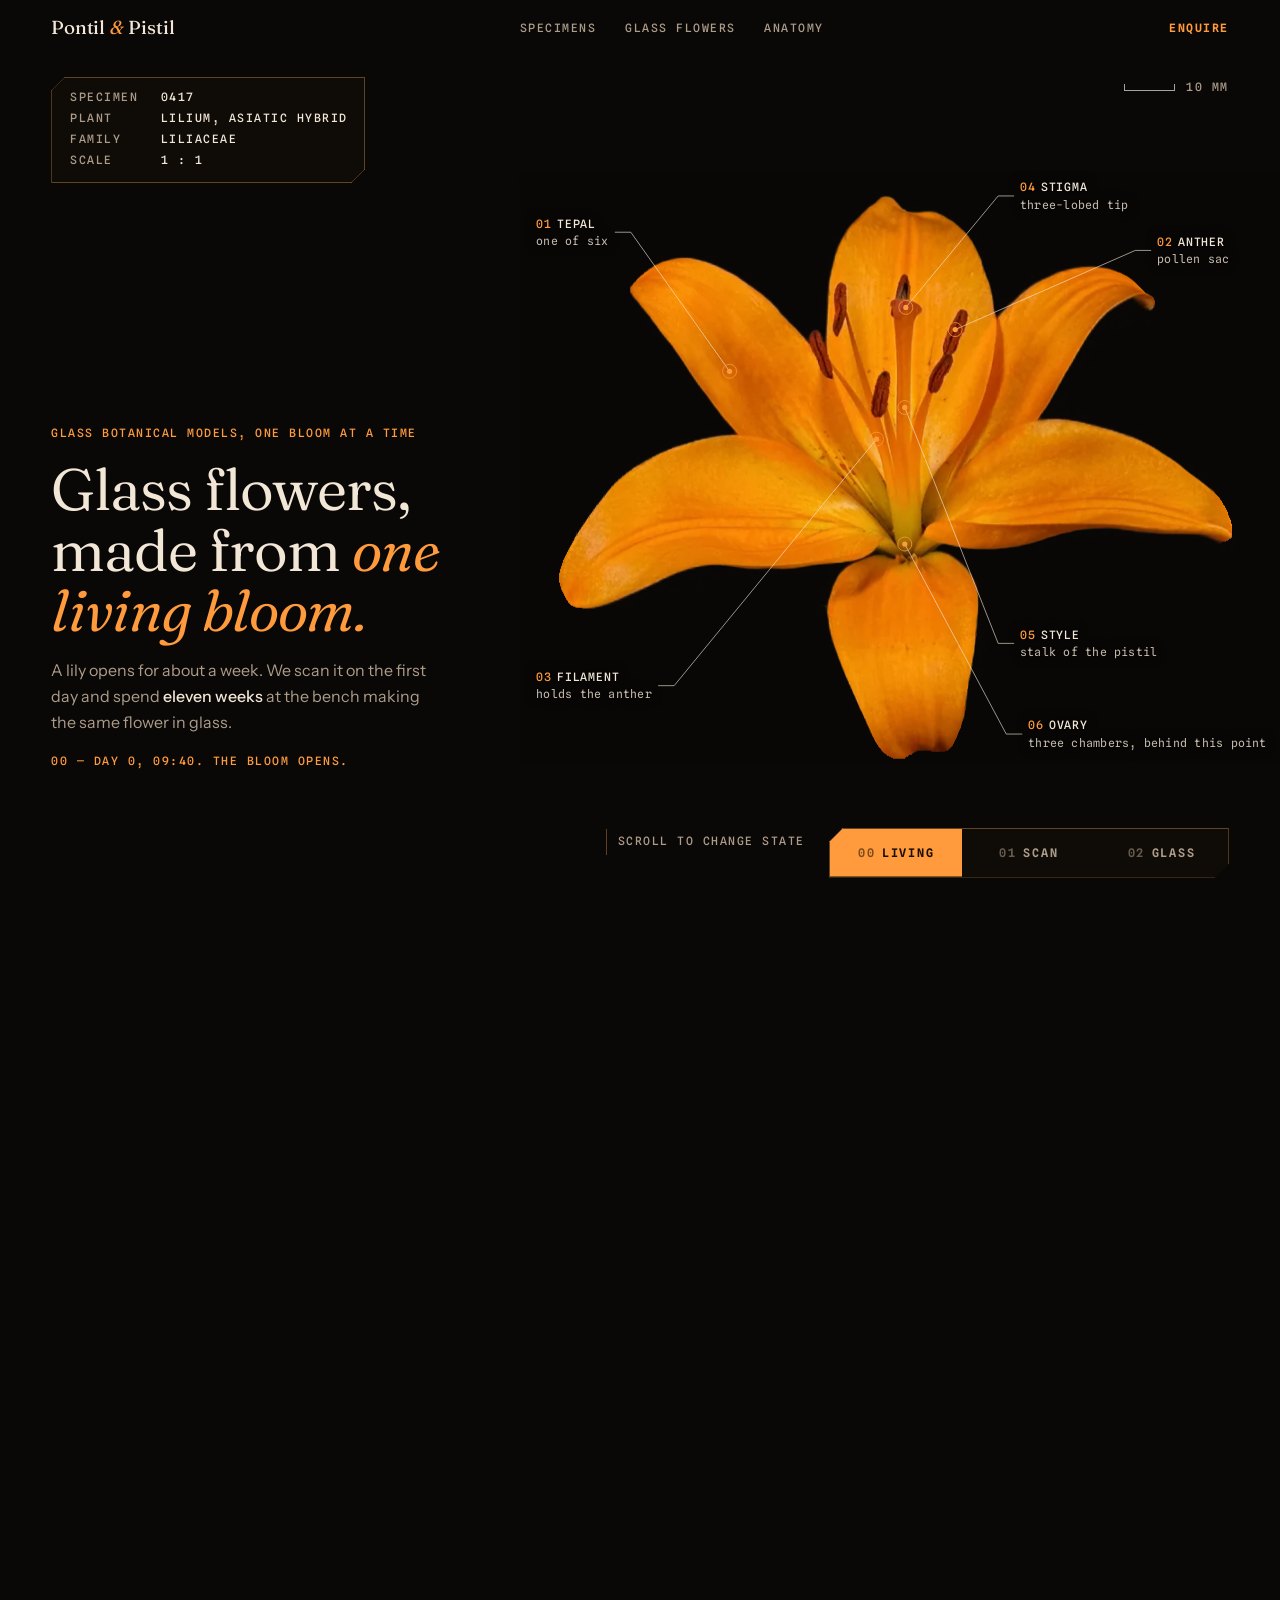
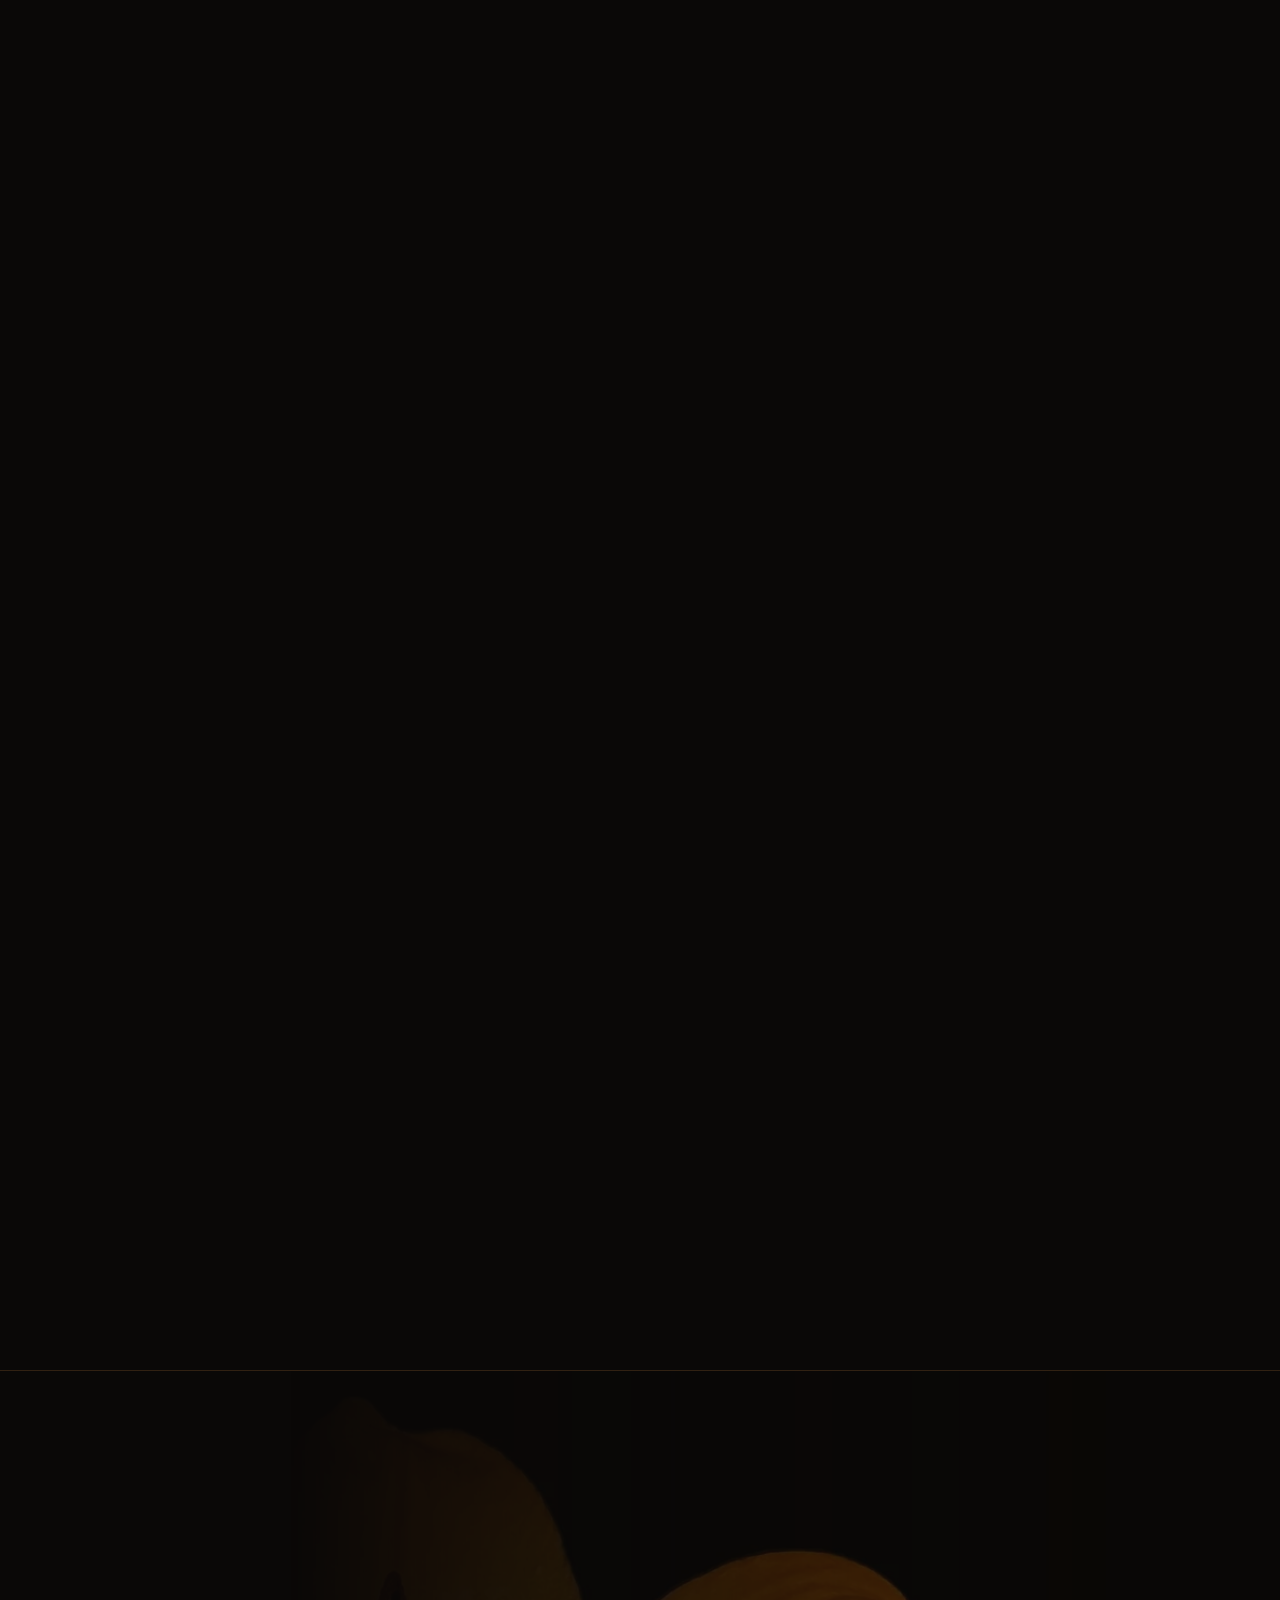
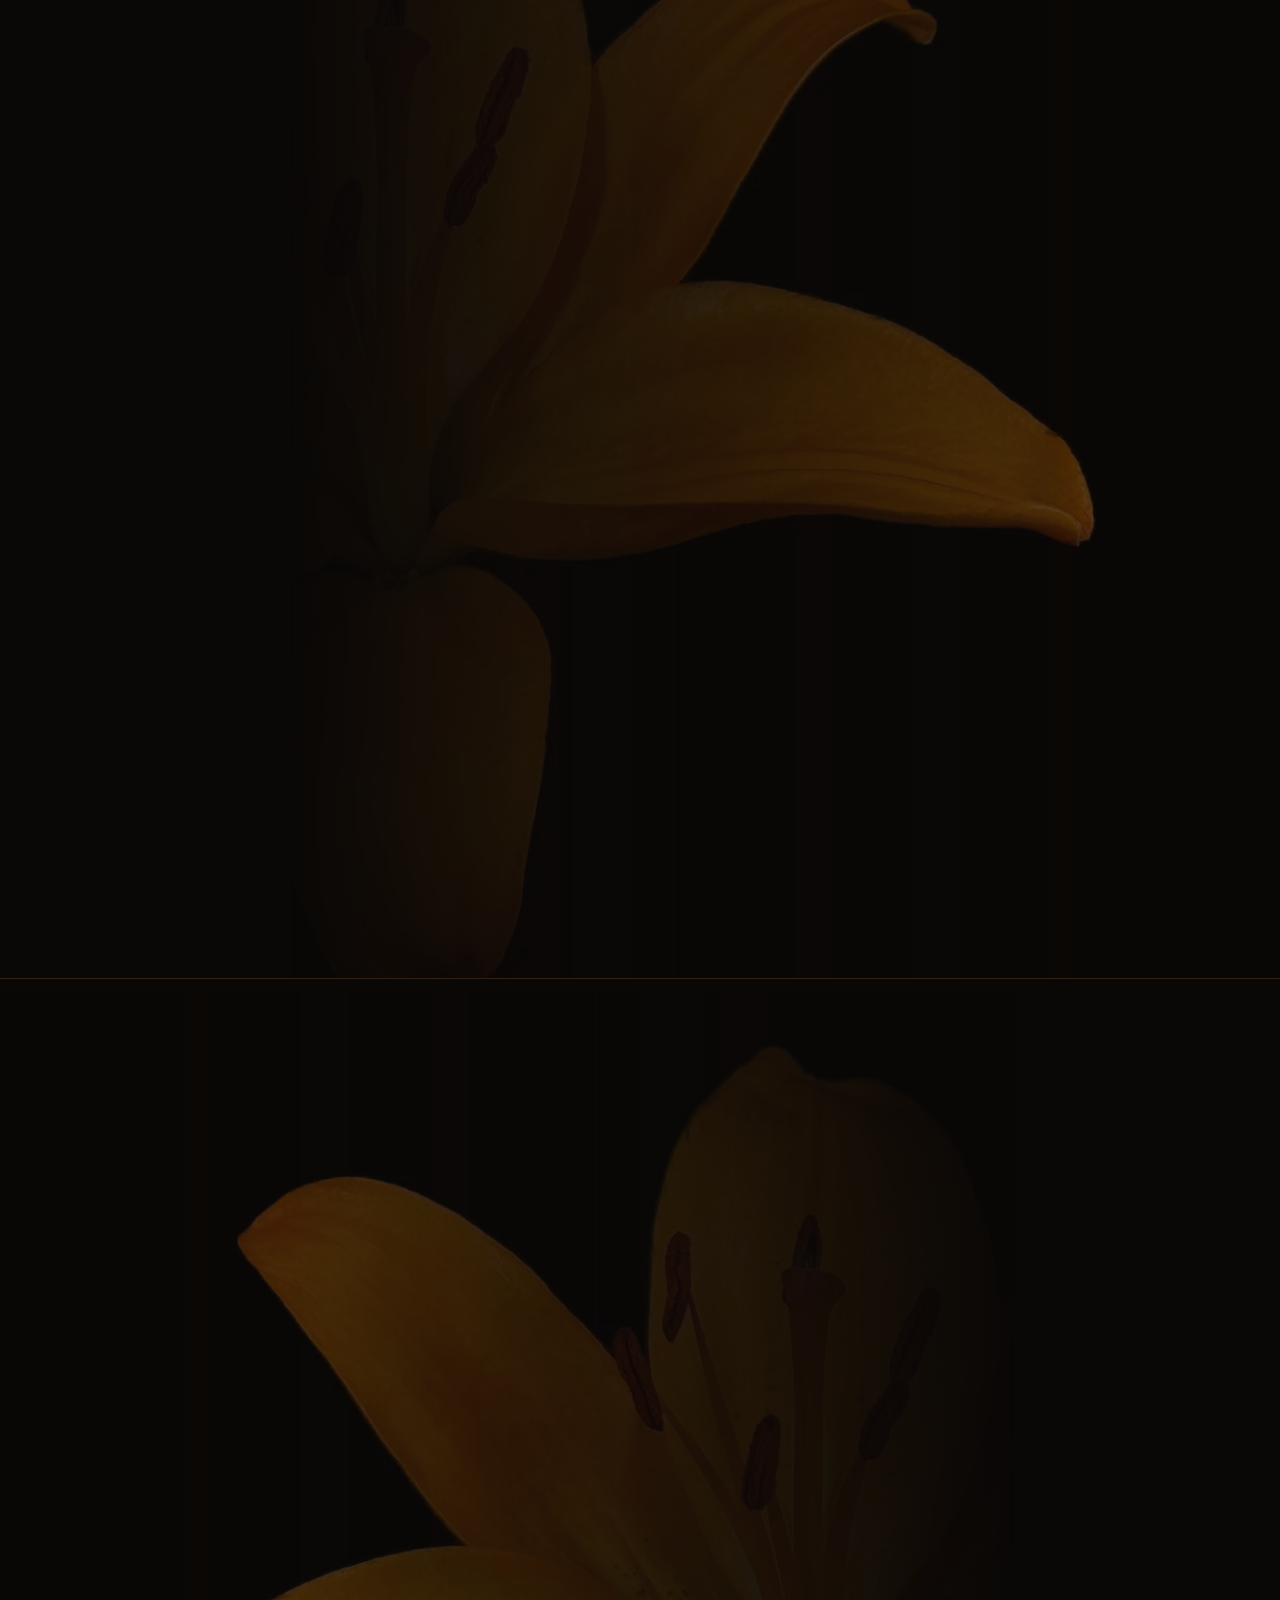
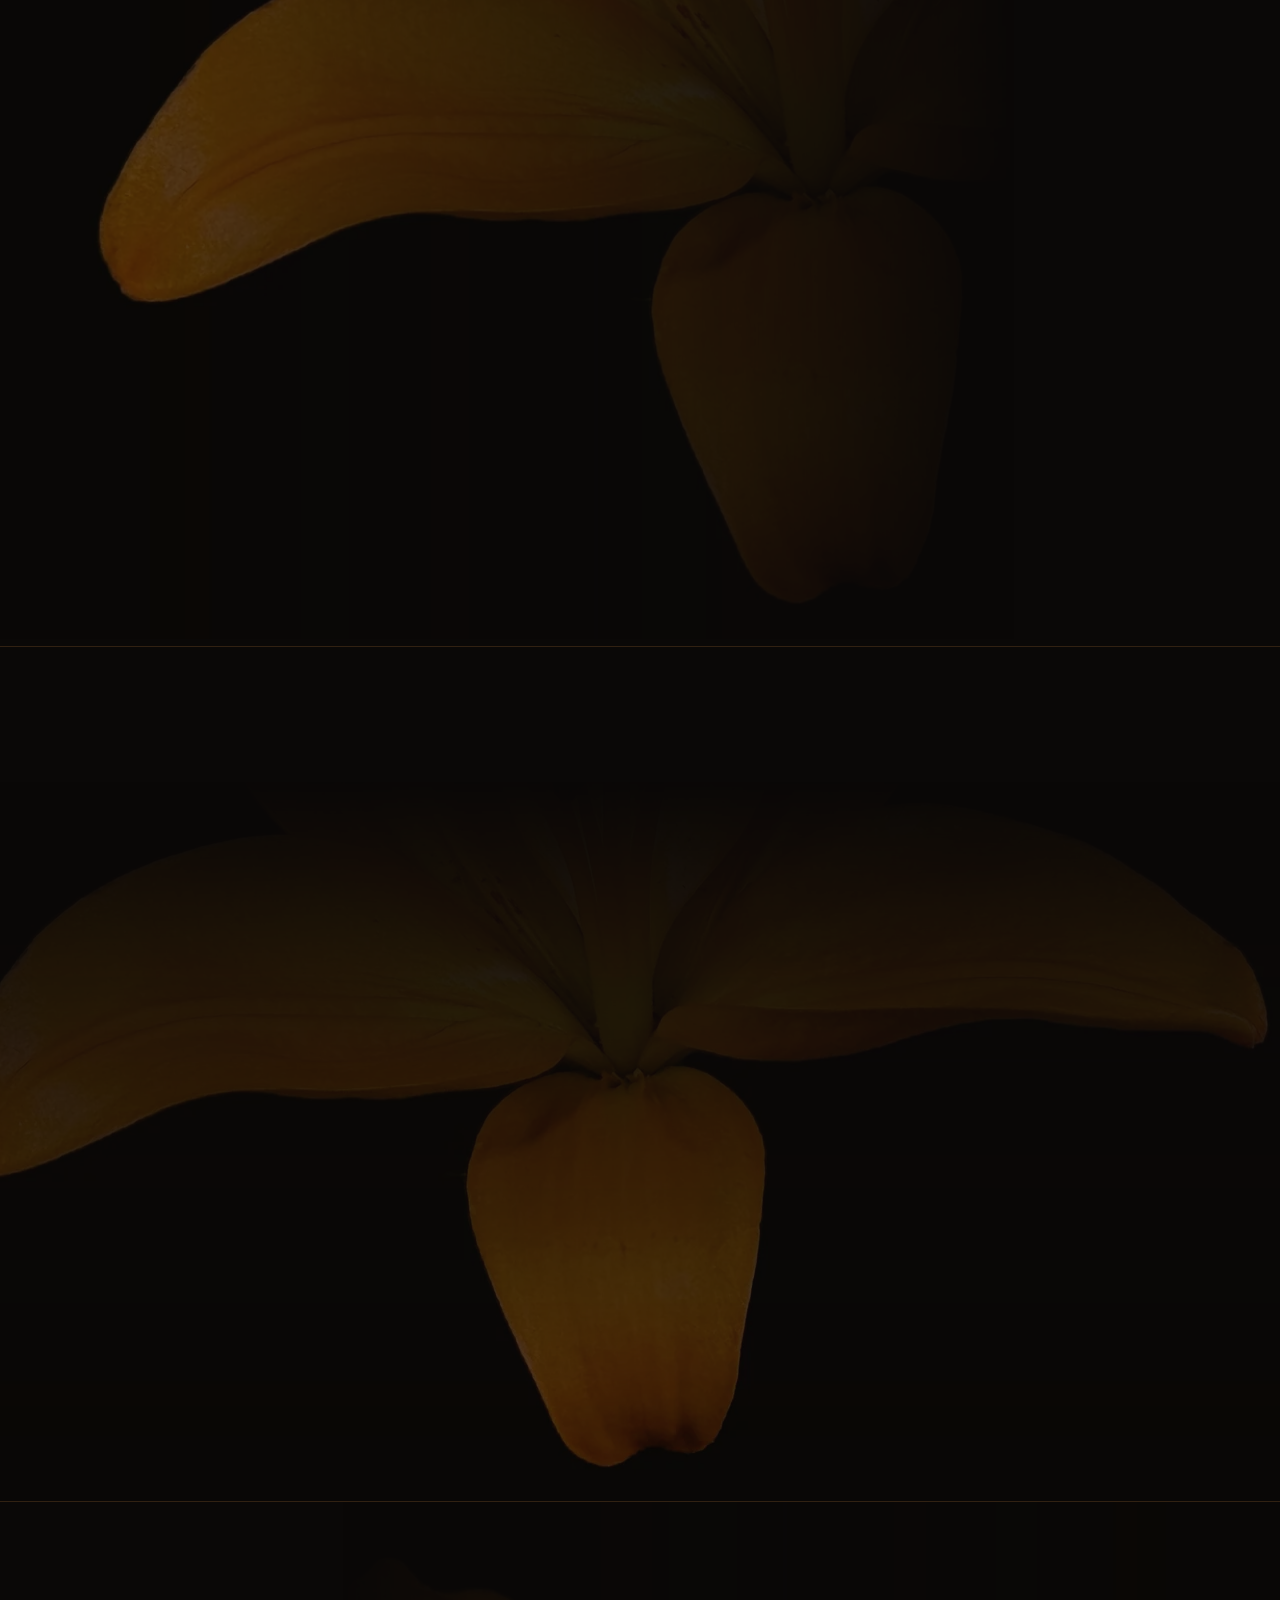
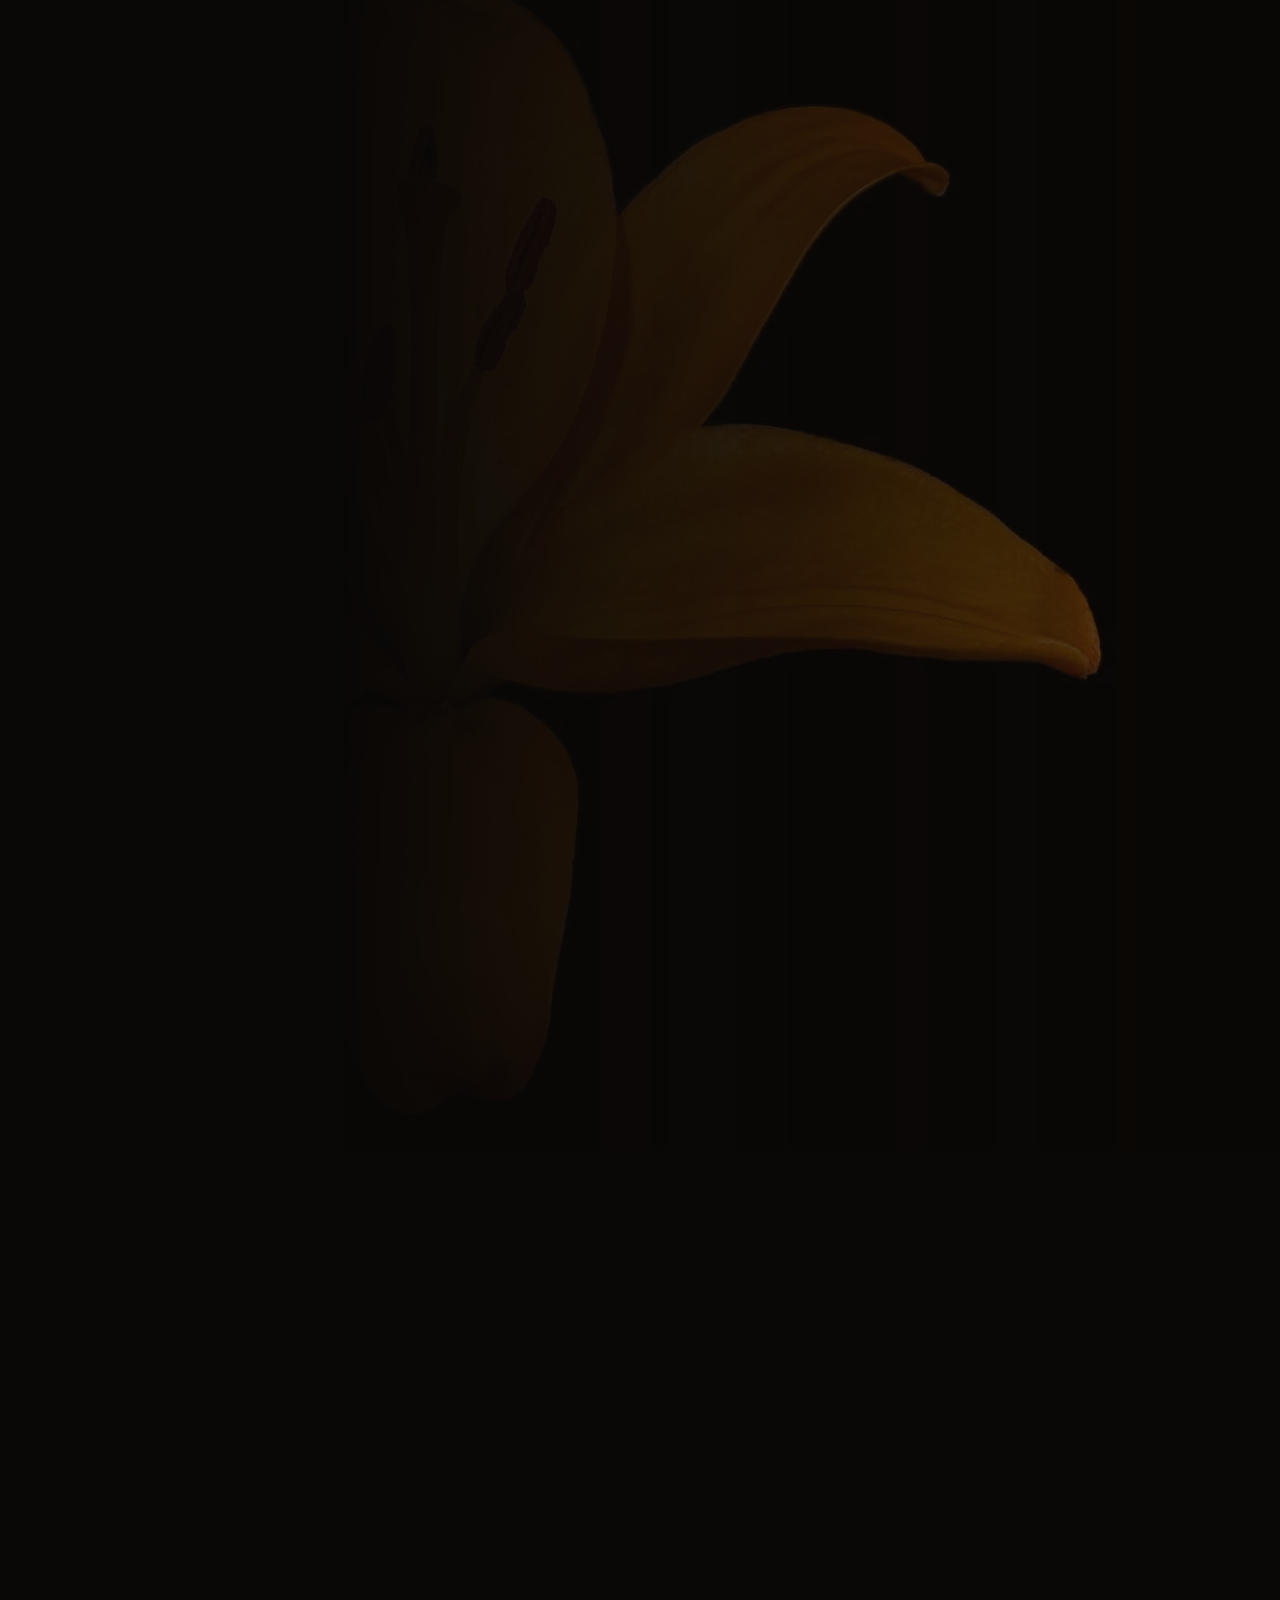
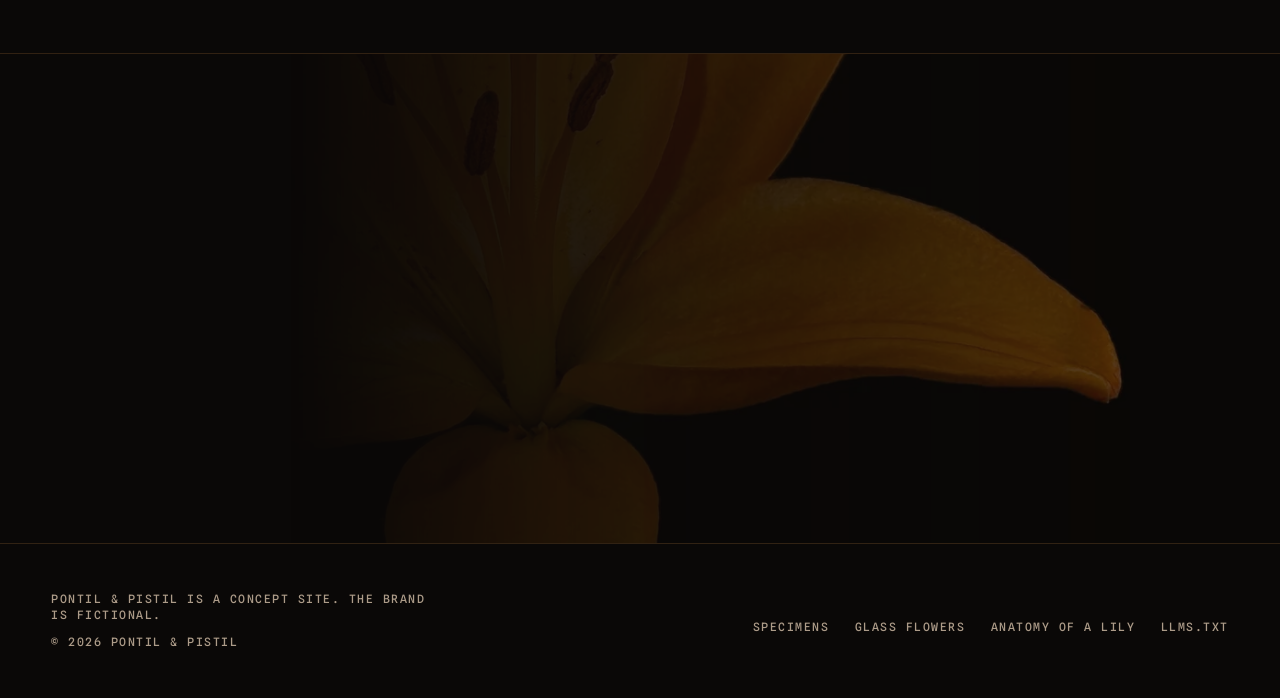
==== docs/index.html @ ae12e2b3 "Serve the site from docs/ on its own address The site files move to docs/ so the build tools and not" ====
<!doctype html>
<html lang="en-GB" data-page="home" data-world="living">
<head>
<meta charset="utf-8">
<meta http-equiv="Content-Security-Policy" content="default-src 'self'; script-src 'self' 'sha256-DamCoPgB/VkDCPsu0R6X4sJsz1c66vGlUGBXLu04Yxg=' 'sha256-WRZoAPq4CM4bCQAe+xQpWDgGHwjKjyDGkdakKUSgPaE='; style-src 'self'; img-src 'self' data:; font-src 'self'; connect-src 'self'; object-src 'none'; base-uri 'self'; form-action 'self'">
<meta name="referrer" content="strict-origin-when-cross-origin">
<meta name="viewport" content="width=device-width, initial-scale=1, viewport-fit=cover">
<title>Glass botanical models from living flowers | Pontil &amp; Pistil</title>
<meta name="description" content="Pontil &amp; Pistil makes scientifically exact glass flowers, each cast from a scan of one living bloom. See one lily as the flower, the scan and the glass.">
<link rel="canonical" href="https://sengchun75-stack.github.io/pontil-pistil/">
<meta name="robots" content="index, follow, max-image-preview:large">
<meta property="og:type" content="website">
<meta property="og:site_name" content="Pontil &amp; Pistil">
<meta property="og:title" content="Glass botanical models from living flowers">
<meta property="og:description" content="Scientifically exact glass flowers, each cast from a scan of one living bloom. One lily, shown as the flower, the scan and the glass.">
<meta property="og:url" content="https://sengchun75-stack.github.io/pontil-pistil/">
<meta property="og:image" content="https://sengchun75-stack.github.io/pontil-pistil/img/og.jpg">
<meta property="og:image:width" content="1200">
<meta property="og:image:height" content="630">
<meta property="og:image:alt" content="An orange lily on black, its anthers and stigma picked out by hairline callouts.">
<meta property="og:locale" content="en_GB">
<meta name="twitter:card" content="summary_large_image">
<meta name="twitter:title" content="Glass botanical models from living flowers">
<meta name="twitter:description" content="Scientifically exact glass flowers, each cast from a scan of one living bloom.">
<meta name="twitter:image" content="https://sengchun75-stack.github.io/pontil-pistil/img/og.jpg">
<meta name="theme-color" content="#0a0807">
<link rel="icon" href="img/favicon.svg" type="image/svg+xml">
<link rel="apple-touch-icon" href="img/apple-touch-icon.png">
<link rel="preload" href="fonts/fraunces-latin-wght-normal.woff2" as="font" type="font/woff2" crossorigin>
<link rel="preload" href="fonts/instrument-sans-latin-wght-normal.woff2" as="font" type="font/woff2" crossorigin>
<link rel="preload" href="fonts/fraunces-latin-wght-italic.woff2" as="font" type="font/woff2" crossorigin>
<link rel="preload" href="fonts/spline-sans-mono-latin-wght-normal.woff2" as="font" type="font/woff2" crossorigin>
<link rel="preload" as="image" href="img/lily-900.webp" imagesrcset="img/lily-900.webp 900w, img/lily-1600.webp 1600w" imagesizes="(min-width: 900px) 66vw, 108vw" fetchpriority="high">
<link rel="stylesheet" href="css/style.css">
<script>document.documentElement.className += ' js';</script>
<script type="application/ld+json">
{
  "@context": "https://schema.org",
  "@graph": [
    {
      "@type": "WebSite",
      "@id": "https://sengchun75-stack.github.io/pontil-pistil/#website",
      "url": "https://sengchun75-stack.github.io/pontil-pistil/",
      "name": "Pontil & Pistil",
      "inLanguage": "en-GB",
      "publisher": { "@id": "https://sengchun75-stack.github.io/pontil-pistil/#org" }
    },
    {
      "@type": "Organization",
      "@id": "https://sengchun75-stack.github.io/pontil-pistil/#org",
      "name": "Pontil & Pistil",
      "url": "https://sengchun75-stack.github.io/pontil-pistil/",
      "logo": "https://sengchun75-stack.github.io/pontil-pistil/img/logo-512.png"
    },
    {
      "@type": "WebPage",
      "@id": "https://sengchun75-stack.github.io/pontil-pistil/#webpage",
      "url": "https://sengchun75-stack.github.io/pontil-pistil/",
      "name": "Glass botanical models from living flowers",
      "description": "Scientifically exact glass flowers, each cast from a scan of one living bloom.",
      "isPartOf": { "@id": "https://sengchun75-stack.github.io/pontil-pistil/#website" },
      "breadcrumb": { "@id": "https://sengchun75-stack.github.io/pontil-pistil/#crumbs" },
      "primaryImageOfPage": { "@type": "ImageObject", "url": "https://sengchun75-stack.github.io/pontil-pistil/img/og.jpg", "width": 1200, "height": 630 },
      "datePublished": "2026-10-26",
      "dateModified": "2026-10-26",
      "inLanguage": "en-GB"
    },
    {
      "@type": "BreadcrumbList",
      "@id": "https://sengchun75-stack.github.io/pontil-pistil/#crumbs",
      "itemListElement": [
        { "@type": "ListItem", "position": 1, "name": "Pontil & Pistil", "item": "https://sengchun75-stack.github.io/pontil-pistil/" }
      ]
    },
    {
      "@type": "FAQPage",
      "@id": "https://sengchun75-stack.github.io/pontil-pistil/#faq",
      "mainEntity": [
        {
          "@type": "Question",
          "name": "What are glass flowers?",
          "acceptedAnswer": { "@type": "Answer", "text": "Glass flowers are life-size botanical models flame-worked from glass, wire and enamel so that every part of a plant can be studied after the real one has wilted. The best known are the 847 life-size models and about 3,000 detail models that Leopold and Rudolf Blaschka made for Harvard between 1887 and 1936." }
        },
        {
          "@type": "Question",
          "name": "How do you make a glass flower from a living one?",
          "acceptedAnswer": { "@type": "Answer", "text": "We cut one bloom as it opens, photograph it from fixed angles within hours, and extract a depth map. A botanist checks the file against published descriptions. A glassworker then builds each tepal, filament and anther at the flame over about eleven weeks, working from the scan rather than from a drawing." }
        },
        {
          "@type": "Question",
          "name": "Why scan the flower instead of copying a drawing?",
          "acceptedAnswer": { "@type": "Answer", "text": "A drawing records what someone chose to see. A scan records the actual proportions of one bloom, including the asymmetry no two flowers share. We keep the file as the reference for the whole build, because the living flower is gone within days and the glass is checked against it for years." }
        },
        {
          "@type": "Question",
          "name": "How long does a commission take?",
          "acceptedAnswer": { "@type": "Answer", "text": "Eleven weeks from the day the bloom is scanned, for a lily. The start date is set by the plant, not by us: a peony or a magnolia flowers once a year, so a commission for either begins when the buds open. We quote each model individually and publish no price list." }
        },
        {
          "@type": "Question",
          "name": "Are the models scientifically accurate?",
          "acceptedAnswer": { "@type": "Answer", "text": "Each model is counted against the species description before any glass is worked: six tepals, six stamens and one three-chambered ovary for a lily. A botanist signs the reference sheet first. Colour is matched to the scanned bloom, and variation within a species is recorded rather than averaged away." }
        }
      ]
    }
  ]
}
</script>
</head>
<body>
<a class="skip" href="#main">Skip to content</a>

<header class="top">
  <a class="brand" href="./" aria-label="Pontil &amp; Pistil, home">Pontil <i>&amp;</i> Pistil</a>
  <nav class="nav" aria-label="Primary">
    <a href="specimens.html">Specimens</a>
    <a href="glass-flowers.html">Glass flowers</a>
    <a href="anatomy-of-a-lily.html">Anatomy</a>
  </nav>
  <a class="enquire" href="mailto:studio@pontilandpistil.example?subject=Commission%20enquiry">Enquire</a>
  <details class="menu">
    <summary>Menu</summary>
    <nav aria-label="Primary, compact">
      <a href="specimens.html">Specimens</a>
      <a href="glass-flowers.html">Glass flowers</a>
      <a href="anatomy-of-a-lily.html">Anatomy of a lily</a>
    </nav>
  </details>
</header>

<main id="main">
  <section class="hero" id="stage" aria-labelledby="h1" data-hero>
    <div class="pin">
      <dl class="tag frame mono" aria-label="Specimen record">
        <div><dt>Specimen</dt><dd>0417</dd></div>
        <div><dt>Plant</dt><dd>Lilium, Asiatic hybrid</dd></div>
        <div><dt>Family</dt><dd>Liliaceae</dd></div>
        <div><dt>Scale</dt><dd>1 : 1</dd></div>
      </dl>
      <div class="scale-rule mono" aria-hidden="true"><i></i>10 mm</div>

      <figure class="specimen" data-stage>
        <img class="specimen__poster" src="img/lily-900.webp" srcset="img/lily-900.webp 900w, img/lily-1600.webp 1600w" sizes="(min-width: 900px) 66vw, 108vw" width="1600" height="1200" fetchpriority="high" decoding="async" alt="An orange Asiatic lily seen from the front against black: six curved tepals, six rust-brown anthers on thin filaments, and a single pistil rising from the throat.">
        <canvas class="specimen__canvas" aria-hidden="true"></canvas>
        <svg class="leaders" aria-hidden="true" focusable="false"></svg>
        <ol class="callouts" aria-label="Parts of the flower, numbered to the legend below">
          <li class="callout" data-u="0.27" data-v="0.34"><span class="n">01</span>Tepal<span class="sub">one of six</span></li>
          <li class="callout" data-u="0.488" data-v="0.237"><span class="n">04</span>Stigma<span class="sub">three-lobed tip</span></li>
          <li class="callout" data-u="0.549" data-v="0.272"><span class="n">02</span>Anther<span class="sub">pollen sac</span></li>
          <li class="callout" data-u="0.452" data-v="0.452"><span class="n">03</span>Filament<span class="sub">holds the anther</span></li>
          <li class="callout" data-u="0.487" data-v="0.40"><span class="n">05</span>Style<span class="sub">stalk of the pistil</span></li>
          <li class="callout" data-u="0.487" data-v="0.625"><span class="n">06</span>Ovary<span class="sub">three chambers, behind this point</span></li>
        </ol>
      </figure>

      <div class="hero__copy">
        <p class="eyebrow">Glass botanical models<span class="more-eyebrow">, one bloom at a time</span></p>
        <h1 id="h1">Glass flowers, made from <em>one living bloom.</em></h1>
        <p class="lede">A lily opens for about a week. We scan it on the first day and spend <b>eleven weeks</b> at the bench making the same flower in glass.</p>
        <p class="state-line mono" id="state-line"><span>00 &mdash; Day 0, 09:40. The bloom opens.</span></p>
      </div>

      <p class="cue mono" aria-hidden="true">Scroll to change state</p>
      <button class="tilt-btn" type="button" id="tilt-btn">Enable tilt</button>

      <fieldset class="switch" id="switch">
        <legend>State of the specimen</legend>
        <div class="switch__row frame">
          <label><input type="radio" name="state" value="living" checked><span data-n="00">Living</span></label>
          <label><input type="radio" name="state" value="scan"><span data-n="01">Scan</span></label>
          <label><input type="radio" name="state" value="glass"><span data-n="02">Glass</span></label>
        </div>
      </fieldset>
    </div>
  </section>

  <section class="sec" id="anatomy" aria-labelledby="h-anatomy">
    <div class="bg-lily bg-lily--a" aria-hidden="true"></div>
    <div class="wrap">
      <div class="sec__head" data-reveal>
        <div>
          <p class="eyebrow">Specimen 0417, named</p>
          <h2 id="h-anatomy">Six parts of one flower, named</h2>
        </div>
        <p>The numbers match the callouts above. A lily is a good first specimen because it is exact about its own structure: the counts never change from bloom to bloom, only the proportions do. The <a href="anatomy-of-a-lily.html">full anatomy page</a> goes further.</p>
      </div>
      <ol class="legend" data-reveal>
        <li><span class="n mono">01</span><h3>Tepal</h3><p>A lily has no separate petals and sepals. It has <b>six tepals</b>, three outer and three inner, that look almost alike. In glass each is pulled from a single gather and curved by hand.</p></li>
        <li><span class="n mono">02</span><h3>Anther</h3><p>The pollen sac, fixed to its filament at the middle so it swings freely. <b>Six anthers</b>, rust-brown here, and the pollen stains cloth. Ours are rolled from enamel on a mandrel and left slightly off true, as the real ones are.</p></li>
        <li><span class="n mono">03</span><h3>Filament</h3><p>The thread that carries an anther into the throat of the flower. Each is a drawn glass rod, finer than a pencil lead, and the thinnest part of the model to survive a shipment.</p></li>
        <li><span class="n mono">04</span><h3>Stigma</h3><p>The receptive tip of the pistil, <b>three-lobed</b> in a lily and sticky when ripe. It is the last part we fire, because the enamel on it has to stay glossy.</p></li>
        <li><span class="n mono">05</span><h3>Style</h3><p>The stalk between stigma and ovary. Pollen tubes grow down through it to reach the ovules. In the model it is also the spine the whole centre is built along.</p></li>
        <li><span class="n mono">06</span><h3>Ovary</h3><p>A superior ovary of <b>three fused chambers</b>. It ripens into a capsule that splits along three seams. It sits behind the throat, out of sight from the front, so the callout points at where it is, not at what you can see.</p></li>
      </ol>
    </div>
  </section>

  <section class="sec" id="bench" aria-labelledby="h-bench">
    <div class="bg-lily bg-lily--b" aria-hidden="true"></div>
    <div class="wrap">
      <div class="sec__head sec__head--flip" data-reveal>
        <div>
          <p class="eyebrow">Eleven weeks</p>
          <h2 id="h-bench">From the day the bloom opens to the day the glass is boxed</h2>
        </div>
        <p>The flower is the specimen for about a week. After that, the scan is the specimen. Everything at the bench is checked against the file, and the file is checked against the herbarium sheet.</p>
      </div>
      <ol class="bench" data-reveal>
        <li><time class="mono" datetime="P0D">Day 0, 09:40</time><h3>Cut at anthesis</h3><p>We cut the stem as the flower opens, when the anatomy is at its most open and most exact.</p></li>
        <li><time class="mono" datetime="P0D">Day 0, 14:10</time><h3>Scanned</h3><p>212 photographs from fixed angles and one depth pass. After this the file is the reference.</p></li>
        <li><time class="mono" datetime="P3D">Day 3</time><h3>Checked</h3><p>A botanist counts every part against the published description and the nearest herbarium sheet, and signs.</p></li>
        <li><time class="mono" datetime="P2W">Weeks 2&ndash;9</time><h3>At the flame</h3><p>Tepals are pulled and curved, filaments drawn, anthers rolled. Each tepal takes three to five passes through the flame.</p></li>
        <li><time class="mono" datetime="P11W">Week 11</time><h3>Fired and boxed</h3><p>Enamels are fused, then the model is annealed for 14 hours so it does not crack on a cold morning.</p></li>
      </ol>
      <figure class="states" data-reveal>
        <div class="states__row">
          <div><img src="img/state-living.webp" width="720" height="540" loading="lazy" decoding="async" alt="The living lily on black, as photographed on the day it opened."><p class="mono">Day 0, 09:40 &middot; living</p></div>
          <div><img src="img/state-scan.webp" width="720" height="540" loading="lazy" decoding="async" alt="The same lily as a point cloud of cyan-green dots built from its depth map, over a measurement grid."><p class="mono">Day 0, 14:10 &middot; scan</p></div>
          <div><img src="img/state-glass.webp" width="720" height="540" loading="lazy" decoding="async" alt="The same lily rendered as pale, mostly clear glass with rust-red enamel anthers, a light rim, and ruled lines behind it, lit from behind."><p class="mono">Week 11 &middot; glass</p></div>
        </div>
        <figcaption class="mute">One bloom, three moments, drawn by the same renderer from the same photograph and depth map.</figcaption>
      </figure>
    </div>
  </section>

  <section class="sec" id="cabinet" aria-labelledby="h-cabinet">
    <div class="bg-lily bg-lily--c" aria-hidden="true"></div>
    <div class="wrap">
      <div class="sec__head" data-reveal>
        <div>
          <p class="eyebrow">The cabinet</p>
          <h2 id="h-cabinet">Four of eight models in progress</h2>
        </div>
        <p>Each plant sets its own start date. A hellebore waits for midwinter and a water lily for a warm June, so the cabinet fills in the order the plants flower, not the order we would choose.</p>
      </div>
      <div class="table-frame frame" data-reveal>
        <table>
          <caption>Glass models in progress, by specimen number</caption>
          <thead><tr><th scope="col">No.</th><th scope="col">Plant</th><th scope="col">Family</th><th scope="col">Flowers</th><th scope="col" class="num">Bench weeks</th></tr></thead>
          <tbody>
            <tr><th scope="row">0417</th><td class="latin">Lilium, Asiatic hybrid</td><td>Liliaceae</td><td>June&ndash;July</td><td class="num">11</td></tr>
            <tr><th scope="row">0391</th><td class="latin">Paeonia lactiflora</td><td>Paeoniaceae</td><td>May&ndash;June</td><td class="num">16</td></tr>
            <tr><th scope="row">0338</th><td class="latin">Passiflora caerulea</td><td>Passifloraceae</td><td>July&ndash;September</td><td class="num">22</td></tr>
            <tr><th scope="row">0287</th><td class="latin">Helleborus niger</td><td>Ranunculaceae</td><td>December&ndash;March</td><td class="num">10</td></tr>
          </tbody>
        </table>
      </div>
      <p class="after-table" data-reveal><a href="specimens.html">All eight specimens, with the reason each was chosen</a></p>
    </div>
  </section>

  <section class="sec" id="questions" aria-labelledby="h-questions">
    <div class="bg-lily bg-lily--d" aria-hidden="true"></div>
    <div class="wrap">
      <div class="sec__head" data-reveal>
        <div>
          <p class="eyebrow">Questions we are asked</p>
          <h2 id="h-questions">Plain answers about glass flowers</h2>
        </div>
        <p>The short answer comes first. The longer one follows it.</p>
      </div>
      <div class="qa">
        <article data-reveal>
          <h3>What are glass flowers?</h3>
          <div>
            <p><b>Glass flowers are life-size botanical models flame-worked from glass, wire and enamel so that every part of a plant can be studied after the real one has wilted. The best known are the 847 life-size models and about 3,000 detail models that Leopold and Rudolf Blaschka made for Harvard between 1887 and 1936.</b></p>
            <p class="more">Sources disagree on totals by a few hundred, depending on whether the detail models are counted. <a href="glass-flowers.html">The history page</a> sets out which figures come from where.</p>
          </div>
        </article>
        <article data-reveal>
          <h3>How do you make a glass flower from a living one?</h3>
          <div>
            <p><b>We cut one bloom as it opens, photograph it from fixed angles within hours, and extract a depth map. A botanist checks the file against published descriptions. A glassworker then builds each tepal, filament and anther at the flame over about eleven weeks, working from the scan rather than from a drawing.</b></p>
            <p class="more">The bench stage is the same craft the Blaschkas used: glass softened in a flame and shaped by hand, with wire inside the thin parts and enamel for colour.</p>
          </div>
        </article>
        <article data-reveal>
          <h3>Why scan the flower instead of copying a drawing?</h3>
          <div>
            <p><b>A drawing records what someone chose to see. A scan records the actual proportions of one bloom, including the asymmetry no two flowers share. We keep the file as the reference for the whole build, because the living flower is gone within days and the glass is checked against it for years.</b></p>
            <p class="more">It also means the model is of a particular flower, not a typical one. That is the point of the &ldquo;scan&rdquo; state above: it is the same bloom, held still.</p>
          </div>
        </article>
        <article data-reveal>
          <h3>How long does a commission take?</h3>
          <div>
            <p><b>Eleven weeks from the day the bloom is scanned, for a lily. The start date is set by the plant, not by us: a peony or a magnolia flowers once a year, so a commission for either begins when the buds open. We quote each model individually and publish no price list.</b></p>
            <p class="more">Larger and more complex flowers take longer. The passion flower in the cabinet is booked for 22 weeks because of its corona.</p>
          </div>
        </article>
        <article data-reveal>
          <h3>Are the models scientifically accurate?</h3>
          <div>
            <p><b>Each model is counted against the species description before any glass is worked: six tepals, six stamens and one three-chambered ovary for a lily. A botanist signs the reference sheet first. Colour is matched to the scanned bloom, and variation within a species is recorded rather than averaged away.</b></p>
            <p class="more">Accuracy here means the counts, the arrangement and the proportions. It does not mean the glass can show what the living flower does, such as scent, movement or the way pollen sheds.</p>
          </div>
        </article>
      </div>
    </div>
  </section>

  <section class="sec" id="enquire" aria-labelledby="h-enquire">
    <div class="bg-lily bg-lily--e" aria-hidden="true"></div>
    <div class="wrap enq">
      <div data-reveal>
        <p class="eyebrow">Commission a model</p>
        <h2 id="h-enquire">Tell us the plant and the month it flowers</h2>
      </div>
      <div class="frame" data-reveal>
        <p>Send a species, or a plant from your own garden, and the season you can supply it. If it is not on our list we will say so and suggest the closest flower we can do well. Enquiries are answered by a person, usually within two working days.</p>
        <a class="btn" href="mailto:studio@pontilandpistil.example?subject=Commission%20enquiry">Write to the studio</a>
      </div>
    </div>
  </section>
</main>

<footer class="foot">
  <div class="wrap">
    <div>
      <p class="mono concept">Pontil &amp; Pistil is a concept site. The brand is fictional.</p>
      <p class="mono tight">&copy; 2026 Pontil &amp; Pistil</p>
    </div>
    <nav class="mono" aria-label="Footer">
      <a href="specimens.html">Specimens</a>
      <a href="glass-flowers.html">Glass flowers</a>
      <a href="anatomy-of-a-lily.html">Anatomy of a lily</a>
      <a href="llms.txt">llms.txt</a>
    </nav>
  </div>
</footer>

<script src="js/relief.js" defer></script>
<script src="js/main.js" defer></script>
</body>
</html>
---- docs/css/style.css ----
/* Pontil & Pistil */

@font-face { font-family: 'Fraunces'; src: url('../fonts/fraunces-latin-wght-normal.woff2') format('woff2'); font-weight: 100 900; font-style: normal; font-display: swap; }
@font-face { font-family: 'Fraunces'; src: url('../fonts/fraunces-latin-wght-italic.woff2') format('woff2'); font-weight: 100 900; font-style: italic; font-display: swap; }
@font-face { font-family: 'Instrument Sans'; src: url('../fonts/instrument-sans-latin-wght-normal.woff2') format('woff2'); font-weight: 400 700; font-style: normal; font-display: swap; }
@font-face { font-family: 'Spline Sans Mono'; src: url('../fonts/spline-sans-mono-latin-wght-normal.woff2') format('woff2'); font-weight: 300 700; font-style: normal; font-display: swap; }

/* Three worlds, one specimen. Each is a full palette, not a tint. */
:root,
:root[data-world="living"] {
  --bg: #0a0807;
  --bg-raise: #120e0b;
  --ink: #f2e7d7;
  --mute: #ad9c89;
  --line: rgba(255, 170, 84, .34);
  --line-soft: rgba(255, 170, 84, .16);
  --accent: #ff9b3d;
  --accent-ink: #1a0d02;
  --scan: #ffb25e;
  color-scheme: dark;
}
:root[data-world="scan"] {
  --bg: #071a3d;
  --bg-raise: #0b2250;
  --ink: #e8f1ff;
  --mute: #a3b8da;
  --line: rgba(166, 208, 255, .38);
  --line-soft: rgba(166, 208, 255, .17);
  --accent: #6ff2d0;
  --accent-ink: #032019;
  --scan: #7cf5da;
}
:root[data-world="glass"] {
  --bg: #07191c;
  --bg-raise: #0b2226;
  --ink: #e4f4f2;
  --mute: #9bbab7;
  --line: rgba(142, 232, 242, .36);
  --line-soft: rgba(142, 232, 242, .16);
  --accent: #8ee8f2;
  --accent-ink: #02161a;
  --scan: #8ee8f2;
}

:root {
  --display: 'Fraunces', 'Iowan Old Style', 'Palatino Linotype', Georgia, serif;
  --sans: 'Instrument Sans', 'Segoe UI', system-ui, sans-serif;
  --mono: 'Spline Sans Mono', ui-monospace, 'Cascadia Mono', Consolas, monospace;
  --gut: clamp(1.1rem, 4.2vw, 3.2rem);
  --head: 3.6rem;
  --cut: 14px;
}

*, *::before, *::after { box-sizing: border-box; }
html { background: var(--bg); color: var(--ink); -webkit-text-size-adjust: 100%; scroll-padding-top: 5rem; }
body {
  margin: 0; min-height: 100vh; background: var(--bg); color: var(--ink);
  font: 400 1.0625rem/1.62 var(--sans); text-rendering: optimizeLegibility;
  transition: background-color .7s ease, color .7s ease;
}
html { transition: background-color .7s ease; }
img, canvas, svg { display: block; max-width: 100%; }
a { color: inherit; text-decoration-color: var(--line); text-underline-offset: .2em; }
a:hover { text-decoration-color: var(--accent); }
:focus-visible { outline: 2px solid var(--accent); outline-offset: 3px; }
::selection { background: var(--accent); color: var(--accent-ink); }

.skip { position: absolute; left: var(--gut); top: -4rem; z-index: 100; background: var(--accent); color: var(--accent-ink); padding: .7rem 1rem; font: 600 .85rem var(--mono); }
.skip:focus { top: .8rem; }

h1, h2, h3 { font-family: var(--display); font-weight: 360; letter-spacing: -.018em; line-height: 1.04; margin: 0; text-wrap: balance; }
h1 { font-size: clamp(2.45rem, 1.1rem + 6.4vw, 6rem); }
h2 { font-size: clamp(1.85rem, 1rem + 3.3vw, 3.5rem); }
h3 { font-size: clamp(1.25rem, 1rem + .9vw, 1.65rem); line-height: 1.2; letter-spacing: -.01em; font-weight: 420; }
em, .latin { font-style: italic; font-family: var(--display); }
p { margin: 0 0 1em; max-width: 62ch; text-wrap: pretty; }

.mono, .eyebrow {
  font: 500 .72rem/1.35 var(--mono); letter-spacing: .13em; text-transform: uppercase;
}
.eyebrow { color: var(--accent); margin: 0 0 1.1rem; max-width: none; }
.mute { color: var(--mute); }

/* ---------------- header ---------------- */
.top {
  position: fixed; inset: 0 0 auto 0; z-index: 40; height: var(--head);
  display: flex; align-items: center; justify-content: space-between; gap: 1rem;
  padding: 0 var(--gut);
  background: linear-gradient(to bottom, var(--bg) 70%, color-mix(in srgb, var(--bg) 0%, transparent));
  border-bottom: 1px solid transparent;
}
.brand { font: 440 1.18rem/1 var(--display); letter-spacing: -.01em; text-decoration: none; white-space: nowrap; }
.brand i { font-style: italic; color: var(--accent); padding: 0 .08em; }
.nav { display: none; gap: 1.8rem; }
.nav a { font: 500 .72rem var(--mono); letter-spacing: .13em; text-transform: uppercase; text-decoration: none; color: var(--mute); padding: .5rem 0; }
.nav a:hover, .nav a[aria-current="page"] { color: var(--ink); }
.nav a[aria-current="page"] { box-shadow: 0 1px 0 var(--accent); }
.top .enquire { font: 600 .72rem var(--mono); letter-spacing: .13em; text-transform: uppercase; text-decoration: none; color: var(--accent); padding: .8rem 0; }

.menu { position: relative; }
.menu summary { list-style: none; cursor: pointer; font: 500 .72rem var(--mono); letter-spacing: .13em; text-transform: uppercase; padding: .85rem 0; color: var(--mute); }
.menu summary::-webkit-details-marker { display: none; }
.menu[open] summary { color: var(--ink); }
.menu nav { position: absolute; right: 0; top: 100%; min-width: 14rem; background: var(--bg-raise); border: 1px solid var(--line); padding: .6rem 1.1rem; display: grid; }
.menu nav a { font: 500 .78rem var(--mono); letter-spacing: .1em; text-transform: uppercase; text-decoration: none; padding: .85rem 0; border-bottom: 1px solid var(--line-soft); }
.menu nav a:last-child { border: 0; }
@media (min-width: 860px) { .nav { display: flex; } .menu { display: none; } }

/* ---------------- cut-corner HUD frame ---------------- */
.frame {
  position: relative;
  background: color-mix(in srgb, var(--bg-raise) 72%, transparent);
  clip-path: polygon(var(--cut) 0, 100% 0, 100% calc(100% - var(--cut)), calc(100% - var(--cut)) 100%, 0 100%, 0 var(--cut));
  box-shadow: inset 0 0 0 1px var(--line);
}
.frame::before, .frame::after { content: ''; position: absolute; width: var(--cut); height: var(--cut); pointer-events: none; }
.frame::before { left: 0; top: 0; background: linear-gradient(to bottom right, var(--bg) calc(50% - .5px), var(--line) calc(50% - .5px) calc(50% + .5px), transparent calc(50% + .5px)); }
.frame::after { right: 0; bottom: 0; background: linear-gradient(to bottom right, transparent calc(50% - .5px), var(--line) calc(50% - .5px) calc(50% + .5px), var(--bg) calc(50% + .5px)); }

/* ---------------- hero ---------------- */
.hero { position: relative; height: 330svh; }
.hero--still { height: auto; }
.pin { position: sticky; top: 0; height: 100svh; min-height: 560px; overflow: hidden; }
.hero--still .pin { position: relative; height: auto; min-height: 0; overflow: visible; padding: calc(var(--head) + 1.5rem) 0 2rem; }

.specimen {
  position: absolute; margin: 0; aspect-ratio: 4 / 3;
  width: 108vw; left: -4vw; top: calc(var(--head) + 1.2rem);
}
.specimen__poster, .specimen__canvas { position: absolute; inset: 0; width: 100%; height: 100%; }
.specimen__poster { object-fit: cover; }
.specimen__canvas { opacity: 0; transition: opacity .5s ease; pointer-events: none; touch-action: pan-y; }
.is-live .specimen__canvas { opacity: 1; }
.is-live .specimen__poster { opacity: 0; transition: opacity .5s .2s ease; }

.leaders { position: absolute; inset: 0; width: 100%; height: 100%; overflow: visible; pointer-events: none; }
.leaders line, .leaders polyline { fill: none; stroke: var(--ink); stroke-opacity: .62; stroke-width: 1; vector-effect: non-scaling-stroke; }
.leaders circle { fill: var(--accent); }
.leaders .ring { fill: none; stroke: var(--accent); stroke-opacity: .75; stroke-width: 1; vector-effect: non-scaling-stroke; }

.callouts { list-style: none; margin: 0; padding: 0; position: absolute; inset: 0; pointer-events: none; }
.callout { position: absolute; left: calc(var(--lx) * 1%); top: calc(var(--ly) * 1%); transform: translate(var(--tx, 0), -50%); font: 500 .64rem/1.3 var(--mono); letter-spacing: .07em; text-transform: uppercase; color: var(--ink); white-space: nowrap; text-shadow: 0 0 3px var(--bg), 0 0 7px var(--bg), 0 0 12px var(--bg); }
.callout .n { color: var(--accent); margin-right: .45em; }
.callout .sub { display: none; color: color-mix(in srgb, var(--ink) 80%, var(--bg)); text-transform: none; letter-spacing: .02em; font-weight: 400; font-size: .72rem; margin-top: .2em; }
.callout[data-side="r"] { --tx: -100%; text-align: right; }

.hero__copy { position: absolute; left: var(--gut); right: var(--gut); top: calc(var(--head) + 1.2rem + 84vw); }
.hero__copy h1 { max-width: 14ch; }
.eyebrow .more-eyebrow { display: none; }
@media (min-width: 560px) { .eyebrow .more-eyebrow { display: inline; } }
.hero__copy h1 em { color: var(--accent); }
.lede { margin: 1.1rem 0 0; color: var(--mute); font-size: 1rem; max-width: 40ch; }
.lede b { color: var(--ink); font-weight: 500; }
.state-line { margin: 1.1rem 0 0; color: var(--accent); max-width: none; min-height: 2.7em; }
.state-line span { display: block; }

.tag { position: absolute; display: none; padding: .8rem 1.1rem .9rem 1.2rem; }
.tag { grid-template-columns: auto auto; gap: .35rem 1.4rem; margin: 0; }
.tag div { display: contents; }
.tag dt { color: var(--mute); }
.tag dd { margin: 0; color: var(--ink); }
.scale-rule { position: absolute; display: none; align-items: center; gap: .7rem; color: var(--mute); }
.scale-rule i { display: block; width: calc(var(--spec, 40rem) * .0638); height: 7px; border: 1px solid var(--ink); border-top: 0; opacity: .7; }

.switch { position: absolute; z-index: 5; left: var(--gut); right: var(--gut); bottom: max(1rem, env(safe-area-inset-bottom)); margin: 0; border: 0; padding: 0; min-width: 0; }
.switch legend { position: absolute; width: 1px; height: 1px; overflow: hidden; clip-path: inset(50%); }
.switch__row { display: grid; grid-template-columns: repeat(3, 1fr); padding: 1px; }
.switch label:first-child { clip-path: polygon(calc(var(--cut) - 1px) 0, 100% 0, 100% 100%, 0 100%, 0 calc(var(--cut) - 1px)); }
.switch label:last-child { clip-path: polygon(0 0, 100% 0, 100% calc(100% - var(--cut) + 1px), calc(100% - var(--cut) + 1px) 100%, 0 100%); }
.switch label { position: relative; display: grid; place-items: center; min-height: 48px; font: 600 .74rem var(--mono); letter-spacing: .15em; text-transform: uppercase; color: var(--mute); cursor: pointer; transition: color .3s; }
.switch input { position: absolute; opacity: 0; inset: 0; cursor: pointer; margin: 0; }
.switch label:has(input:checked) { color: var(--accent-ink); background: var(--accent); }
.switch label:has(input:focus-visible) { outline: 2px solid var(--ink); outline-offset: -4px; }
.switch label span::before { content: attr(data-n); margin-right: .55em; opacity: .55; }
.no-gl .switch { display: none; }

.tilt-btn { position: absolute; z-index: 5; right: var(--gut); bottom: calc(max(1rem, env(safe-area-inset-bottom)) + 54px); display: none; font: 600 .68rem var(--mono); letter-spacing: .13em; text-transform: uppercase; color: var(--ink); background: transparent; border: 1px solid var(--line); padding: .85rem 1rem; min-height: 44px; cursor: pointer; }
.tilt-btn[data-show] { display: block; }

.cue { display: none; position: absolute; left: var(--gut); bottom: calc(max(1rem, env(safe-area-inset-bottom)) + 62px); color: var(--mute); display: flex; align-items: center; gap: .7rem; }
.cue::before { content: ''; width: 1px; height: 1.6rem; background: var(--line); }

/* short portrait phones (iPhone SE class): tighter stack so the copy clears the switch */
@media (max-width: 899px) and (max-height: 720px) and (orientation: portrait) {
  .specimen { width: 88vw; left: 6vw; top: calc(var(--head) + .6rem); }
  .hero__copy { top: calc(var(--head) + .6rem + 66vw + .5rem); }
  .hero__copy .eyebrow { margin-bottom: .5rem; }
  .hero__copy h1 { font-size: clamp(1.85rem, .9rem + 4.4vw, 2.2rem); }
  .hero__copy .lede { font-size: .88rem; line-height: 1.42; margin-top: .55rem; }
  .hero__copy .state-line { margin-top: .55rem; min-height: 0; }
  .cue { display: none; }
}

@media (min-width: 900px) {
  :root { --spec: min(63vw, 114svh); }
  .specimen { width: min(63vw, 114svh); left: auto; right: -3vw; top: 50%; translate: 0 -47%; }
  .callout { font-size: .72rem; }
  .callout .sub { display: block; }
  .hero__copy { left: var(--gut); right: auto; top: auto; bottom: calc(max(1rem, env(safe-area-inset-bottom)) + 6.2rem); width: min(31vw, 30rem); }
  .hero__copy h1 { font-size: clamp(2.6rem, 3.3vw + 1rem, 4.6rem); max-width: 11ch; }
  .switch { left: auto; right: var(--gut); width: 25rem; bottom: max(1.4rem, env(safe-area-inset-bottom)); }
  .tag { display: grid; left: var(--gut); top: calc(var(--head) + 1.2rem); }
  .scale-rule { display: flex; right: var(--gut); top: calc(var(--head) + 1.4rem); }
  .cue { display: flex; left: auto; right: calc(var(--gut) + 26.5rem); bottom: 2.1rem; }
  .tilt-btn { display: none !important; }
}

/* callout slots: percentages of the specimen box. Phone and desktop differ because
   the box itself is cropped differently. */
.callout:nth-child(1) { --lx: 9; --ly: 8; }       /* tepal */
.callout:nth-child(2) { --lx: 52; --ly: 3; }       /* stigma */
.callout:nth-child(3) { --lx: 71; --ly: 12; }      /* anther */
.callout:nth-child(4) { --lx: 6; --ly: 90; }       /* filament */
.callout:nth-child(5) { --lx: 64; --ly: 79; }      /* style */
.callout:nth-child(6) { --lx: 64; --ly: 93; }      /* ovary */
@media (min-width: 900px) {
  .callout:nth-child(1) { --lx: 3; --ly: 11; }
  .callout:nth-child(2) { --lx: 63; --ly: 5; }
  .callout:nth-child(3) { --lx: 80; --ly: 14; }
  .callout:nth-child(4) { --lx: 3; --ly: 86; }
  .callout:nth-child(5) { --lx: 63; --ly: 79; }
  .callout:nth-child(6) { --lx: 64; --ly: 94; }
}

/* ---------------- sections ---------------- */
main { display: block; }
.wrap { padding: 0 var(--gut); max-width: 88rem; margin: 0 auto; }
.sec { position: relative; overflow: hidden; padding: clamp(4.5rem, 10vw, 9rem) 0; border-top: 1px solid var(--line-soft); }
.sec > .wrap { position: relative; z-index: 1; }
.sec__head { display: grid; gap: 1.2rem; margin-bottom: clamp(2rem, 5vw, 4rem); }
.sec__head .eyebrow { margin: 0; }
.sec__head p { color: var(--mute); }
@media (min-width: 900px) {
  .sec__head { grid-template-columns: minmax(0, 5fr) minmax(0, 6fr); align-items: end; gap: 4rem; }
  .sec__head--flip { grid-template-columns: minmax(0, 6fr) minmax(0, 5fr); }
  .sec__head--flip > div { order: 2; }
  .sec__head--flip > p { order: 1; max-width: 46ch; }
}

/* the legend */
.legend { list-style: none; margin: 0; padding: 0; display: grid; }
.legend li { display: grid; grid-template-columns: 2.4rem 1fr; gap: .2rem 1rem; padding: 1.4rem 0; border-top: 1px solid var(--line-soft); }
.legend li:last-child { border-bottom: 1px solid var(--line-soft); }
.legend .n { color: var(--accent); padding-top: .35rem; }
.legend h3 { grid-column: 2; }
.legend p { grid-column: 2; margin: .3rem 0 0; color: var(--mute); }
.legend p b { color: var(--ink); font-weight: 500; }
@media (min-width: 900px) {
  .legend li { grid-template-columns: 3rem minmax(0, 4fr) minmax(0, 7fr); align-items: baseline; padding: 1.7rem 0; }
  .legend h3, .legend p { grid-column: auto; }
  .legend p { margin: 0; }
}

/* the bench: a real timeline */
.bench { list-style: none; margin: 0; padding: 0; position: relative; display: grid; gap: 0; }
.bench li { position: relative; padding: 0 0 2.4rem 2.2rem; border-left: 1px solid var(--line); margin-left: .4rem; }
.bench li::before { content: ''; position: absolute; left: -5px; top: .5rem; width: 9px; height: 9px; background: var(--bg); border: 1px solid var(--accent); transform: rotate(45deg); }
.bench li:last-child { padding-bottom: 0; border-left-color: transparent; }
.bench time { display: block; color: var(--accent); margin-bottom: .55rem; }
.bench h3 { margin-bottom: .5rem; }
.bench p { color: var(--mute); margin: 0; }
@media (min-width: 900px) {
  .bench { grid-template-columns: repeat(5, minmax(0, 1fr)); gap: 0 1.6rem; }
  .bench li { border-left: 0; margin: 0; padding: 2.4rem 0 0; border-top: 1px solid var(--line); }
  .bench li::before { left: 0; top: -5px; }
  .bench li:last-child { border-top-color: var(--line); }
}

/* the cabinet */
.table-frame { padding: 1.2rem 1.2rem .6rem; overflow-x: auto; }
table { width: 100%; border-collapse: collapse; font-size: .95rem; min-width: 38rem; }
caption { text-align: left; color: var(--mute); padding: 0 0 1rem; caption-side: top; }
th, td { text-align: left; padding: .9rem 1rem .9rem 0; border-top: 1px solid var(--line-soft); vertical-align: baseline; }
thead th { font: 500 .68rem var(--mono); letter-spacing: .13em; text-transform: uppercase; color: var(--mute); border-top: 0; padding-top: 0; }
tbody th { font-weight: 500; font-family: var(--mono); font-size: .8rem; color: var(--accent); letter-spacing: .08em; }
td.latin { font-size: 1.12rem; }
td small { display: block; color: var(--mute); font-size: .82rem; }
.num { font-variant-numeric: tabular-nums; }

/* questions */
.qa { display: grid; gap: 0; }
.qa article { padding: 1.9rem 0; border-top: 1px solid var(--line-soft); display: grid; gap: .8rem; }
.qa article:last-child { border-bottom: 1px solid var(--line-soft); }
.qa p { margin: 0; color: var(--mute); }
.qa p b { color: var(--ink); font-weight: 500; }
@media (min-width: 900px) { .qa article { grid-template-columns: minmax(0, 5fr) minmax(0, 6fr); gap: 4rem; padding: 2.4rem 0; } }

/* prose pages */
.page { padding-top: calc(var(--head) + clamp(2.5rem, 7vw, 6rem)); }
.page__head { padding-bottom: clamp(2.5rem, 6vw, 5rem); display: grid; gap: 1.4rem; }
.page__head h1 { font-size: clamp(2.3rem, 1rem + 5vw, 5rem); max-width: 17ch; }
.page__head .lede { max-width: 52ch; font-size: 1.12rem; }
.crumbs { color: var(--mute); }
.crumbs a { text-decoration: none; }
.crumbs a:hover { color: var(--ink); }
.prose { display: grid; gap: 0; }
.prose > section { padding: 2.4rem 0 2.6rem; border-top: 1px solid var(--line-soft); display: grid; gap: 1rem; }
.prose h2 { font-size: clamp(1.55rem, 1rem + 1.8vw, 2.45rem); max-width: 24ch; }
.prose p { color: color-mix(in srgb, var(--ink) 82%, var(--bg)); }
.prose p.answer { color: var(--ink); font-size: 1.14rem; }
.prose .cols { display: grid; gap: 1rem; }
@media (min-width: 900px) {
  .prose > section { grid-template-columns: minmax(0, 5fr) minmax(0, 6fr); grid-auto-rows: min-content; gap: 0 4rem; padding: 3.2rem 0 3.4rem; }
  .prose > section > :not(h2) { margin-bottom: 1.1rem; }
  .prose > section > h2 { grid-column: 1; grid-row: 1 / span 8; position: sticky; top: 6rem; align-self: start; }
  .prose > section > :not(h2) { grid-column: 2; }
}
.sources { list-style: none; padding: 0; margin: 0; display: grid; gap: .9rem; }
.sources li { padding-left: 1rem; border-left: 1px solid var(--line); color: var(--mute); }
.sources a { color: var(--ink); }
.stamp { color: var(--mute); }

.fig { margin: 0; }
.fig-stage { position: relative; aspect-ratio: 4 / 3; }
.fig-stage .specimen { position: absolute; inset: 0; width: 100%; left: 0; top: 0; translate: none; aspect-ratio: 4 / 3; }
.fig-switch { position: relative; margin-top: 1rem; left: auto; right: auto; bottom: auto; width: 100%; }
.page .fig { margin-bottom: clamp(2.5rem, 6vw, 5rem); }
@media (min-width: 900px) { .fig-switch { width: 25rem; } }

/* enquiry */
.enq { display: grid; gap: 2rem; align-items: end; }
.enq h2 { max-width: 16ch; }
.enq .frame { padding: 1.6rem 1.5rem 1.8rem; }
.btn { display: inline-flex; align-items: center; min-height: 52px; padding: 0 1.5rem; background: var(--accent); color: var(--accent-ink); font: 600 .78rem var(--mono); letter-spacing: .14em; text-transform: uppercase; text-decoration: none; clip-path: polygon(10px 0, 100% 0, 100% calc(100% - 10px), calc(100% - 10px) 100%, 0 100%, 0 10px); }
.btn:hover { filter: brightness(1.1); }
@media (min-width: 900px) { .enq { grid-template-columns: minmax(0, 6fr) minmax(0, 5fr); gap: 4rem; } }

.foot { border-top: 1px solid var(--line-soft); padding: 3rem 0 4.2rem; color: var(--mute); }
.foot .wrap { display: grid; gap: 2rem; }
.foot nav { display: flex; flex-wrap: wrap; gap: .4rem 1.6rem; }
.foot nav a { text-decoration: none; padding: .55rem 0; }
.foot nav a:hover { color: var(--ink); }
@media (min-width: 900px) { .foot .wrap { grid-template-columns: 1fr auto; align-items: end; } .foot { padding-bottom: 3rem; } }

.js [data-reveal] { opacity: 0; transform: translateY(16px); transition: opacity .8s ease, transform .8s cubic-bezier(.2, .7, .2, 1); }
.js [data-reveal].in { opacity: 1; transform: none; }

@media (prefers-reduced-motion: reduce) {
  *, *::before, *::after { transition-duration: .01ms !important; animation-duration: .01ms !important; }
  .js [data-reveal] { opacity: 1; transform: none; }
  .hero { height: 100svh; min-height: 560px; }
  .cue { display: none; }
}

.tight { margin: 0; }
.stamp { color: var(--mute); max-width: none; margin: 0; }
.figcap { margin: 1rem 0 0; max-width: none; }
.fig-stage { width: min(100%, calc(78svh * 1.3333)); margin-inline: auto; }
.legend.plain li { grid-template-columns: 3.4rem 1fr; }
@media (min-width: 900px) { .legend.plain li { grid-template-columns: 4rem minmax(0, 4fr) minmax(0, 7fr); } }
.prose .legend { margin-top: .5rem; }
.fig .switch.fig-switch { max-width: 25rem; margin-inline: auto; }
@media (min-width: 900px) { .fig .switch.fig-switch { margin: 1.2rem 0 0; margin-left: calc(50% - min(50%, 78svh * .6667)); } }

.more { margin-top: .9em; }
.after-table { margin-top: 1.6rem; }

/* 44px floor for everything tappable that is not already larger */
.top .enquire, .menu summary, .nav a { display: inline-flex; align-items: center; min-height: 44px; }
.menu nav a { min-height: 44px; display: flex; align-items: center; }
.foot nav a { display: inline-flex; align-items: center; min-height: 44px; }
.crumbs a { display: inline-block; padding: .5rem 0; }
.sources a, .prose p a, .legend a, .sec__head a, .after-table a, .qa a { padding: .2rem 0; }

/* the stage itself changes with the world, not just the palette */
.specimen::before { content: ''; position: absolute; inset: 0; pointer-events: none; opacity: 0; transition: opacity .7s ease; }
:root[data-world="scan"] .specimen::before {
  opacity: 1;
  background:
    linear-gradient(to right, transparent calc(50% - .5px), var(--line) calc(50% - .5px) calc(50% + .5px), transparent calc(50% + .5px)),
    linear-gradient(to bottom, transparent calc(50% - .5px), var(--line) calc(50% - .5px) calc(50% + .5px), transparent calc(50% + .5px)),
    repeating-linear-gradient(to right, var(--line-soft) 0 1px, transparent 1px 8.333%),
    repeating-linear-gradient(to bottom, var(--line-soft) 0 1px, transparent 1px 11.111%);
  -webkit-mask-image: radial-gradient(ellipse at 50% 50%, #000 40%, transparent 78%); mask-image: radial-gradient(ellipse at 50% 50%, #000 40%, transparent 78%);
}
:root[data-world="glass"] .specimen::before {
  opacity: 1;
  background:
    radial-gradient(ellipse 60% 54% at 50% 50%, rgba(170, 238, 248, .62), rgba(110, 200, 214, .24) 46%, rgba(142, 232, 242, .06) 70%, transparent 82%),
    repeating-linear-gradient(to bottom, rgba(210, 250, 255, .16) 0 1px, transparent 1px 5.5%);
}

/* The same photograph, cropped differently behind each section. It follows the world:
   orange when living, mint when scanned, amber against the glass-world ground. */
.bg-lily, .page-bg {
  position: absolute; inset: 0; z-index: 0; pointer-events: none;
  background: url('../img/lily-1600.webp') no-repeat; opacity: .34;
  transition: filter .7s ease, opacity .7s ease;
}
:root[data-world="scan"] .bg-lily, :root[data-world="scan"] .page-bg { filter: grayscale(1) sepia(1) hue-rotate(125deg) saturate(2.4) brightness(1.05); opacity: .4; }
:root[data-world="glass"] .bg-lily, :root[data-world="glass"] .page-bg { filter: saturate(.85) brightness(1) contrast(1.05); opacity: .4; }
.bg-lily--a { background-size: 135% auto; background-position: 100% 36%; -webkit-mask-image: linear-gradient(to left, #000 8%, rgba(0,0,0,.55) 38%, transparent 78%); mask-image: linear-gradient(to left, #000 8%, rgba(0,0,0,.55) 38%, transparent 78%); }
.bg-lily--b { background-size: 130% auto; background-position: 0% 62%; -webkit-mask-image: linear-gradient(to right, #000 6%, rgba(0,0,0,.5) 40%, transparent 80%); mask-image: linear-gradient(to right, #000 6%, rgba(0,0,0,.5) 40%, transparent 80%); }
.bg-lily--c { background-size: 125% auto; background-position: 50% 100%; -webkit-mask-image: linear-gradient(to top, #000 0%, rgba(0,0,0,.5) 45%, transparent 85%); mask-image: linear-gradient(to top, #000 0%, rgba(0,0,0,.5) 45%, transparent 85%); }
.bg-lily--d { background-size: 130% auto; background-position: 100% 0%; -webkit-mask-image: linear-gradient(to left, #000 4%, rgba(0,0,0,.45) 36%, transparent 74%); mask-image: linear-gradient(to left, #000 4%, rgba(0,0,0,.45) 36%, transparent 74%); }
.bg-lily--e { background-size: 115% auto; background-position: 100% 55%; -webkit-mask-image: linear-gradient(to left, #000 6%, rgba(0,0,0,.5) 40%, transparent 78%); mask-image: linear-gradient(to left, #000 6%, rgba(0,0,0,.5) 40%, transparent 78%); }
.page { position: relative; }
.page > .wrap { position: relative; z-index: 1; }
.page-bg { inset: 0 0 auto 0; height: min(84vh, 56rem); background-size: 100% auto; background-position: 100% 18%; opacity: .5;
  -webkit-mask-image: linear-gradient(to bottom, #000 30%, transparent 100%), linear-gradient(to left, #000 10%, transparent 80%); -webkit-mask-composite: source-in; mask-image: linear-gradient(to bottom, #000 30%, transparent 100%), linear-gradient(to left, #000 10%, transparent 80%); mask-composite: intersect; }
.page-bg--history { background-position: 100% 30%; background-size: 96% auto; }
.page-bg--cabinet { background-position: 100% 60%; background-size: 108% auto; }
@media (max-width: 899px) {
  .bg-lily { opacity: .3; background-size: 230% auto; }
  .page-bg { background-size: 190% auto; background-position: 70% 0%; opacity: .36; height: 52vh; }
  .bg-lily--a { background-position: 62% 40%; } .bg-lily--c { background-position: 50% 100%; }
}
@media (prefers-reduced-motion: reduce) { .bg-lily, .page-bg { transition: none; } }

.states { margin: clamp(2.5rem, 6vw, 5rem) 0 0; }
.states__row { display: grid; gap: 1rem; }
.states img { width: 100%; height: auto; aspect-ratio: 4 / 3; object-fit: cover; background: var(--bg-raise); }
.states p { margin: .6rem 0 0; color: var(--mute); max-width: none; }
.states figcaption { margin-top: 1.1rem; max-width: 60ch; }
@media (min-width: 760px) { .states__row { grid-template-columns: repeat(3, minmax(0, 1fr)); gap: 1.4rem; } }
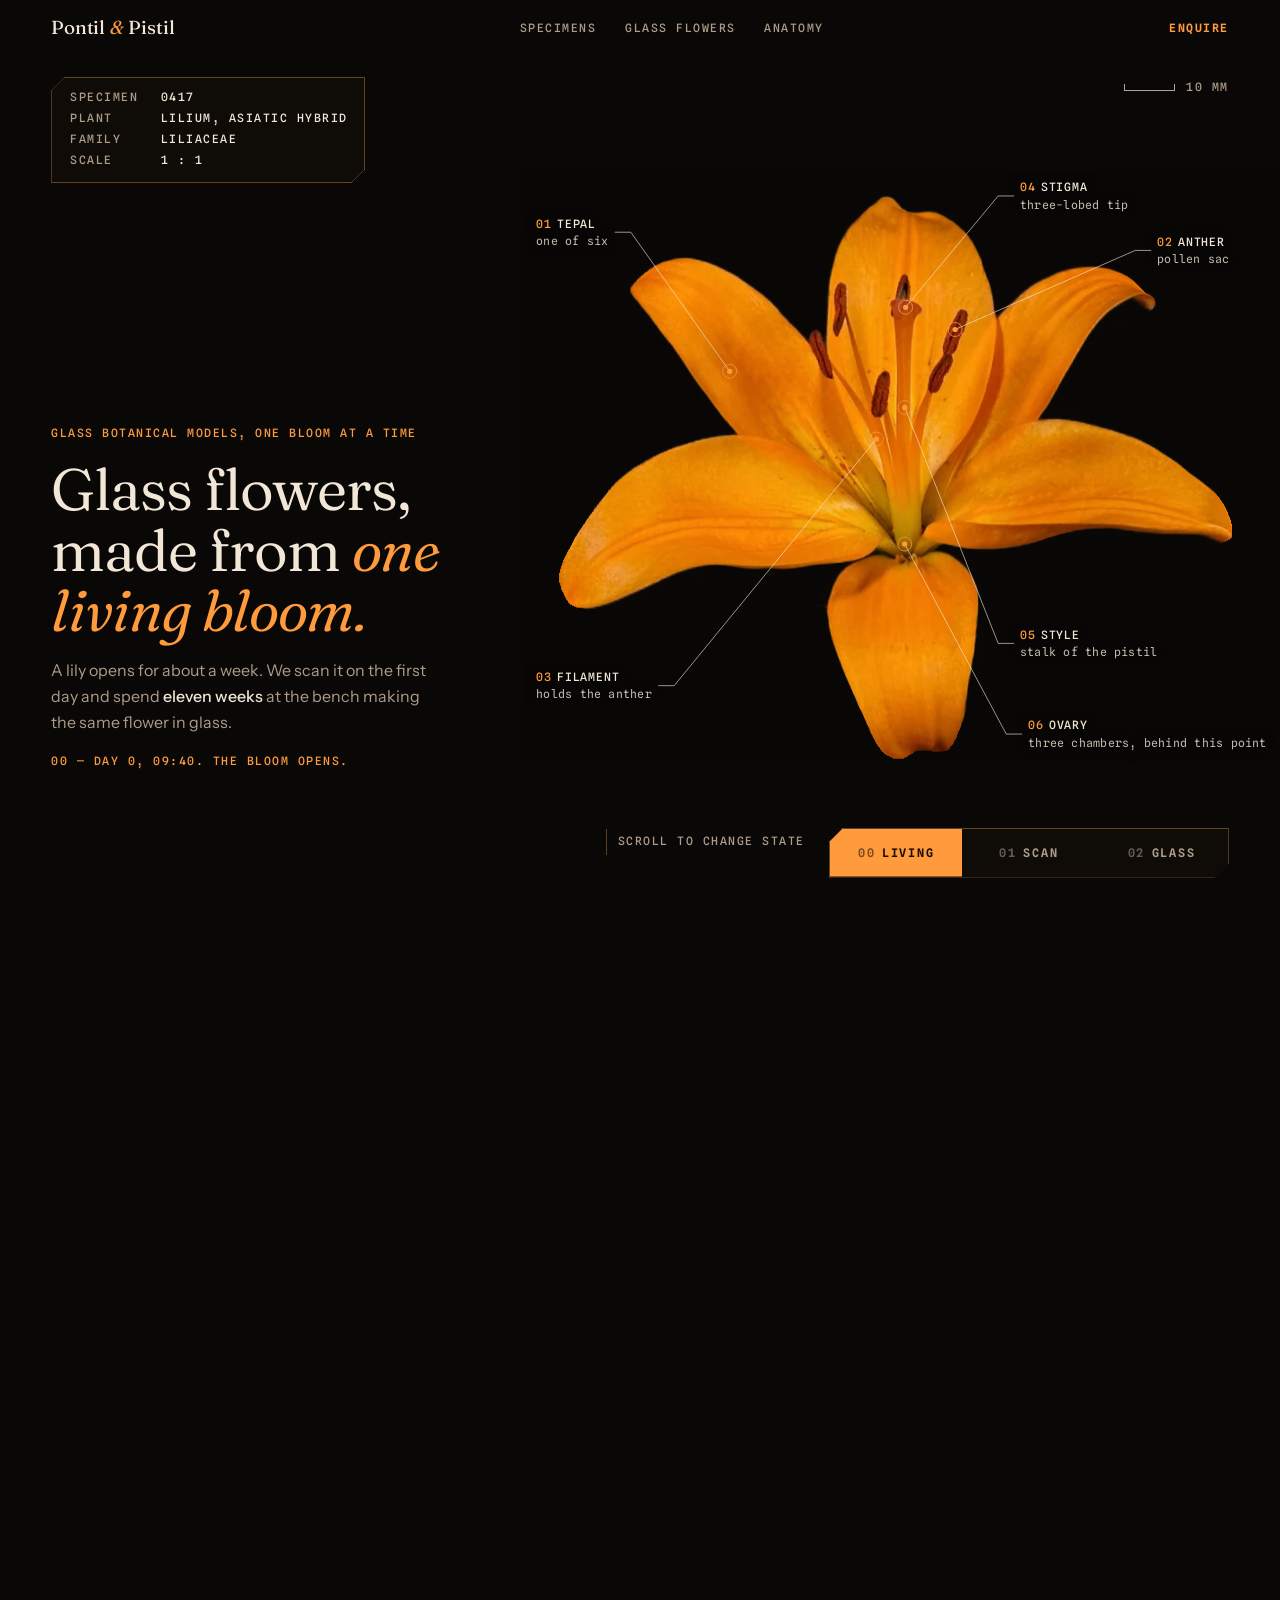
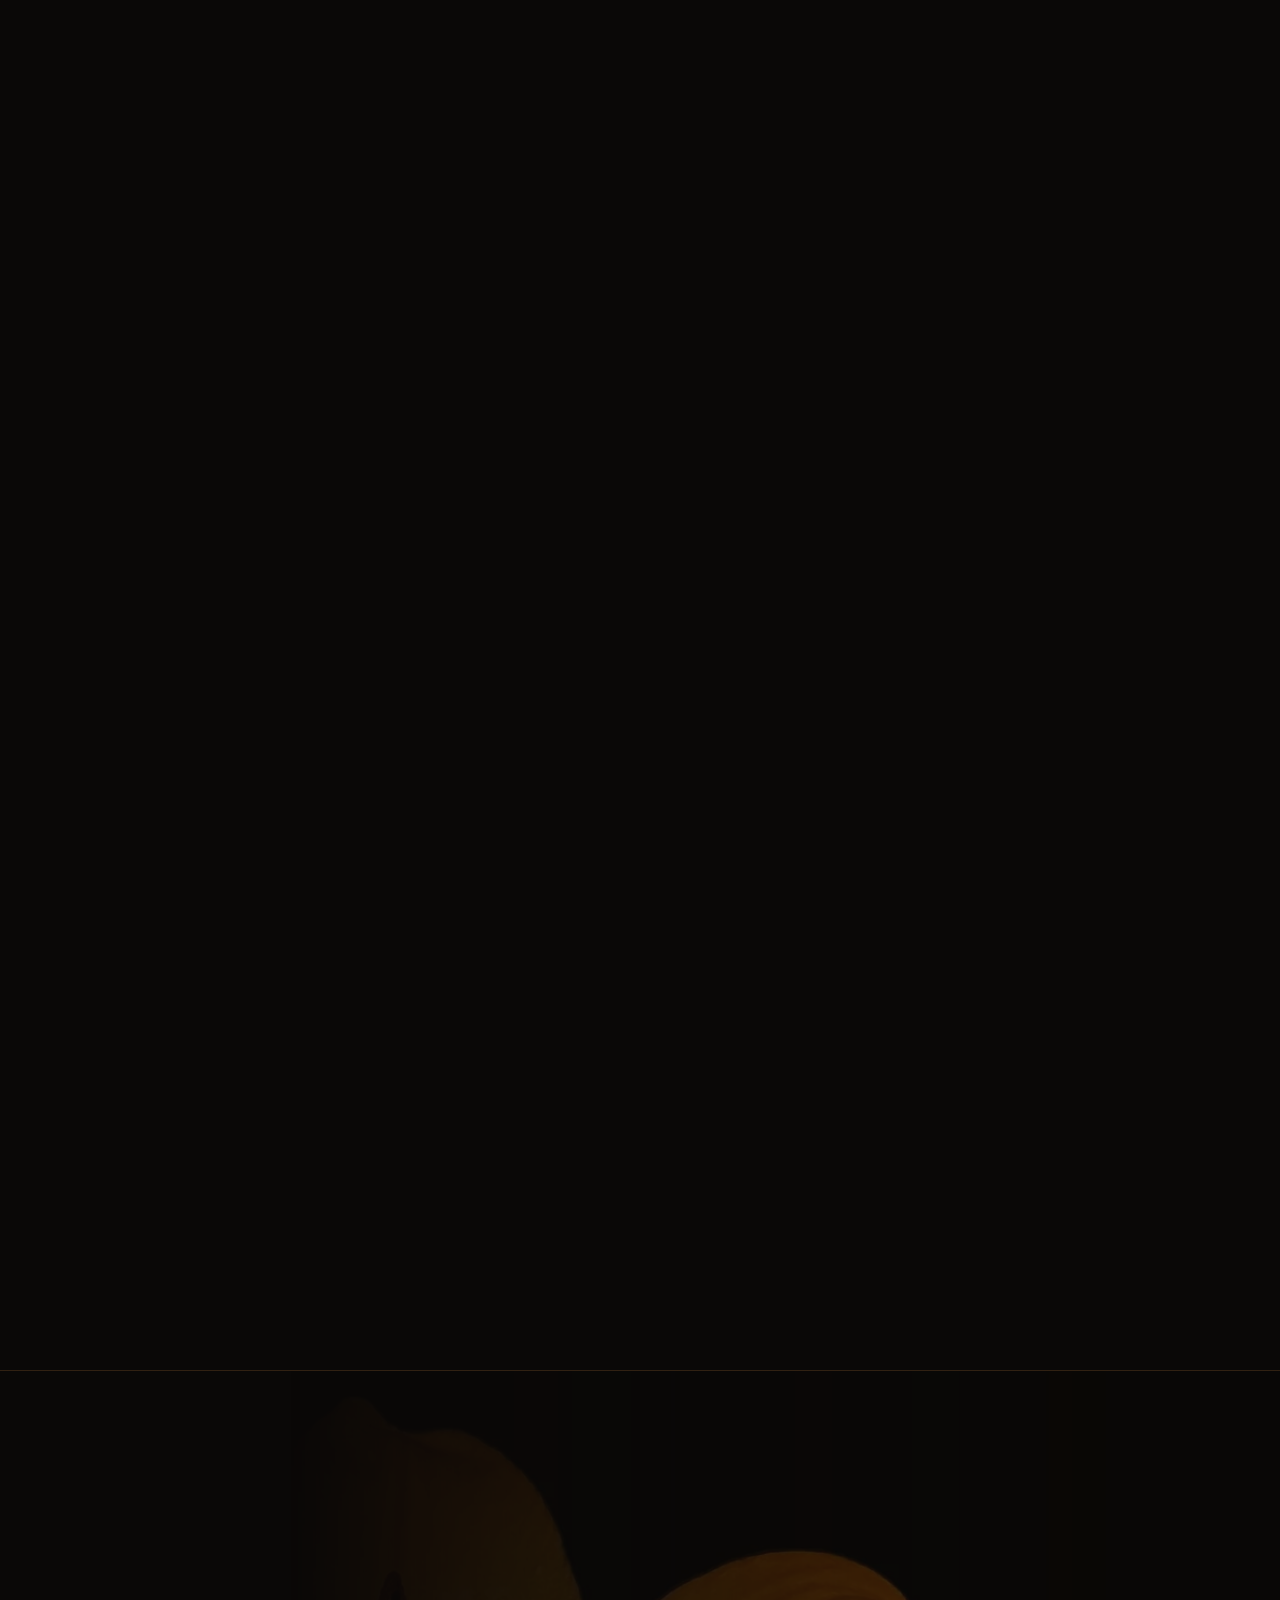
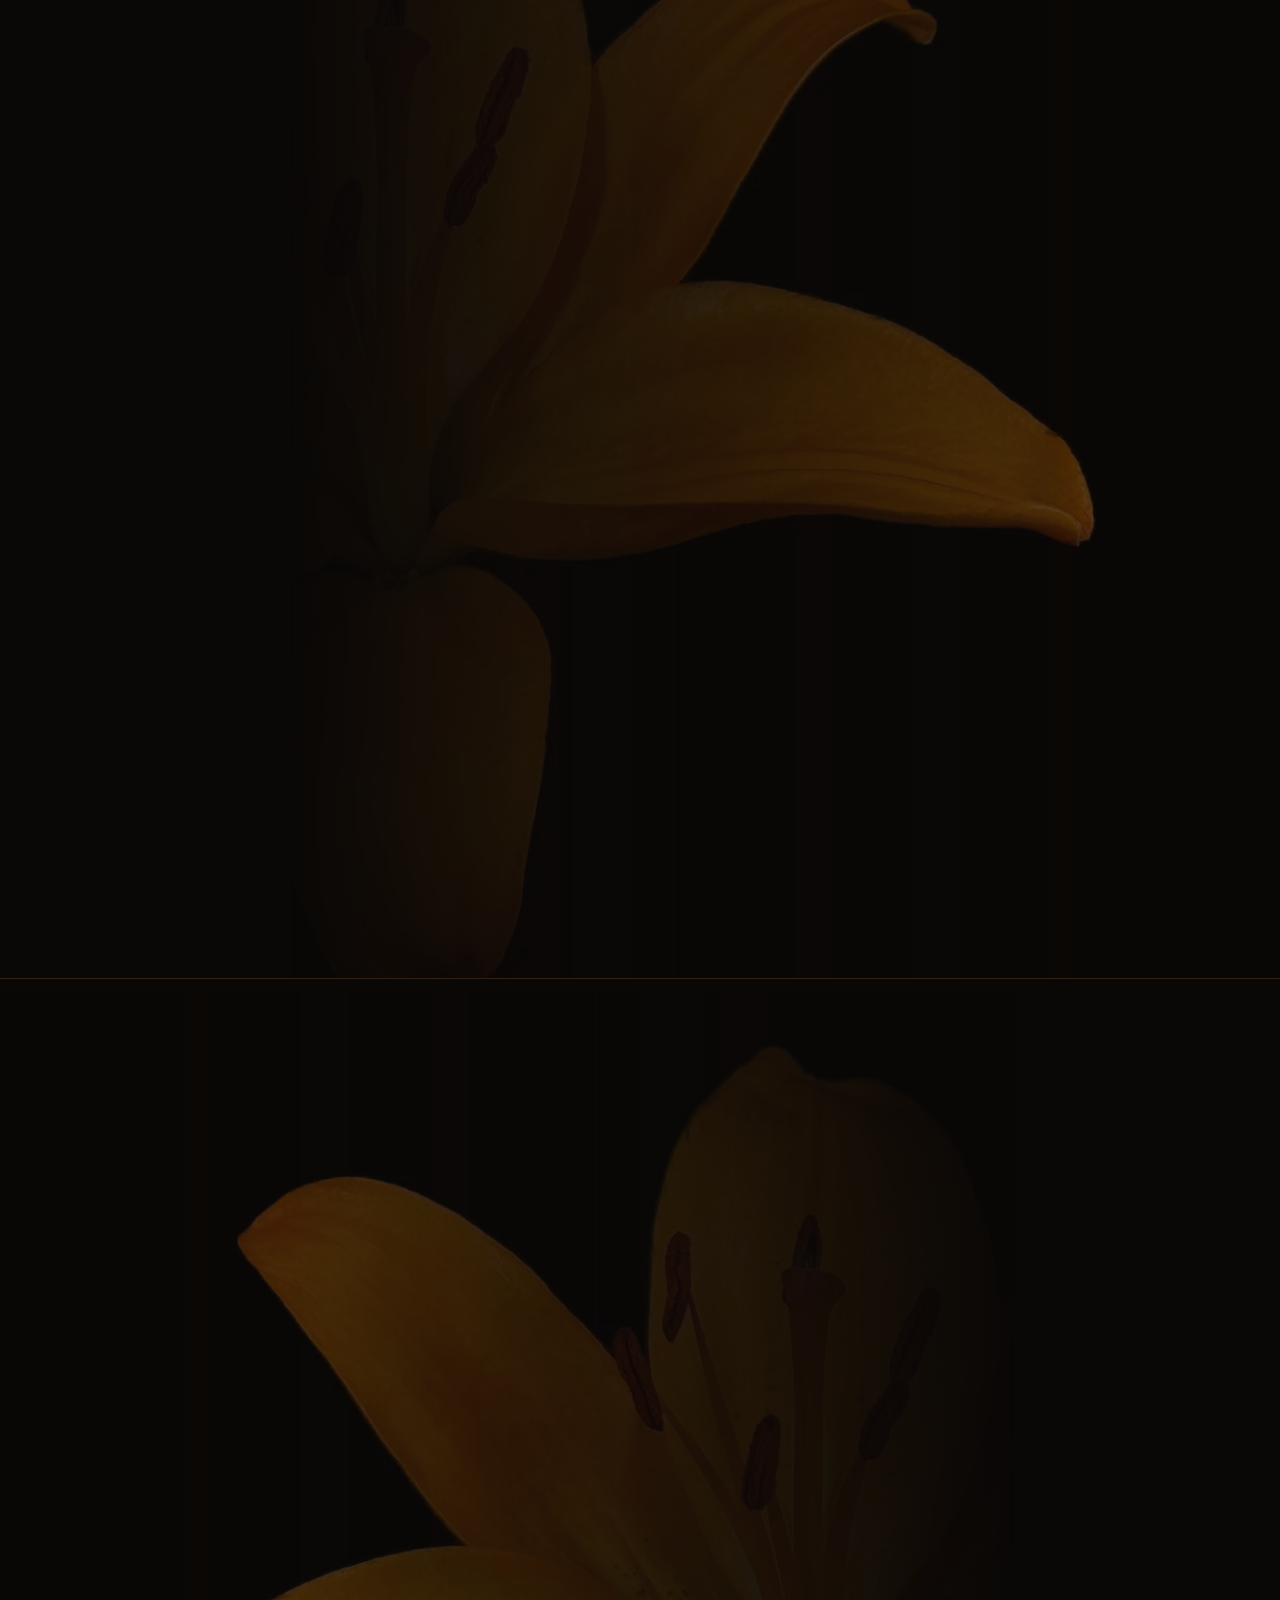
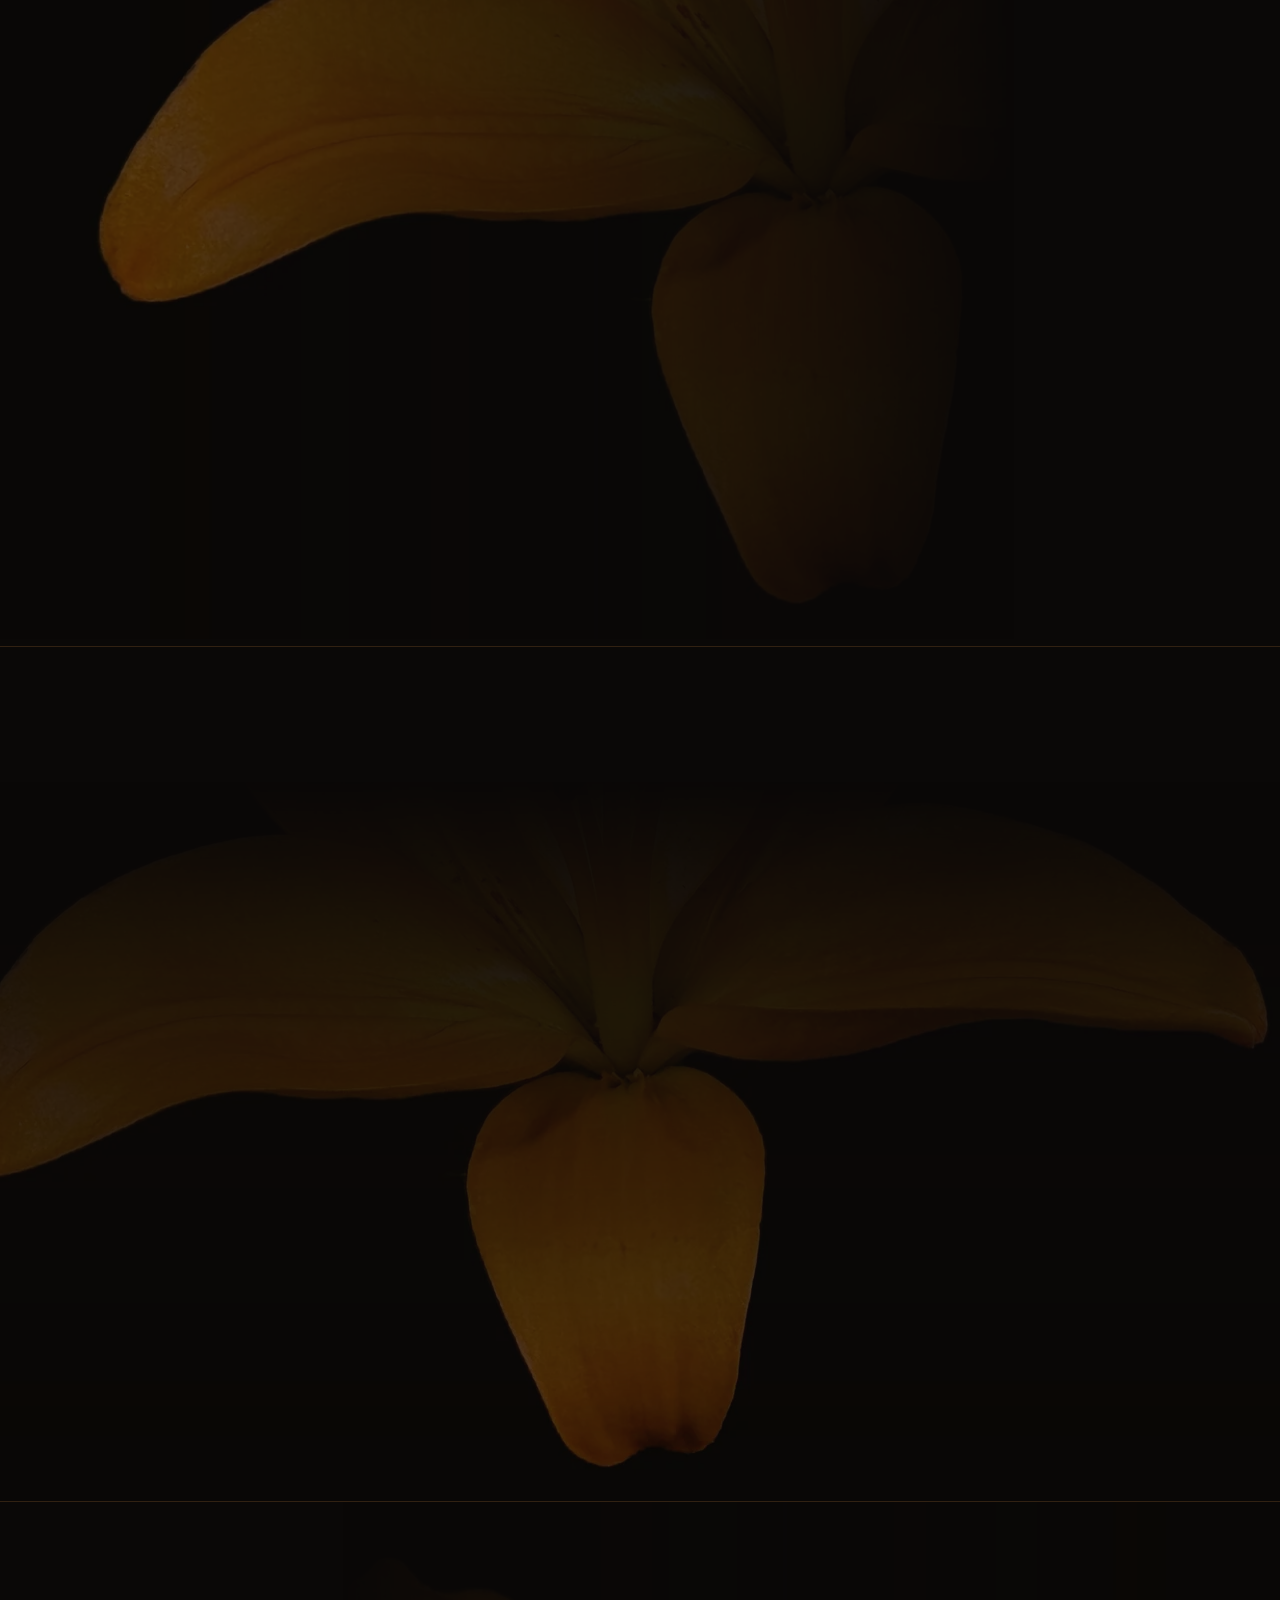
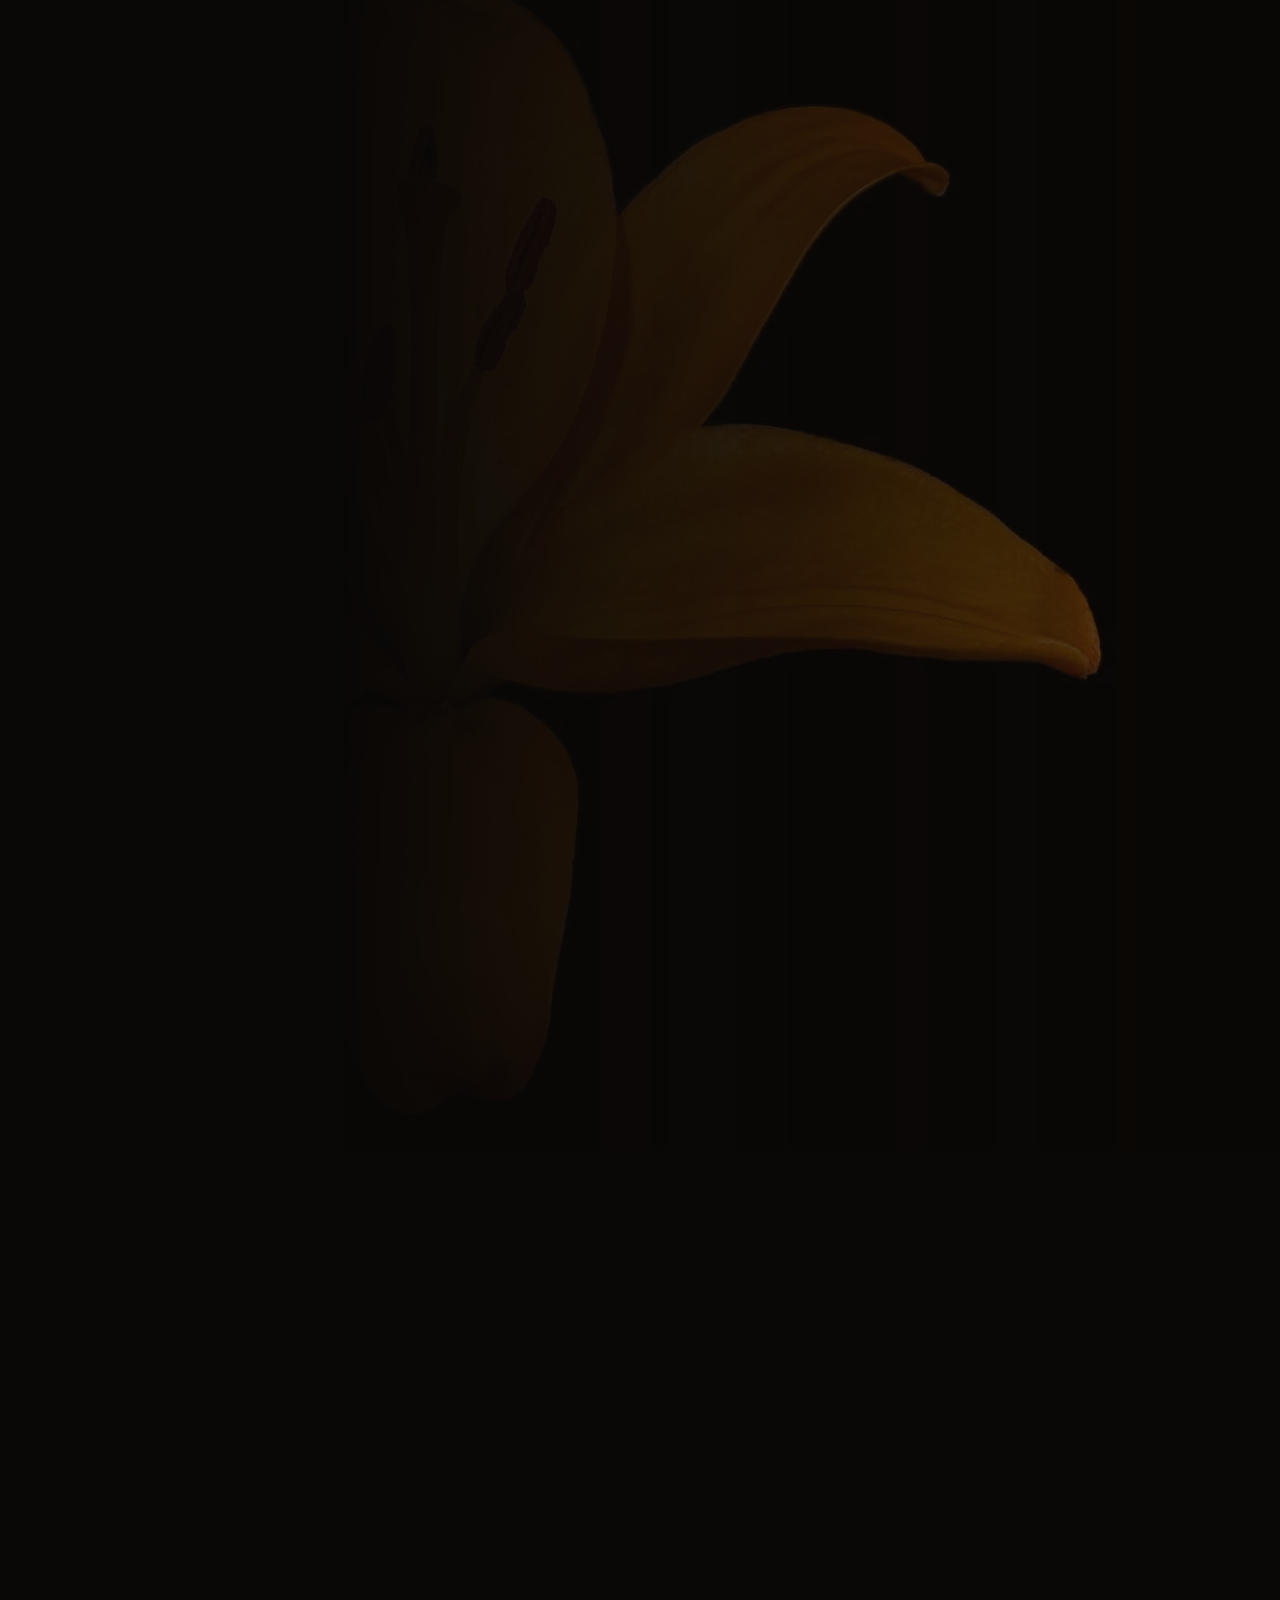
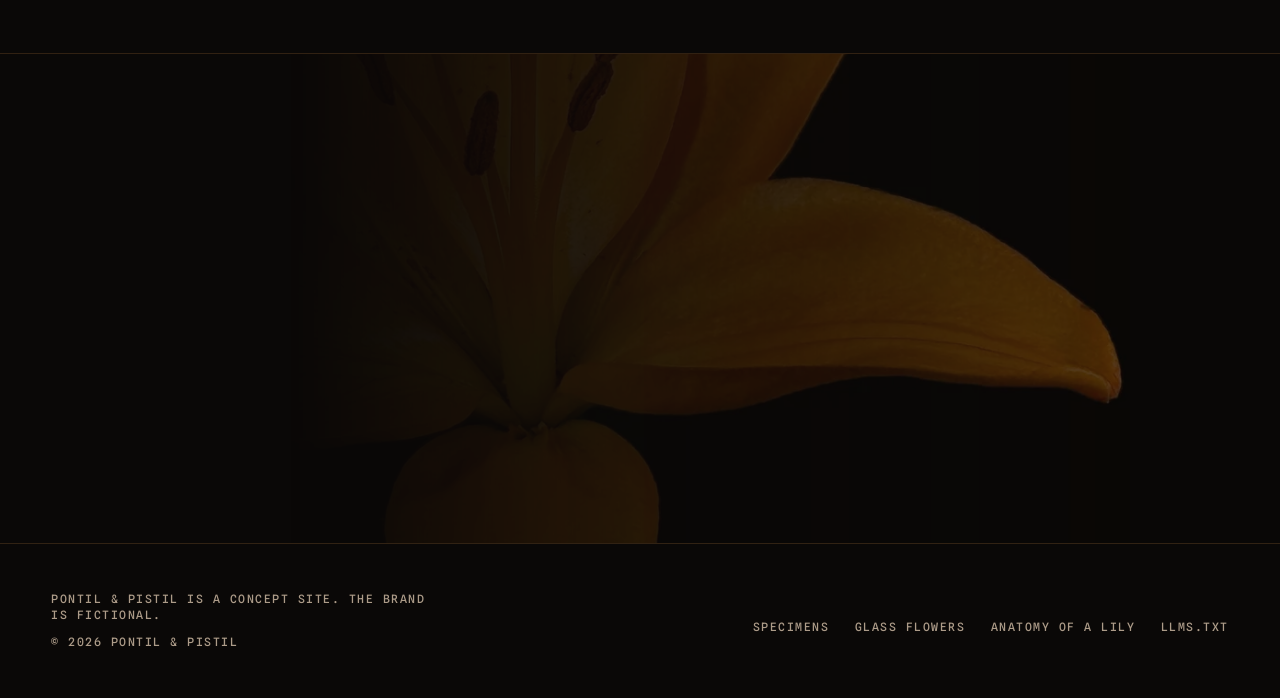
==== commit 5846d7e2: "Add the search console verification tag to the home page" ====
--- a/docs/index.html
+++ b/docs/index.html
@@ -9,6 +9,7 @@
 <meta name="description" content="Pontil &amp; Pistil makes scientifically exact glass flowers, each cast from a scan of one living bloom. See one lily as the flower, the scan and the glass.">
 <link rel="canonical" href="https://sengchun75-stack.github.io/pontil-pistil/">
 <meta name="robots" content="index, follow, max-image-preview:large">
+<meta name="google-site-verification" content="9JlwGTD-2TguecZjIYsVTofFmZsxenMiHAPcy1tswW4">
 <meta property="og:type" content="website">
 <meta property="og:site_name" content="Pontil &amp; Pistil">
 <meta property="og:title" content="Glass botanical models from living flowers">
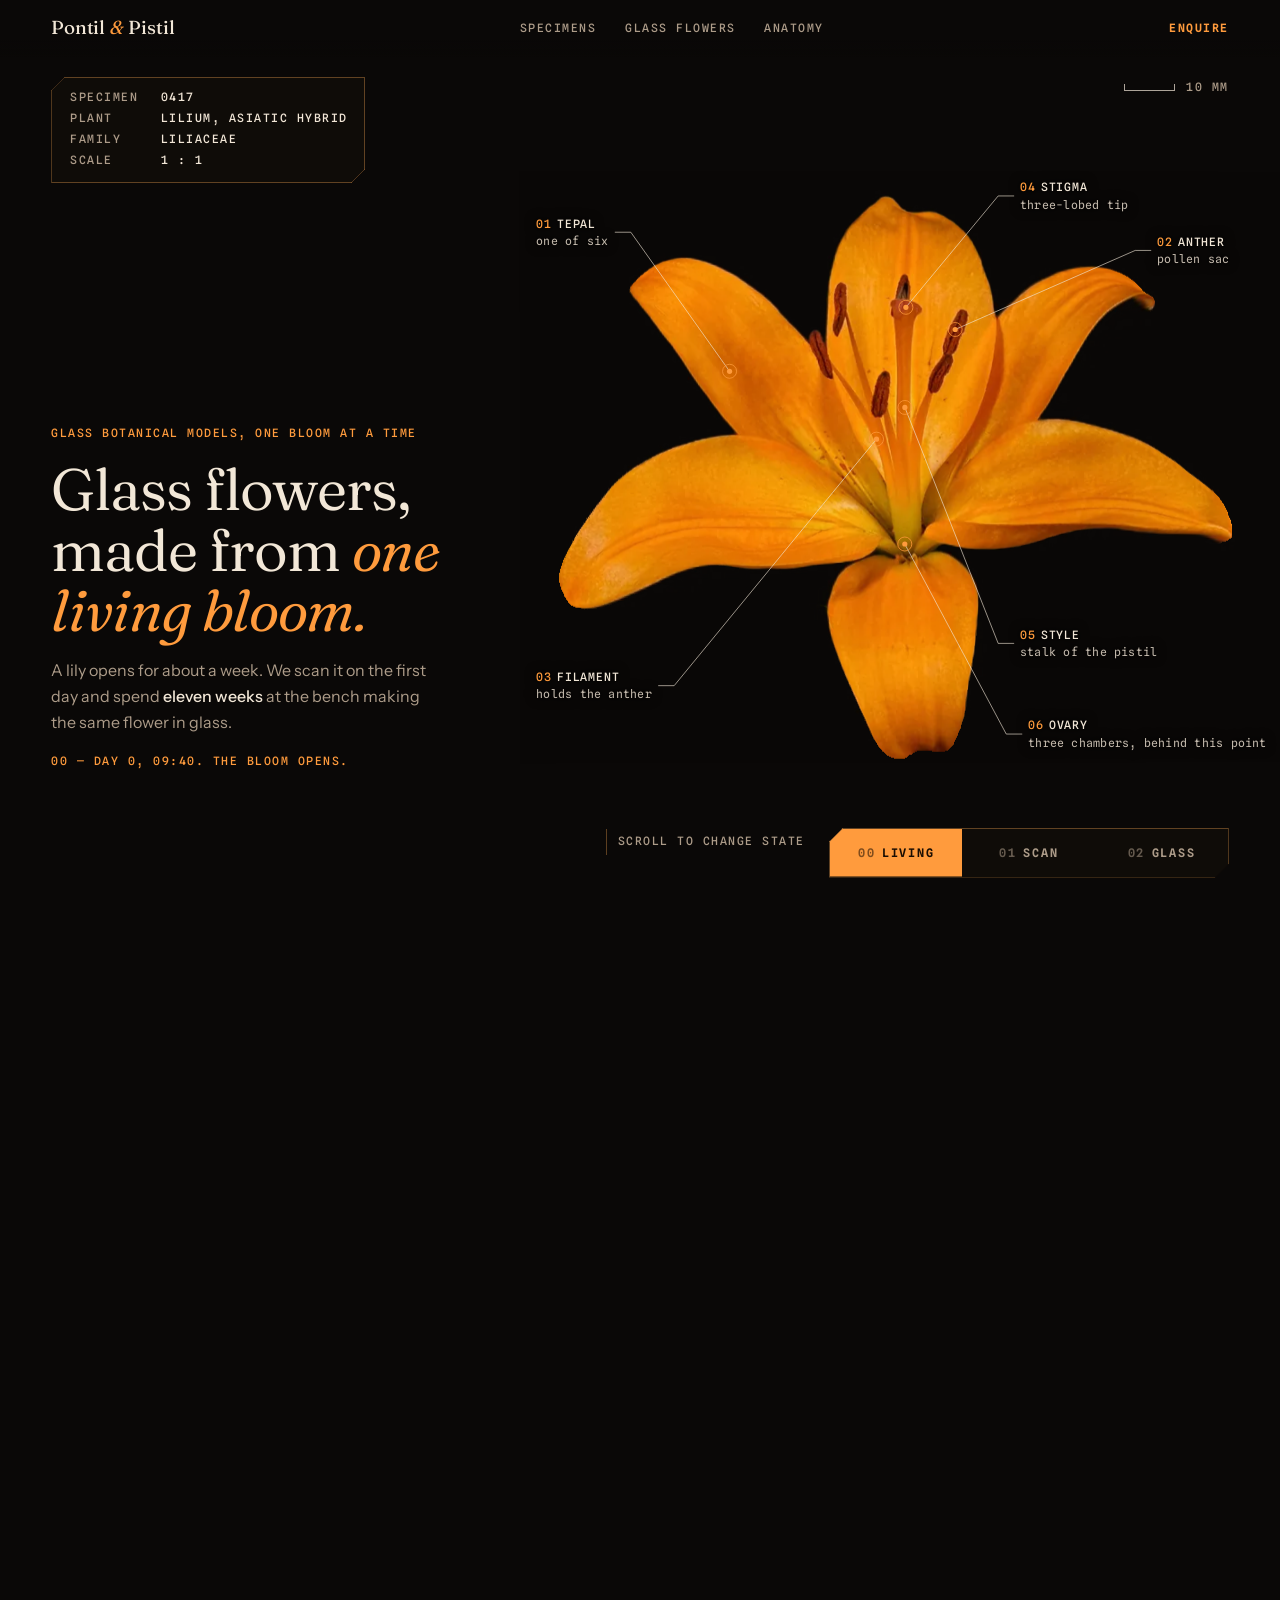
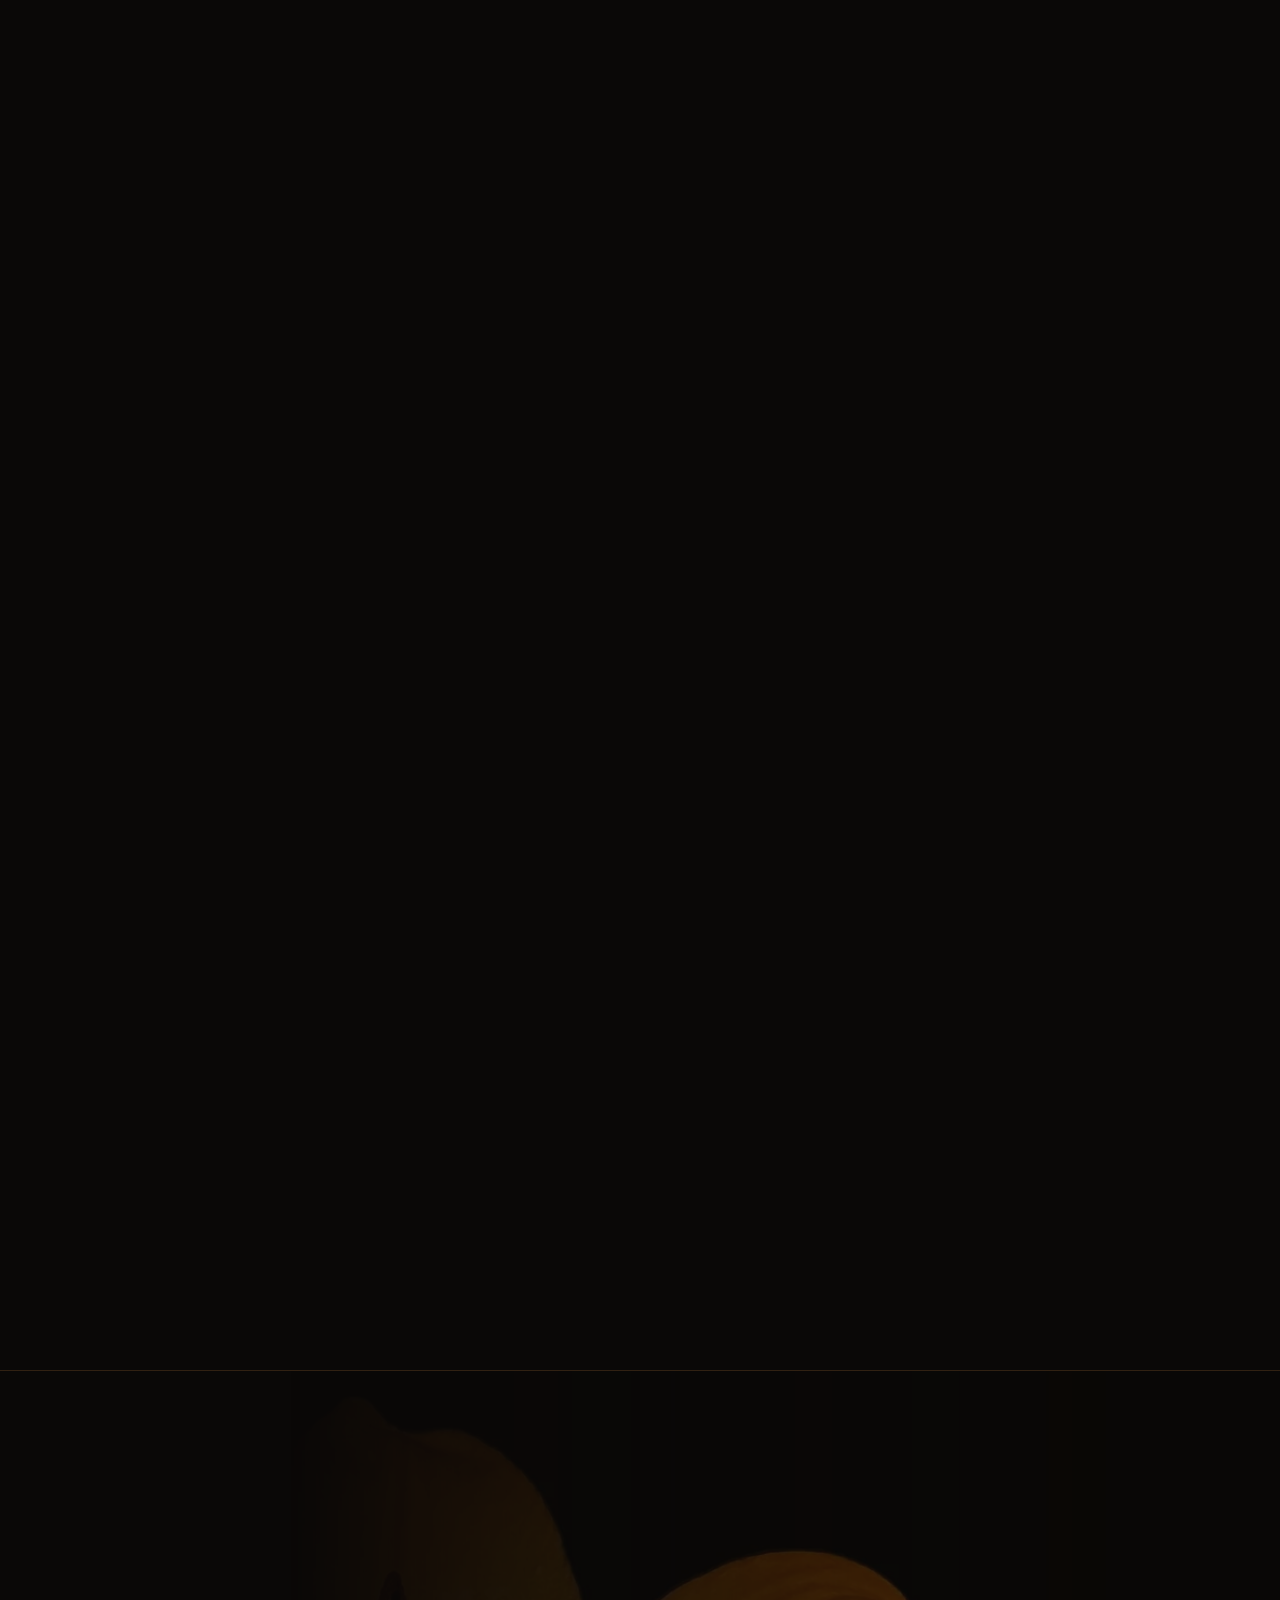
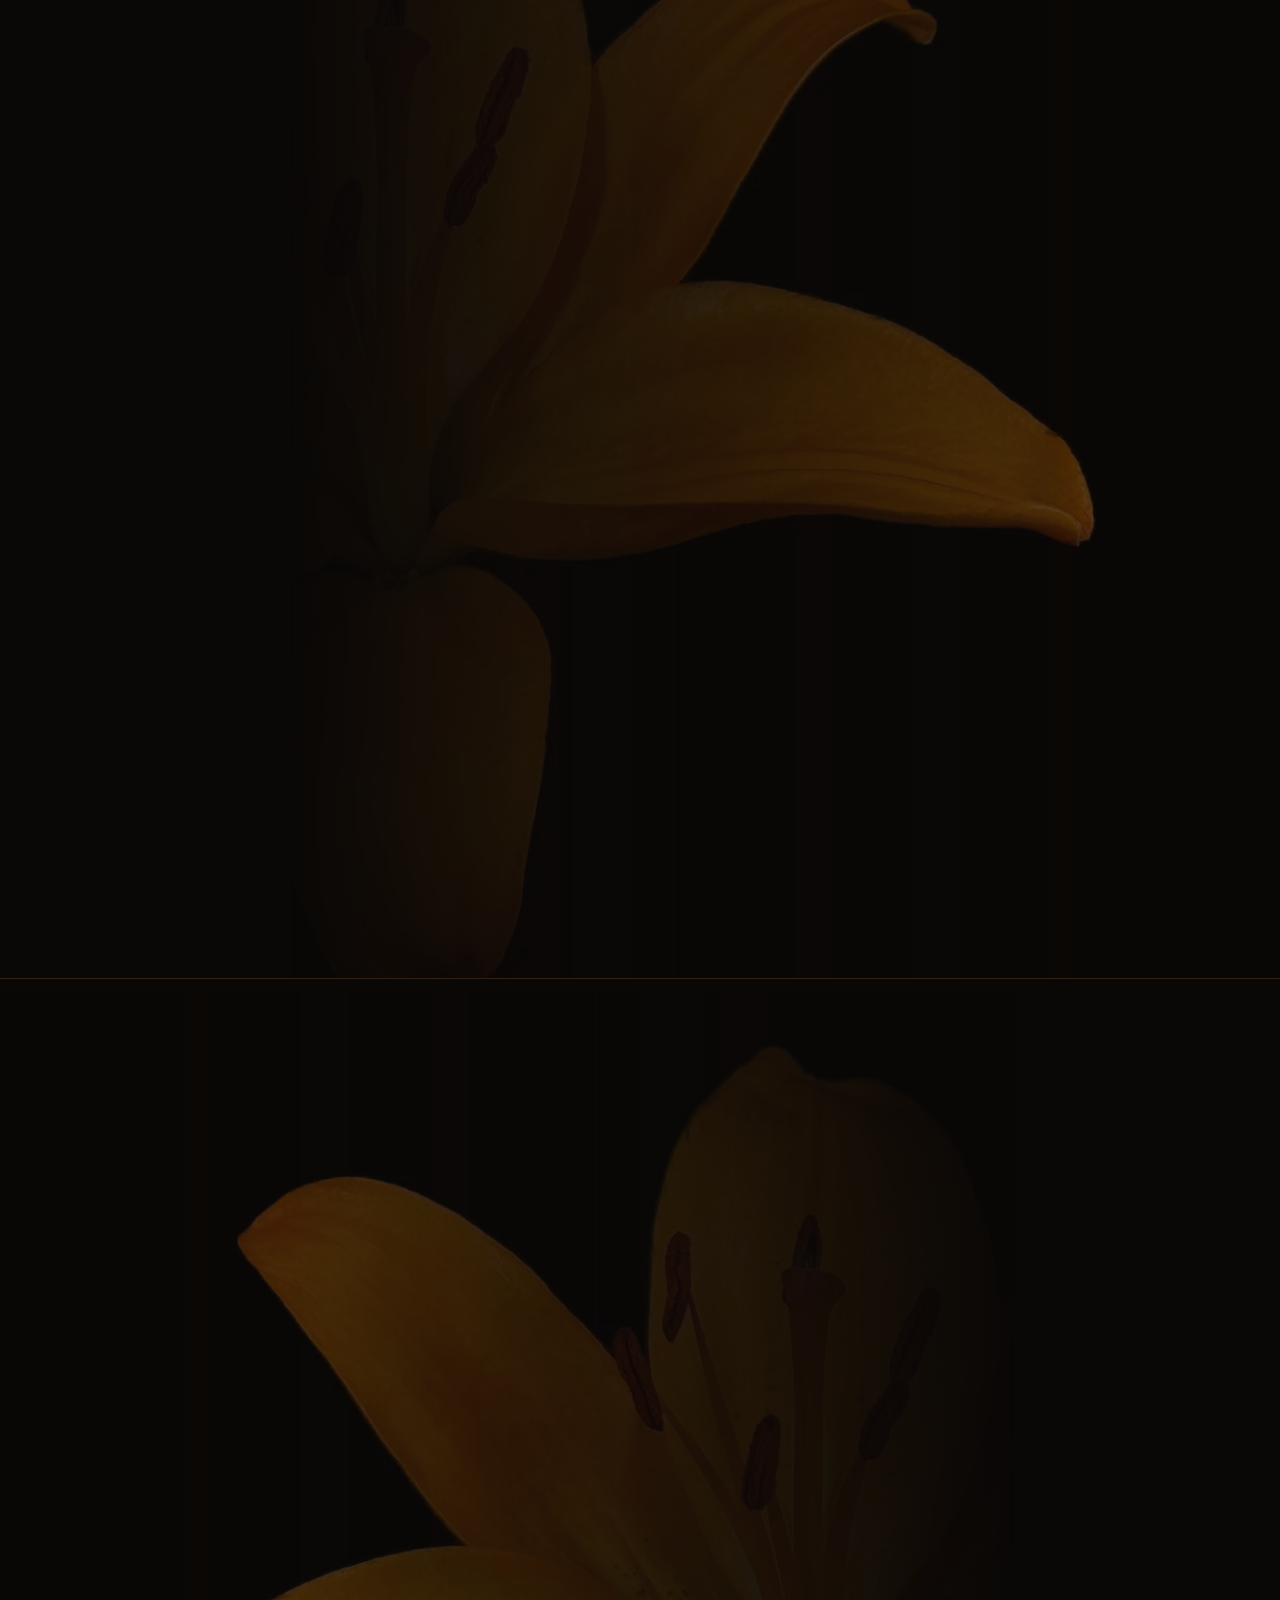
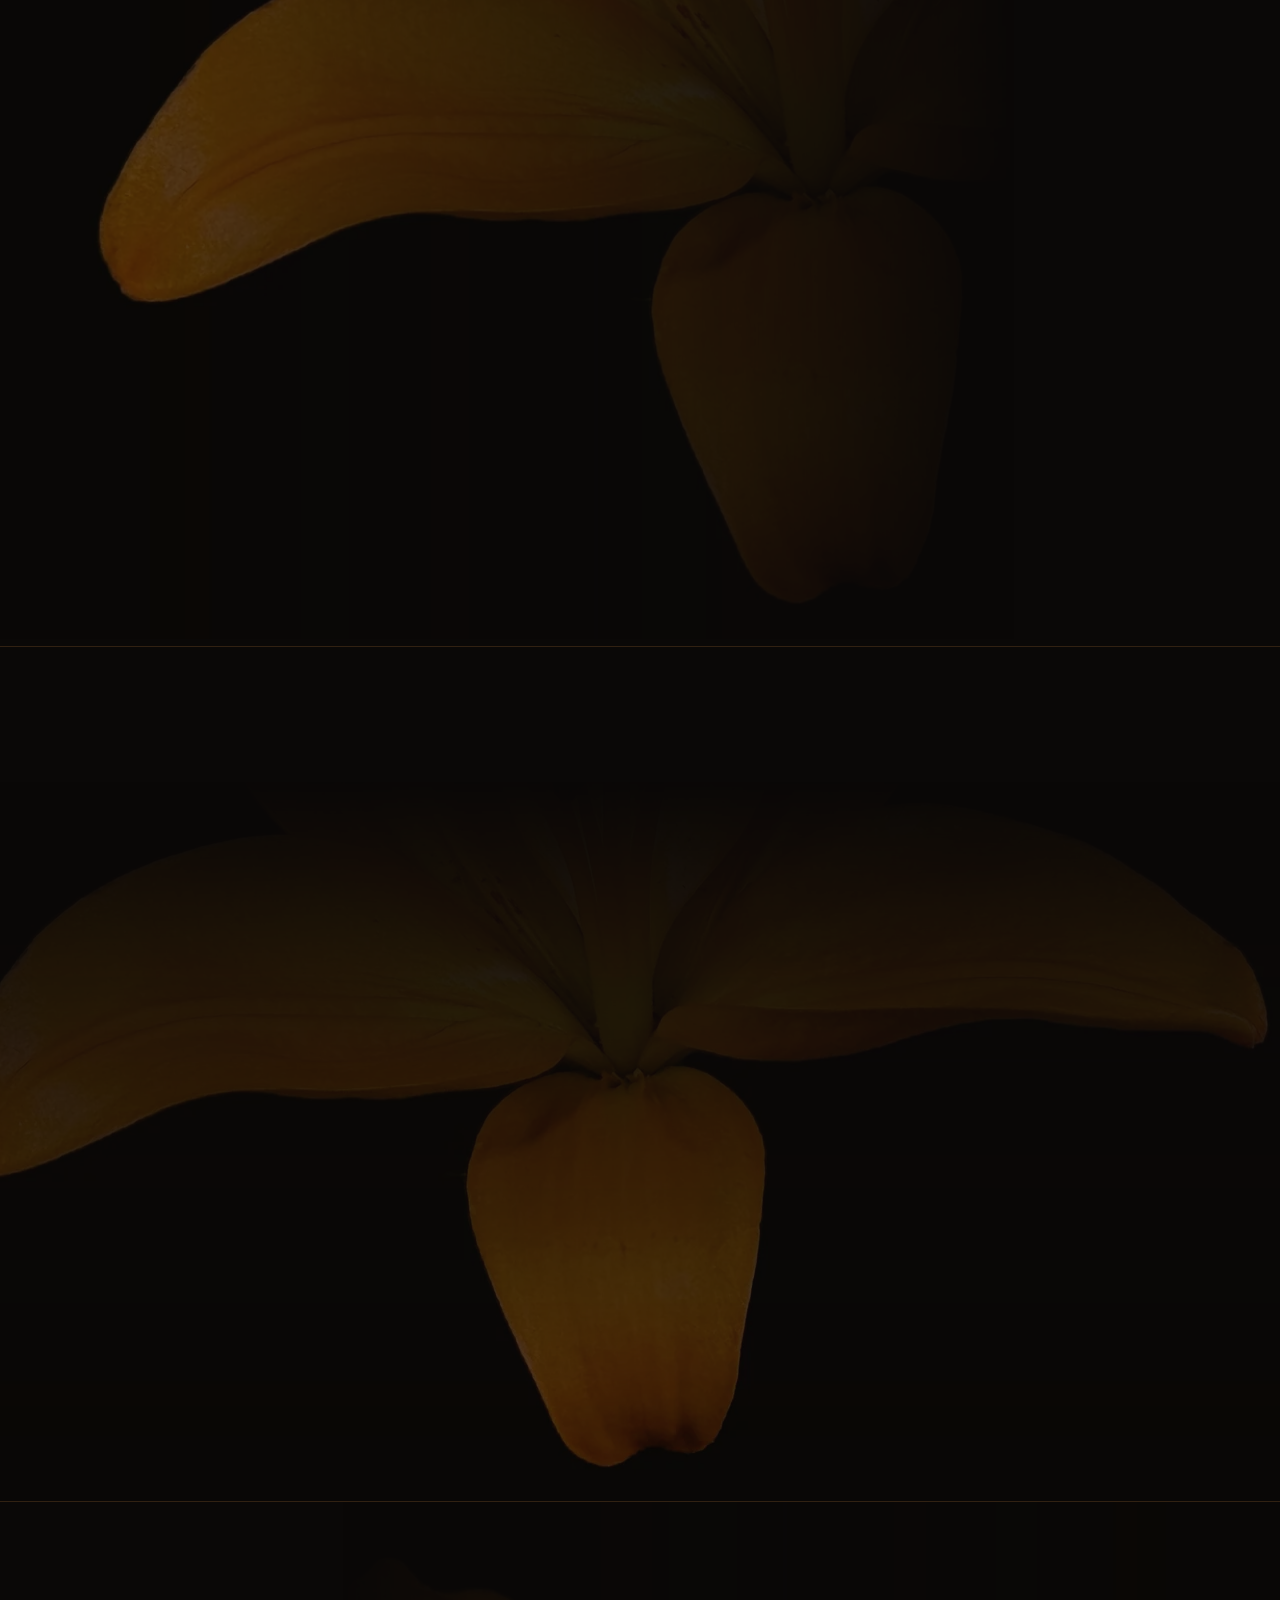
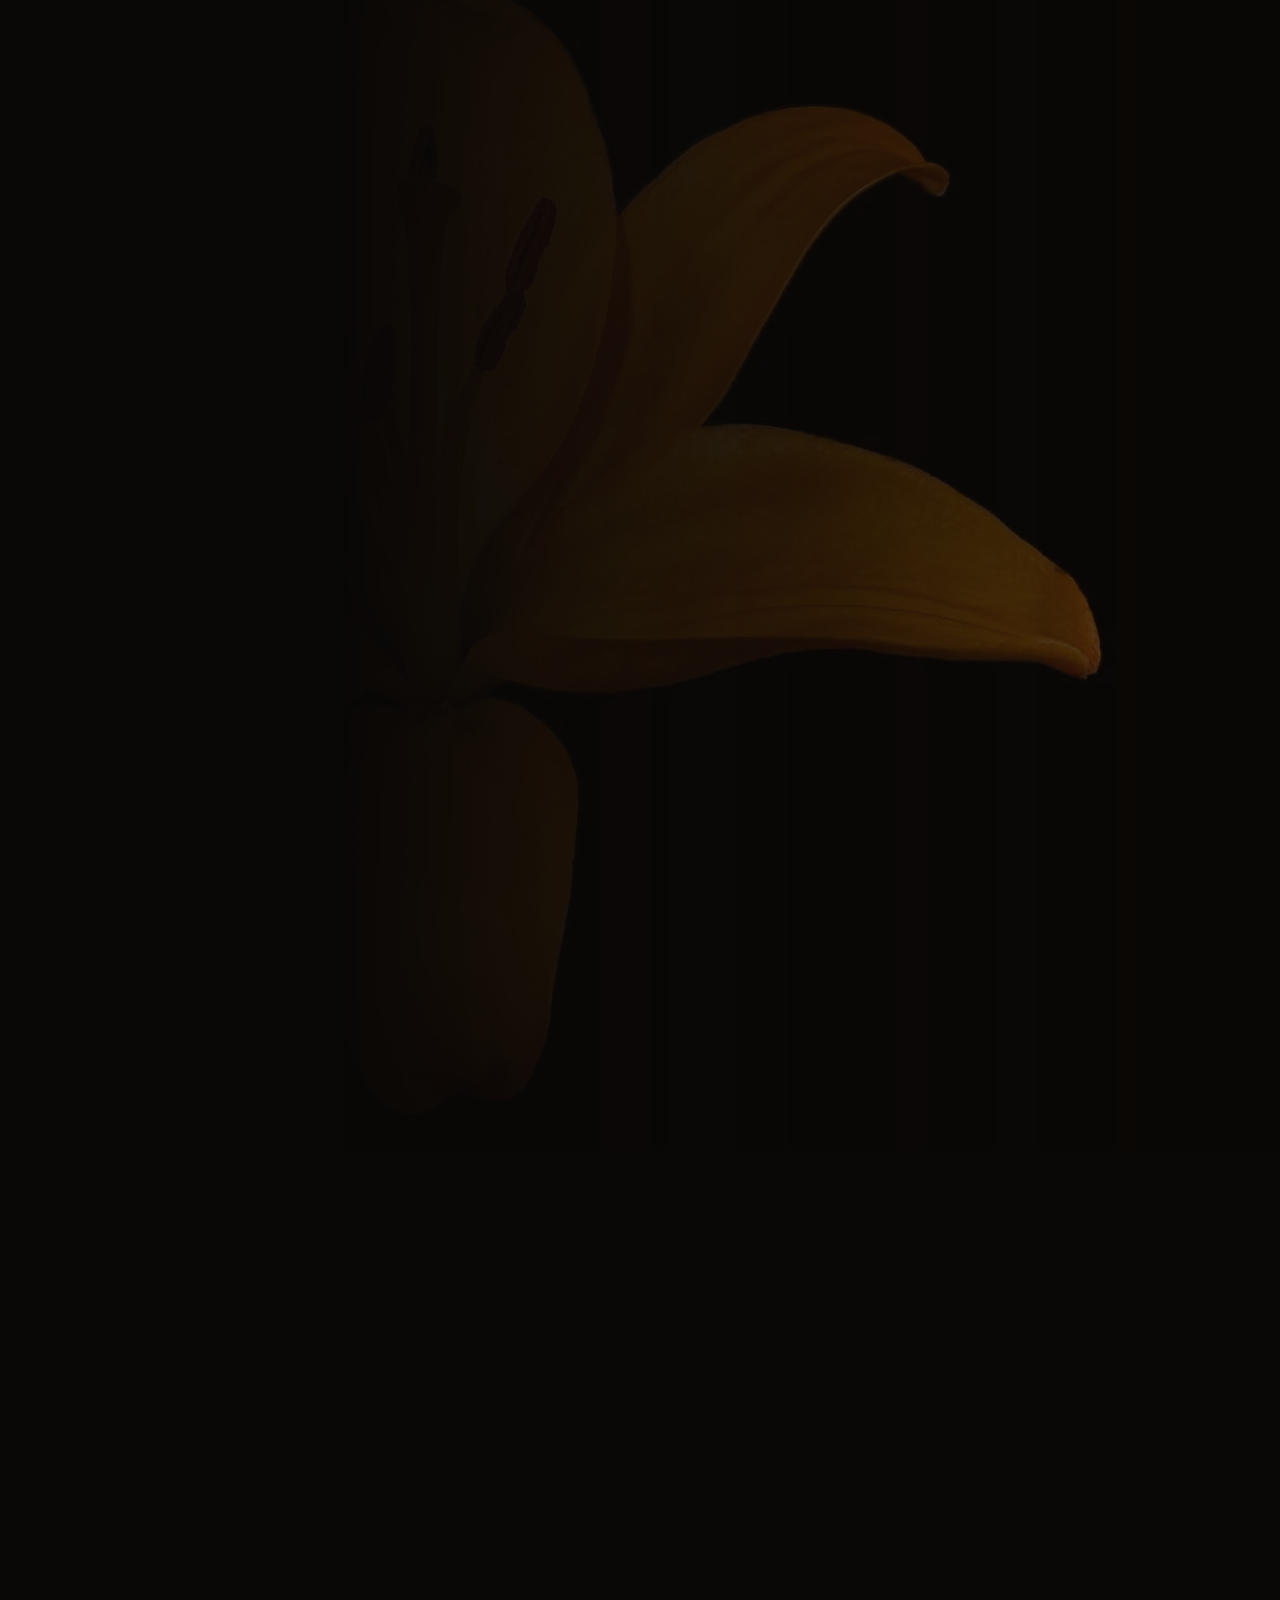
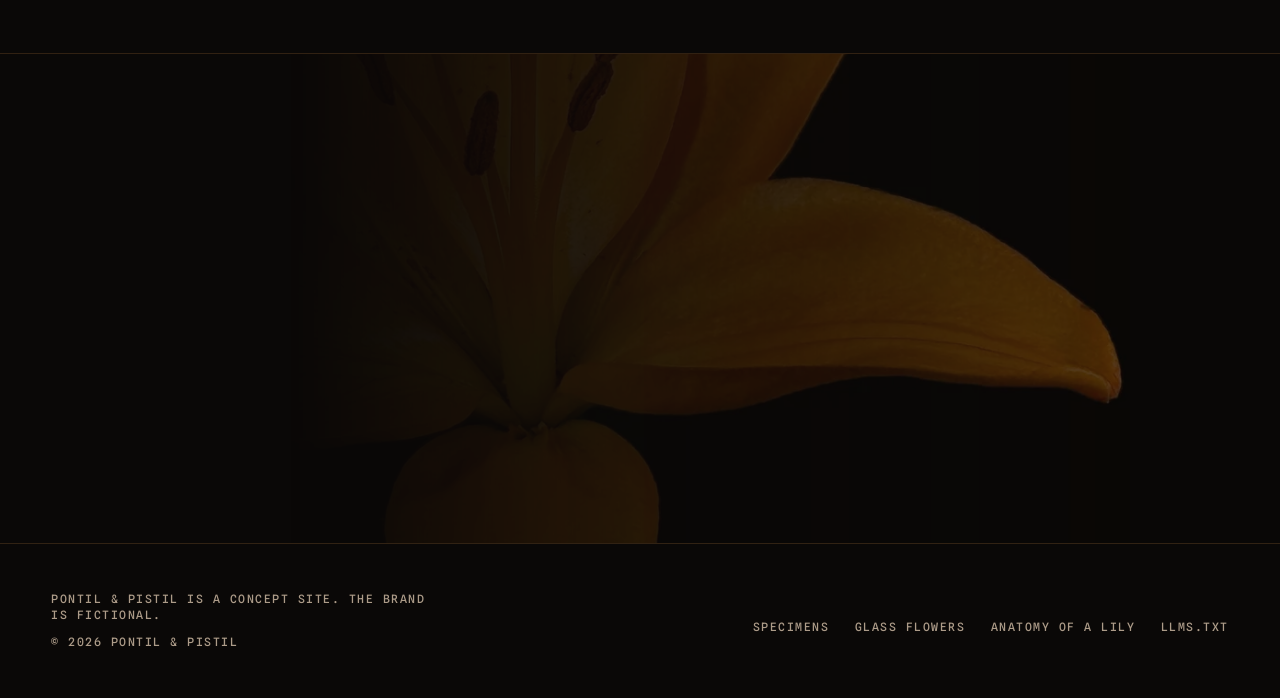
==== commit 194fccc1: "Point every address at the Cloudflare Pages origin" ====
--- a/docs/index.html
+++ b/docs/index.html
@@ -7,15 +7,15 @@
 <meta name="viewport" content="width=device-width, initial-scale=1, viewport-fit=cover">
 <title>Glass botanical models from living flowers | Pontil &amp; Pistil</title>
 <meta name="description" content="Pontil &amp; Pistil makes scientifically exact glass flowers, each cast from a scan of one living bloom. See one lily as the flower, the scan and the glass.">
-<link rel="canonical" href="https://sengchun75-stack.github.io/pontil-pistil/">
+<link rel="canonical" href="https://pontil-pistil.pages.dev/">
 <meta name="robots" content="index, follow, max-image-preview:large">
 <meta name="google-site-verification" content="9JlwGTD-2TguecZjIYsVTofFmZsxenMiHAPcy1tswW4">
 <meta property="og:type" content="website">
 <meta property="og:site_name" content="Pontil &amp; Pistil">
 <meta property="og:title" content="Glass botanical models from living flowers">
 <meta property="og:description" content="Scientifically exact glass flowers, each cast from a scan of one living bloom. One lily, shown as the flower, the scan and the glass.">
-<meta property="og:url" content="https://sengchun75-stack.github.io/pontil-pistil/">
-<meta property="og:image" content="https://sengchun75-stack.github.io/pontil-pistil/img/og.jpg">
+<meta property="og:url" content="https://pontil-pistil.pages.dev/">
+<meta property="og:image" content="https://pontil-pistil.pages.dev/img/og.jpg">
 <meta property="og:image:width" content="1200">
 <meta property="og:image:height" content="630">
 <meta property="og:image:alt" content="An orange lily on black, its anthers and stigma picked out by hairline callouts.">
@@ -23,7 +23,7 @@
 <meta name="twitter:card" content="summary_large_image">
 <meta name="twitter:title" content="Glass botanical models from living flowers">
 <meta name="twitter:description" content="Scientifically exact glass flowers, each cast from a scan of one living bloom.">
-<meta name="twitter:image" content="https://sengchun75-stack.github.io/pontil-pistil/img/og.jpg">
+<meta name="twitter:image" content="https://pontil-pistil.pages.dev/img/og.jpg">
 <meta name="theme-color" content="#0a0807">
 <link rel="icon" href="img/favicon.svg" type="image/svg+xml">
 <link rel="apple-touch-icon" href="img/apple-touch-icon.png">
@@ -40,42 +40,42 @@
   "@graph": [
     {
       "@type": "WebSite",
-      "@id": "https://sengchun75-stack.github.io/pontil-pistil/#website",
-      "url": "https://sengchun75-stack.github.io/pontil-pistil/",
+      "@id": "https://pontil-pistil.pages.dev/#website",
+      "url": "https://pontil-pistil.pages.dev/",
       "name": "Pontil & Pistil",
       "inLanguage": "en-GB",
-      "publisher": { "@id": "https://sengchun75-stack.github.io/pontil-pistil/#org" }
+      "publisher": { "@id": "https://pontil-pistil.pages.dev/#org" }
     },
     {
       "@type": "Organization",
-      "@id": "https://sengchun75-stack.github.io/pontil-pistil/#org",
+      "@id": "https://pontil-pistil.pages.dev/#org",
       "name": "Pontil & Pistil",
-      "url": "https://sengchun75-stack.github.io/pontil-pistil/",
-      "logo": "https://sengchun75-stack.github.io/pontil-pistil/img/logo-512.png"
+      "url": "https://pontil-pistil.pages.dev/",
+      "logo": "https://pontil-pistil.pages.dev/img/logo-512.png"
     },
     {
       "@type": "WebPage",
-      "@id": "https://sengchun75-stack.github.io/pontil-pistil/#webpage",
-      "url": "https://sengchun75-stack.github.io/pontil-pistil/",
+      "@id": "https://pontil-pistil.pages.dev/#webpage",
+      "url": "https://pontil-pistil.pages.dev/",
       "name": "Glass botanical models from living flowers",
       "description": "Scientifically exact glass flowers, each cast from a scan of one living bloom.",
-      "isPartOf": { "@id": "https://sengchun75-stack.github.io/pontil-pistil/#website" },
-      "breadcrumb": { "@id": "https://sengchun75-stack.github.io/pontil-pistil/#crumbs" },
-      "primaryImageOfPage": { "@type": "ImageObject", "url": "https://sengchun75-stack.github.io/pontil-pistil/img/og.jpg", "width": 1200, "height": 630 },
+      "isPartOf": { "@id": "https://pontil-pistil.pages.dev/#website" },
+      "breadcrumb": { "@id": "https://pontil-pistil.pages.dev/#crumbs" },
+      "primaryImageOfPage": { "@type": "ImageObject", "url": "https://pontil-pistil.pages.dev/img/og.jpg", "width": 1200, "height": 630 },
       "datePublished": "2026-10-26",
       "dateModified": "2026-10-26",
       "inLanguage": "en-GB"
     },
     {
       "@type": "BreadcrumbList",
-      "@id": "https://sengchun75-stack.github.io/pontil-pistil/#crumbs",
+      "@id": "https://pontil-pistil.pages.dev/#crumbs",
       "itemListElement": [
-        { "@type": "ListItem", "position": 1, "name": "Pontil & Pistil", "item": "https://sengchun75-stack.github.io/pontil-pistil/" }
+        { "@type": "ListItem", "position": 1, "name": "Pontil & Pistil", "item": "https://pontil-pistil.pages.dev/" }
       ]
     },
     {
       "@type": "FAQPage",
-      "@id": "https://sengchun75-stack.github.io/pontil-pistil/#faq",
+      "@id": "https://pontil-pistil.pages.dev/#faq",
       "mainEntity": [
         {
           "@type": "Question",
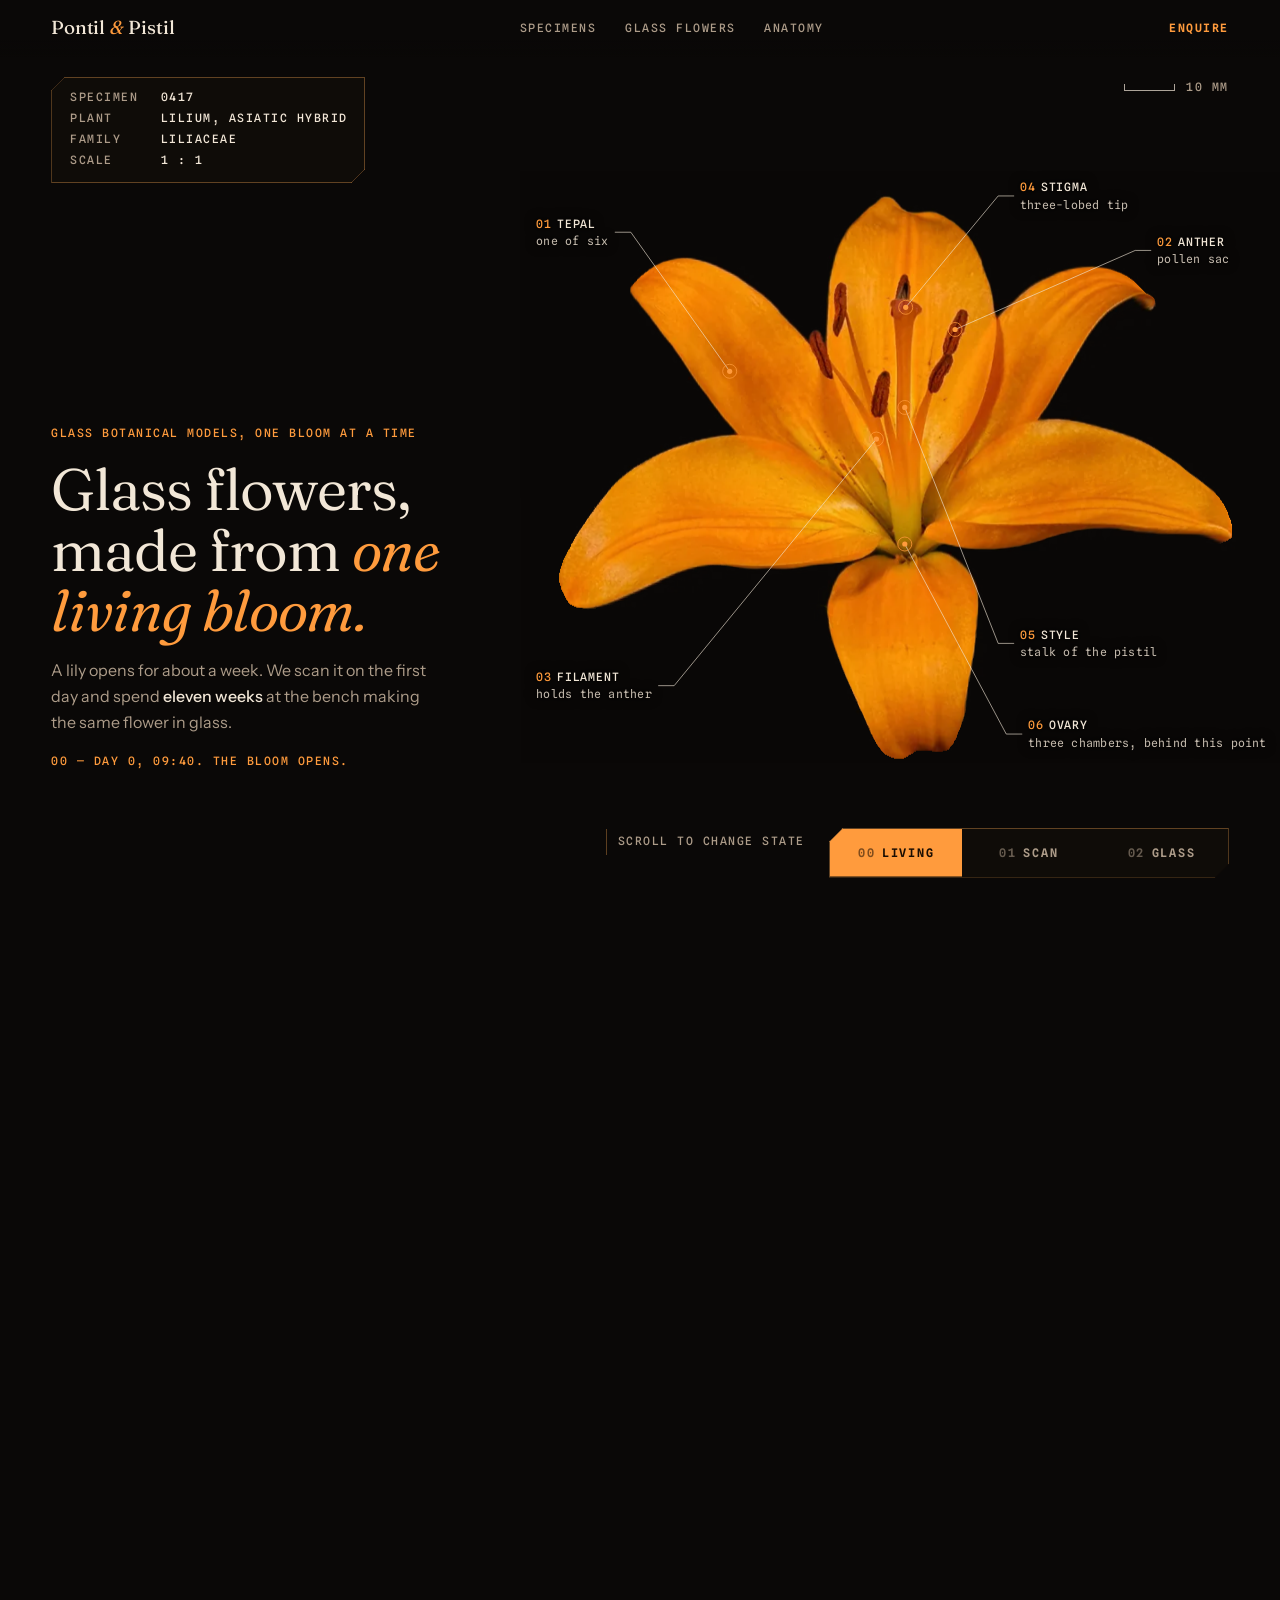
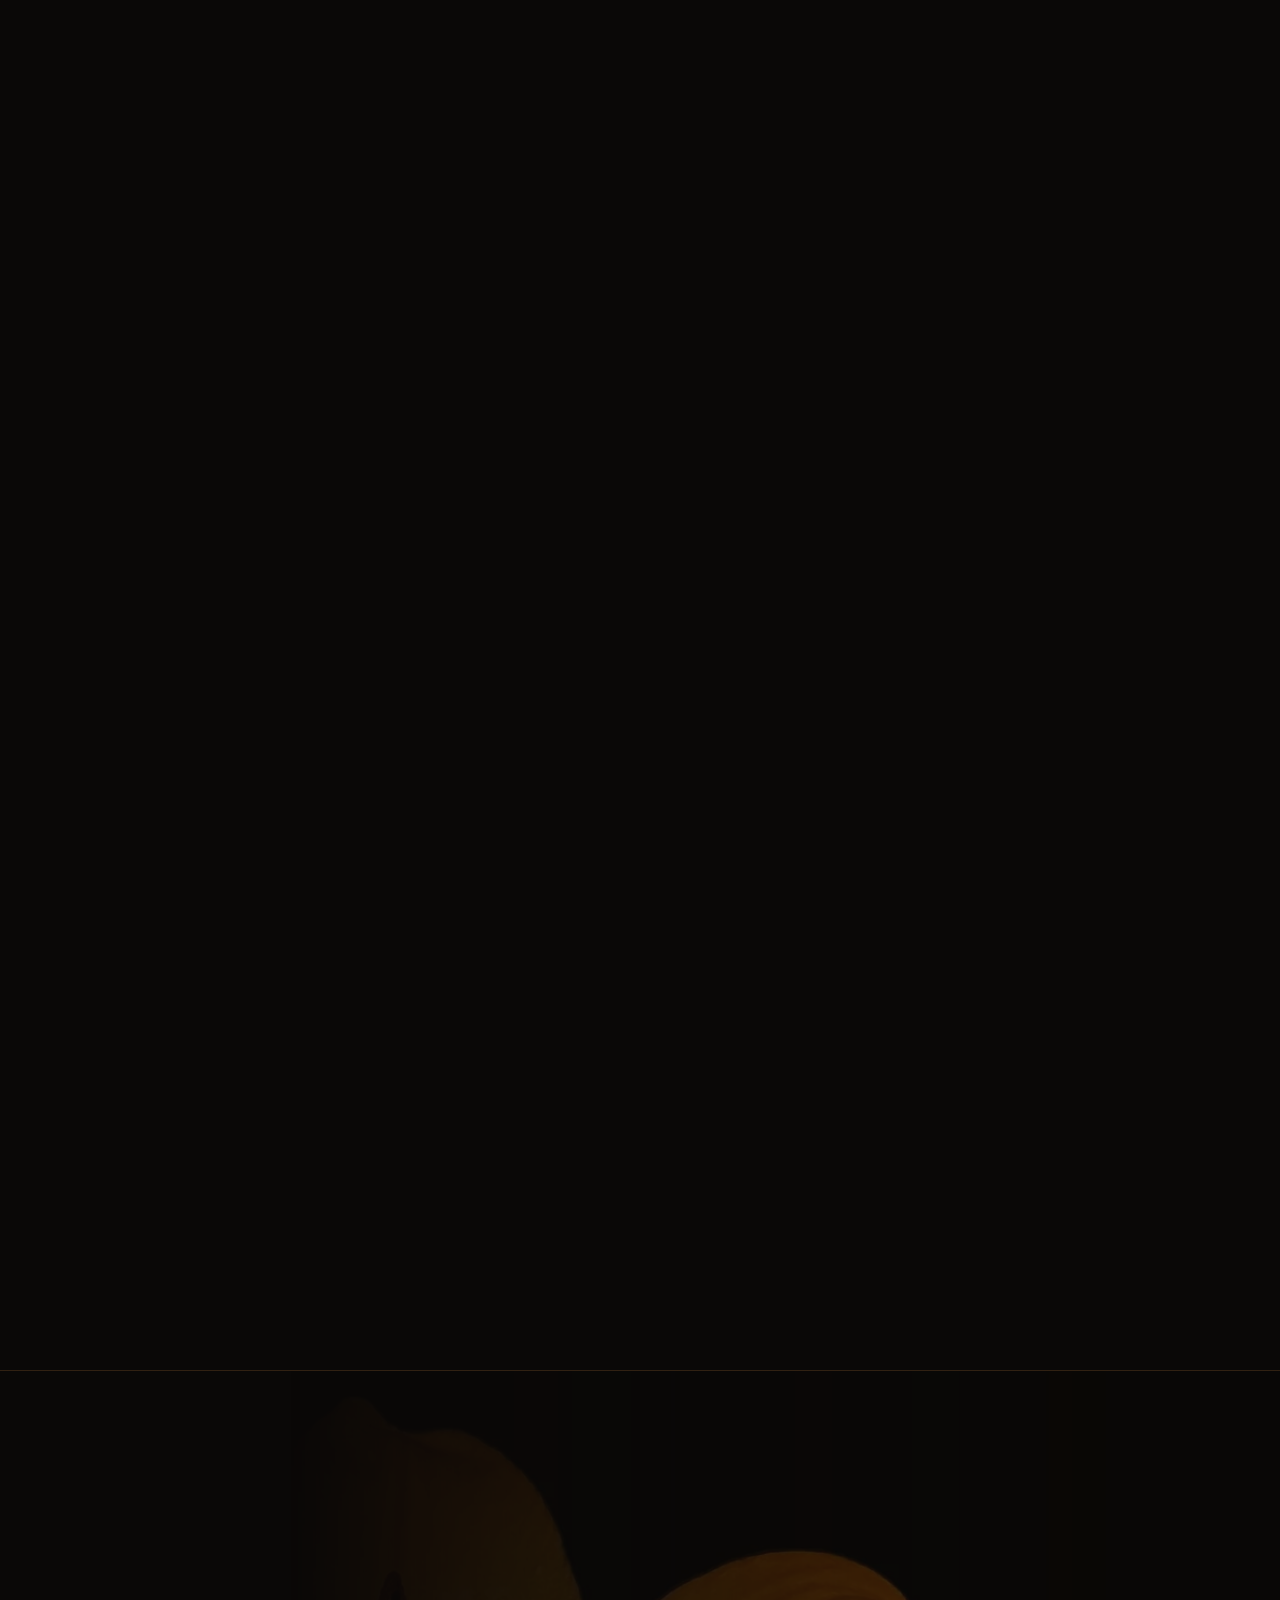
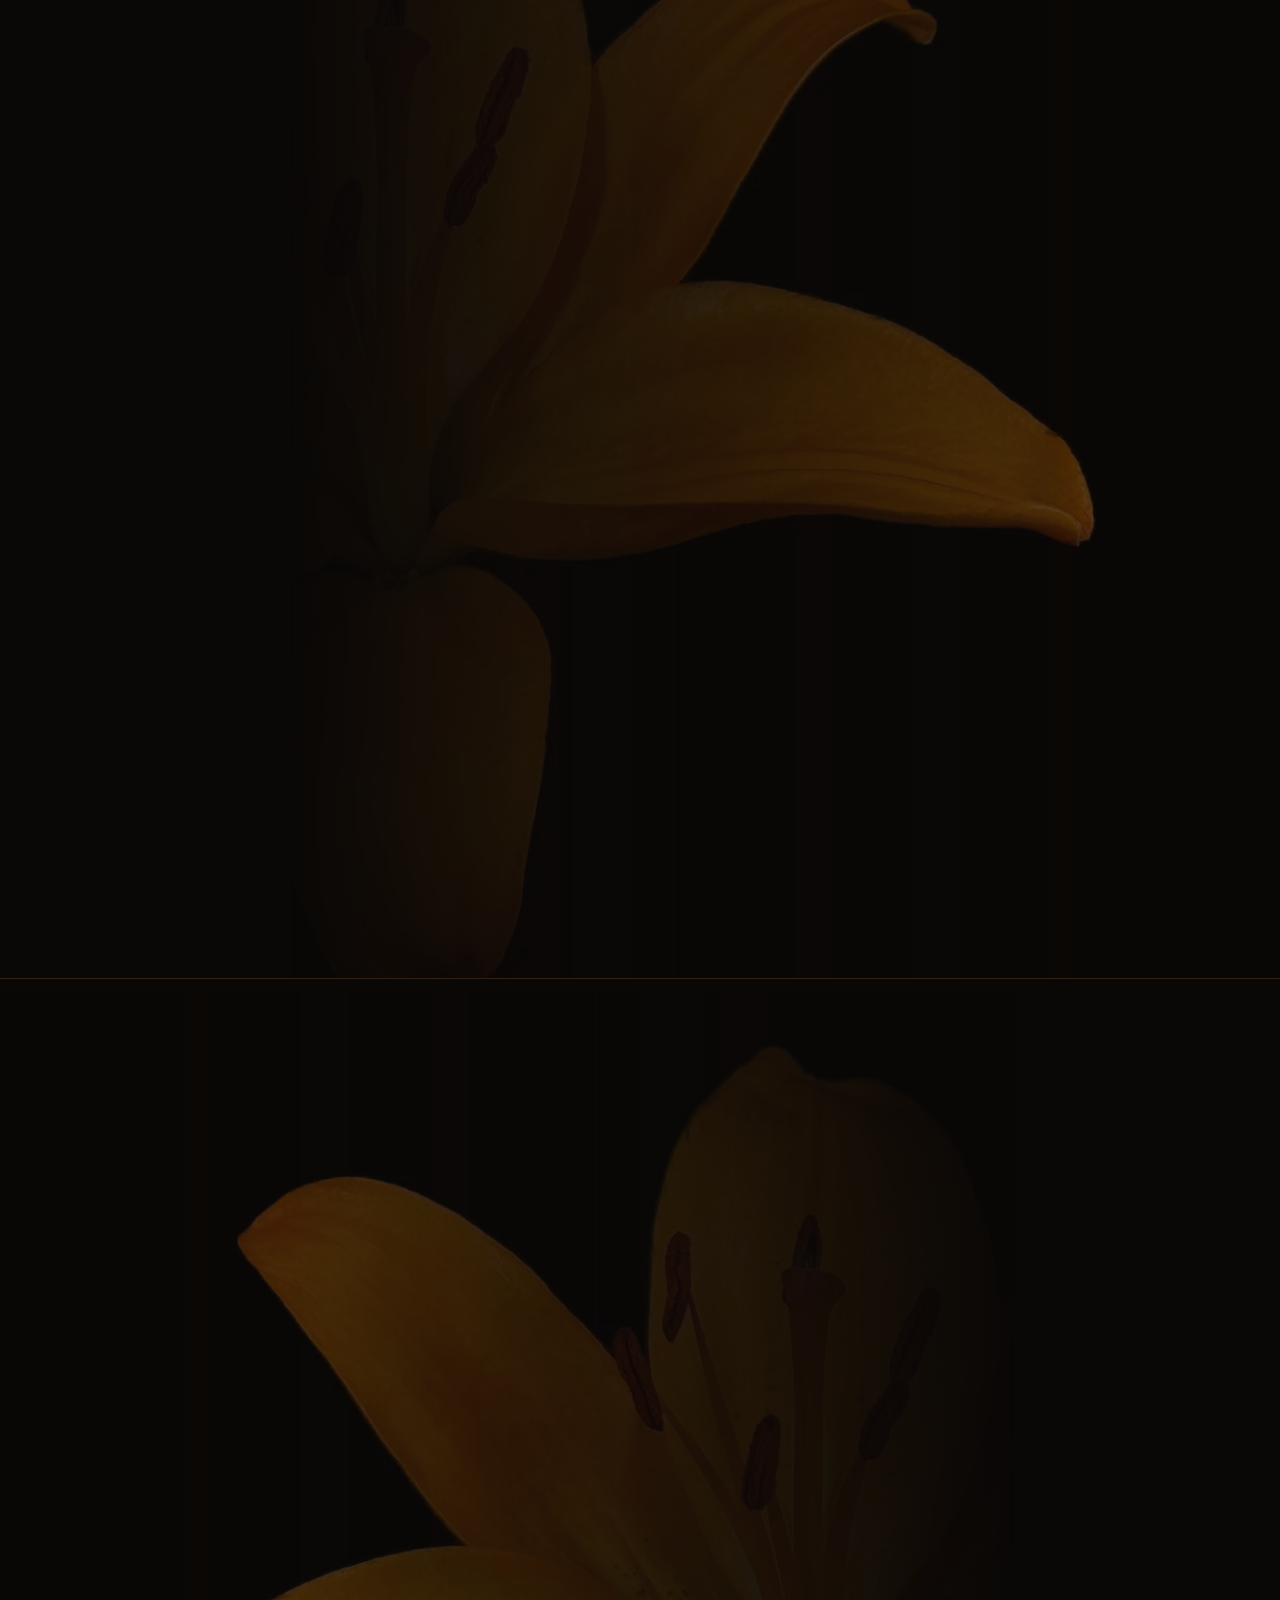
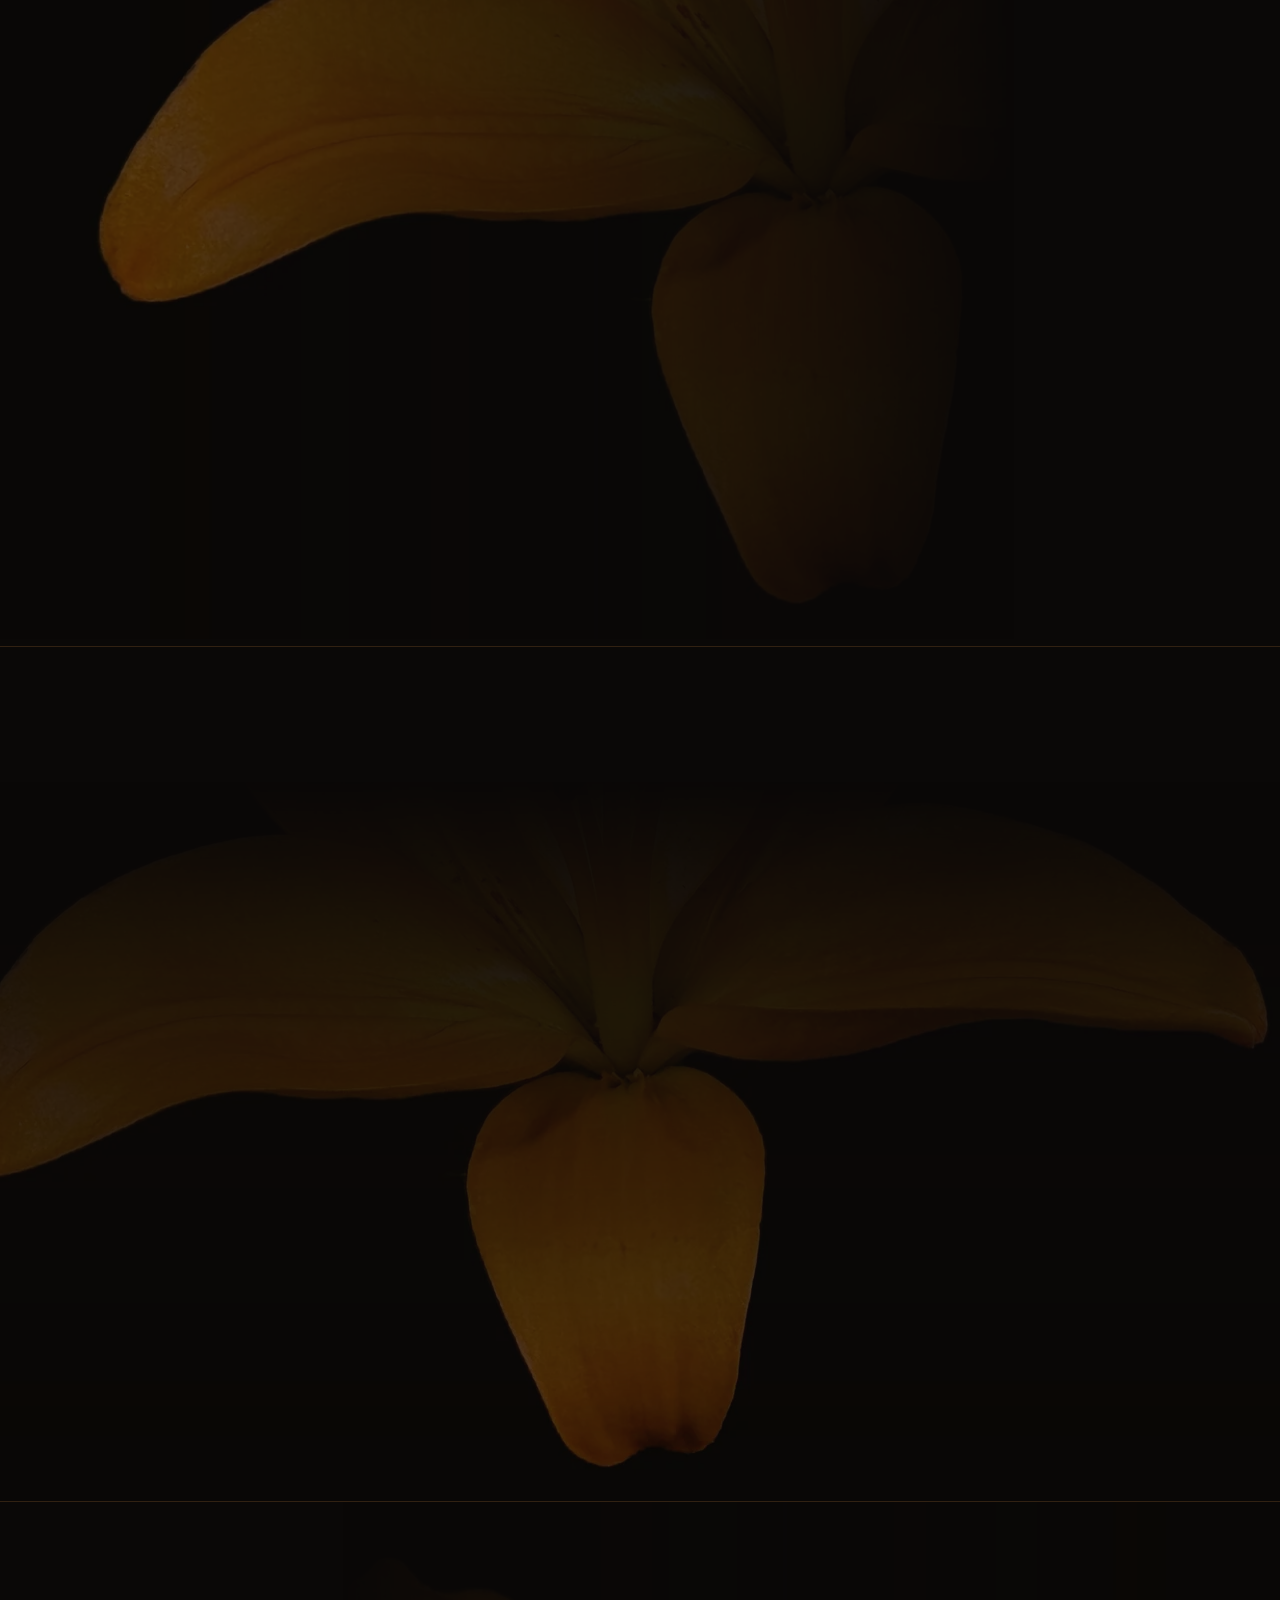
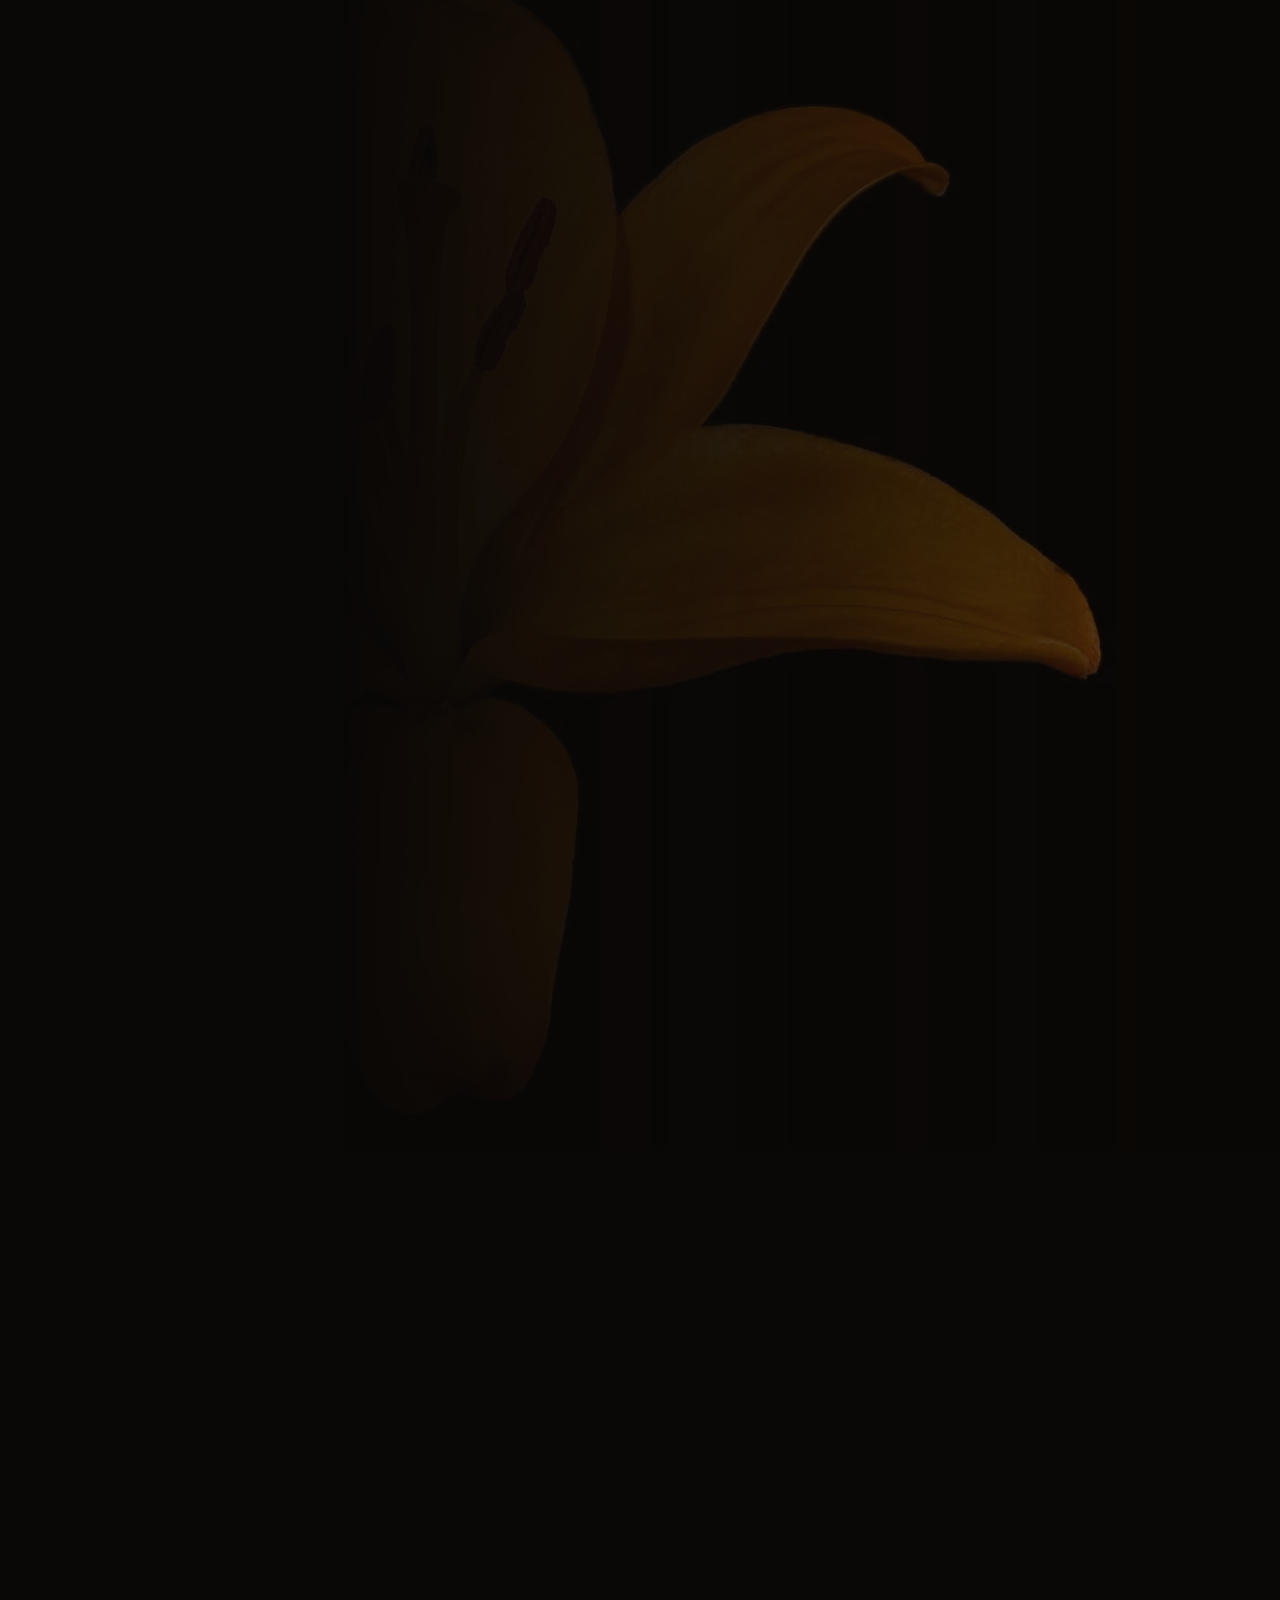
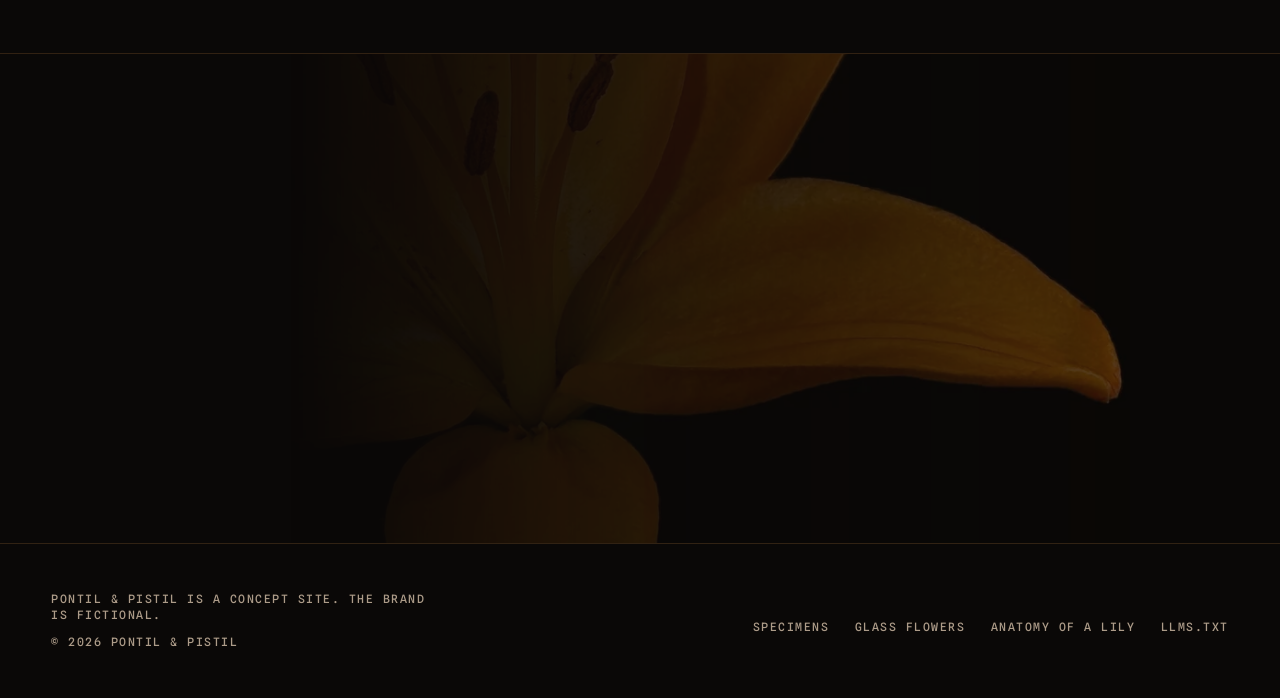
==== commit e4e6f1f2: "Use the addresses the host serves; add a real 404 page" ====
--- a/docs/index.html
+++ b/docs/index.html
@@ -114,17 +114,17 @@
 <header class="top">
   <a class="brand" href="./" aria-label="Pontil &amp; Pistil, home">Pontil <i>&amp;</i> Pistil</a>
   <nav class="nav" aria-label="Primary">
-    <a href="specimens.html">Specimens</a>
-    <a href="glass-flowers.html">Glass flowers</a>
-    <a href="anatomy-of-a-lily.html">Anatomy</a>
+    <a href="specimens">Specimens</a>
+    <a href="glass-flowers">Glass flowers</a>
+    <a href="anatomy-of-a-lily">Anatomy</a>
   </nav>
   <a class="enquire" href="mailto:studio@pontilandpistil.example?subject=Commission%20enquiry">Enquire</a>
   <details class="menu">
     <summary>Menu</summary>
     <nav aria-label="Primary, compact">
-      <a href="specimens.html">Specimens</a>
-      <a href="glass-flowers.html">Glass flowers</a>
-      <a href="anatomy-of-a-lily.html">Anatomy of a lily</a>
+      <a href="specimens">Specimens</a>
+      <a href="glass-flowers">Glass flowers</a>
+      <a href="anatomy-of-a-lily">Anatomy of a lily</a>
     </nav>
   </details>
 </header>
@@ -183,7 +183,7 @@
           <p class="eyebrow">Specimen 0417, named</p>
           <h2 id="h-anatomy">Six parts of one flower, named</h2>
         </div>
-        <p>The numbers match the callouts above. A lily is a good first specimen because it is exact about its own structure: the counts never change from bloom to bloom, only the proportions do. The <a href="anatomy-of-a-lily.html">full anatomy page</a> goes further.</p>
+        <p>The numbers match the callouts above. A lily is a good first specimen because it is exact about its own structure: the counts never change from bloom to bloom, only the proportions do. The <a href="anatomy-of-a-lily">full anatomy page</a> goes further.</p>
       </div>
       <ol class="legend" data-reveal>
         <li><span class="n mono">01</span><h3>Tepal</h3><p>A lily has no separate petals and sepals. It has <b>six tepals</b>, three outer and three inner, that look almost alike. In glass each is pulled from a single gather and curved by hand.</p></li>
@@ -246,7 +246,7 @@
           </tbody>
         </table>
       </div>
-      <p class="after-table" data-reveal><a href="specimens.html">All eight specimens, with the reason each was chosen</a></p>
+      <p class="after-table" data-reveal><a href="specimens">All eight specimens, with the reason each was chosen</a></p>
     </div>
   </section>
 
@@ -265,7 +265,7 @@
           <h3>What are glass flowers?</h3>
           <div>
             <p><b>Glass flowers are life-size botanical models flame-worked from glass, wire and enamel so that every part of a plant can be studied after the real one has wilted. The best known are the 847 life-size models and about 3,000 detail models that Leopold and Rudolf Blaschka made for Harvard between 1887 and 1936.</b></p>
-            <p class="more">Sources disagree on totals by a few hundred, depending on whether the detail models are counted. <a href="glass-flowers.html">The history page</a> sets out which figures come from where.</p>
+            <p class="more">Sources disagree on totals by a few hundred, depending on whether the detail models are counted. <a href="glass-flowers">The history page</a> sets out which figures come from where.</p>
           </div>
         </article>
         <article data-reveal>
@@ -322,9 +322,9 @@
       <p class="mono tight">&copy; 2026 Pontil &amp; Pistil</p>
     </div>
     <nav class="mono" aria-label="Footer">
-      <a href="specimens.html">Specimens</a>
-      <a href="glass-flowers.html">Glass flowers</a>
-      <a href="anatomy-of-a-lily.html">Anatomy of a lily</a>
+      <a href="specimens">Specimens</a>
+      <a href="glass-flowers">Glass flowers</a>
+      <a href="anatomy-of-a-lily">Anatomy of a lily</a>
       <a href="llms.txt">llms.txt</a>
     </nav>
   </div>
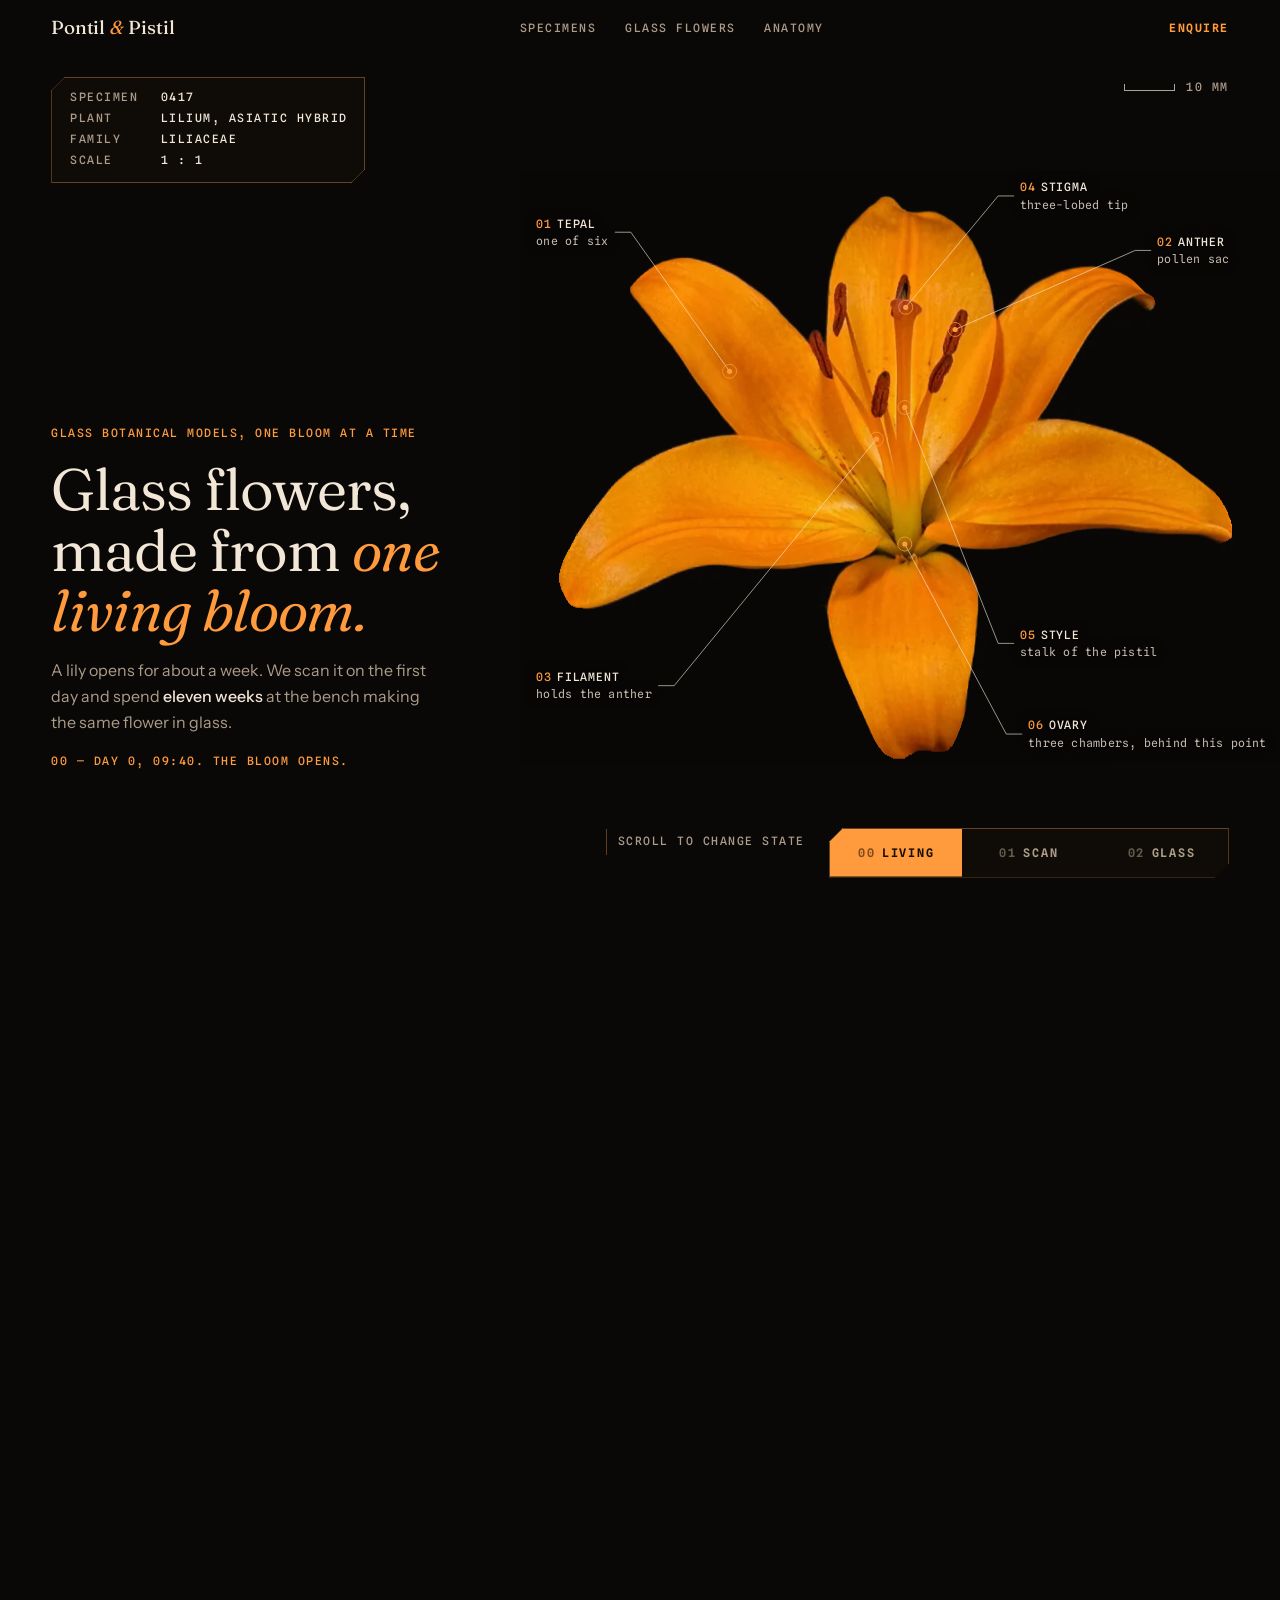
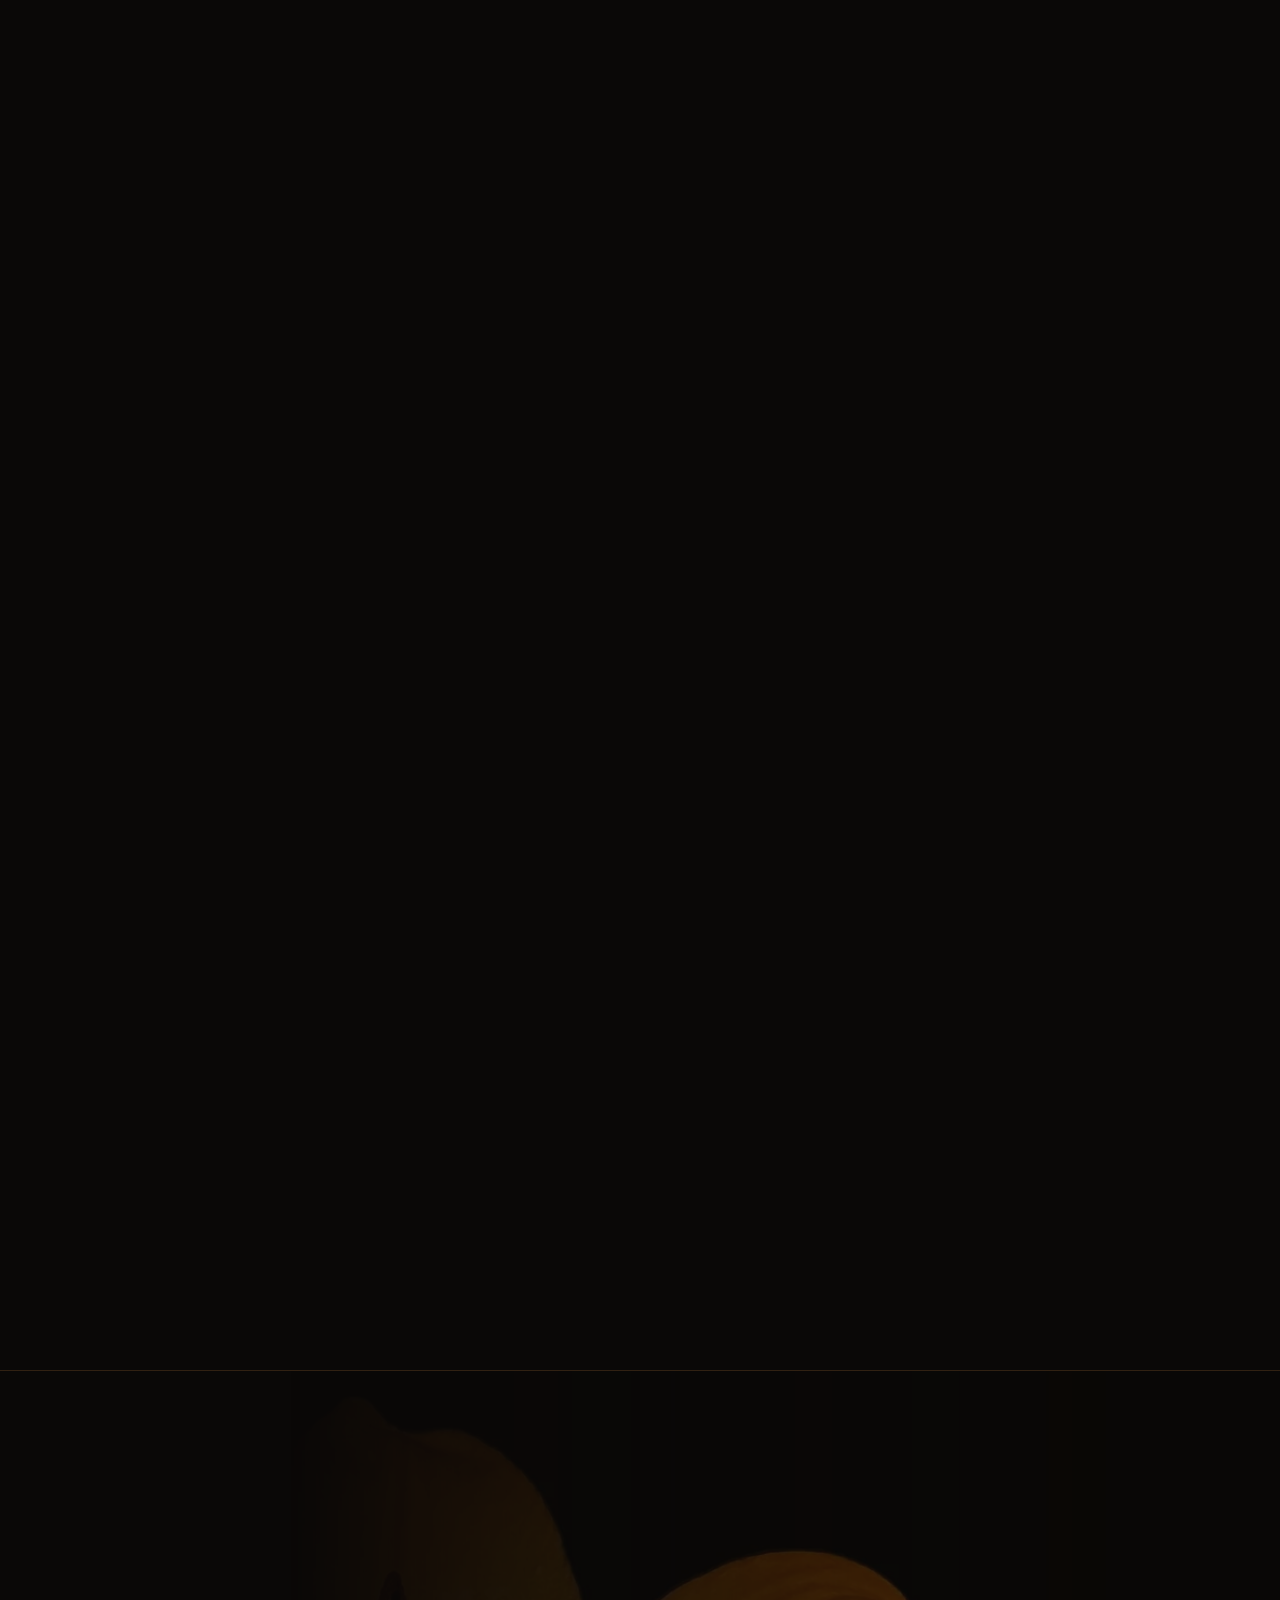
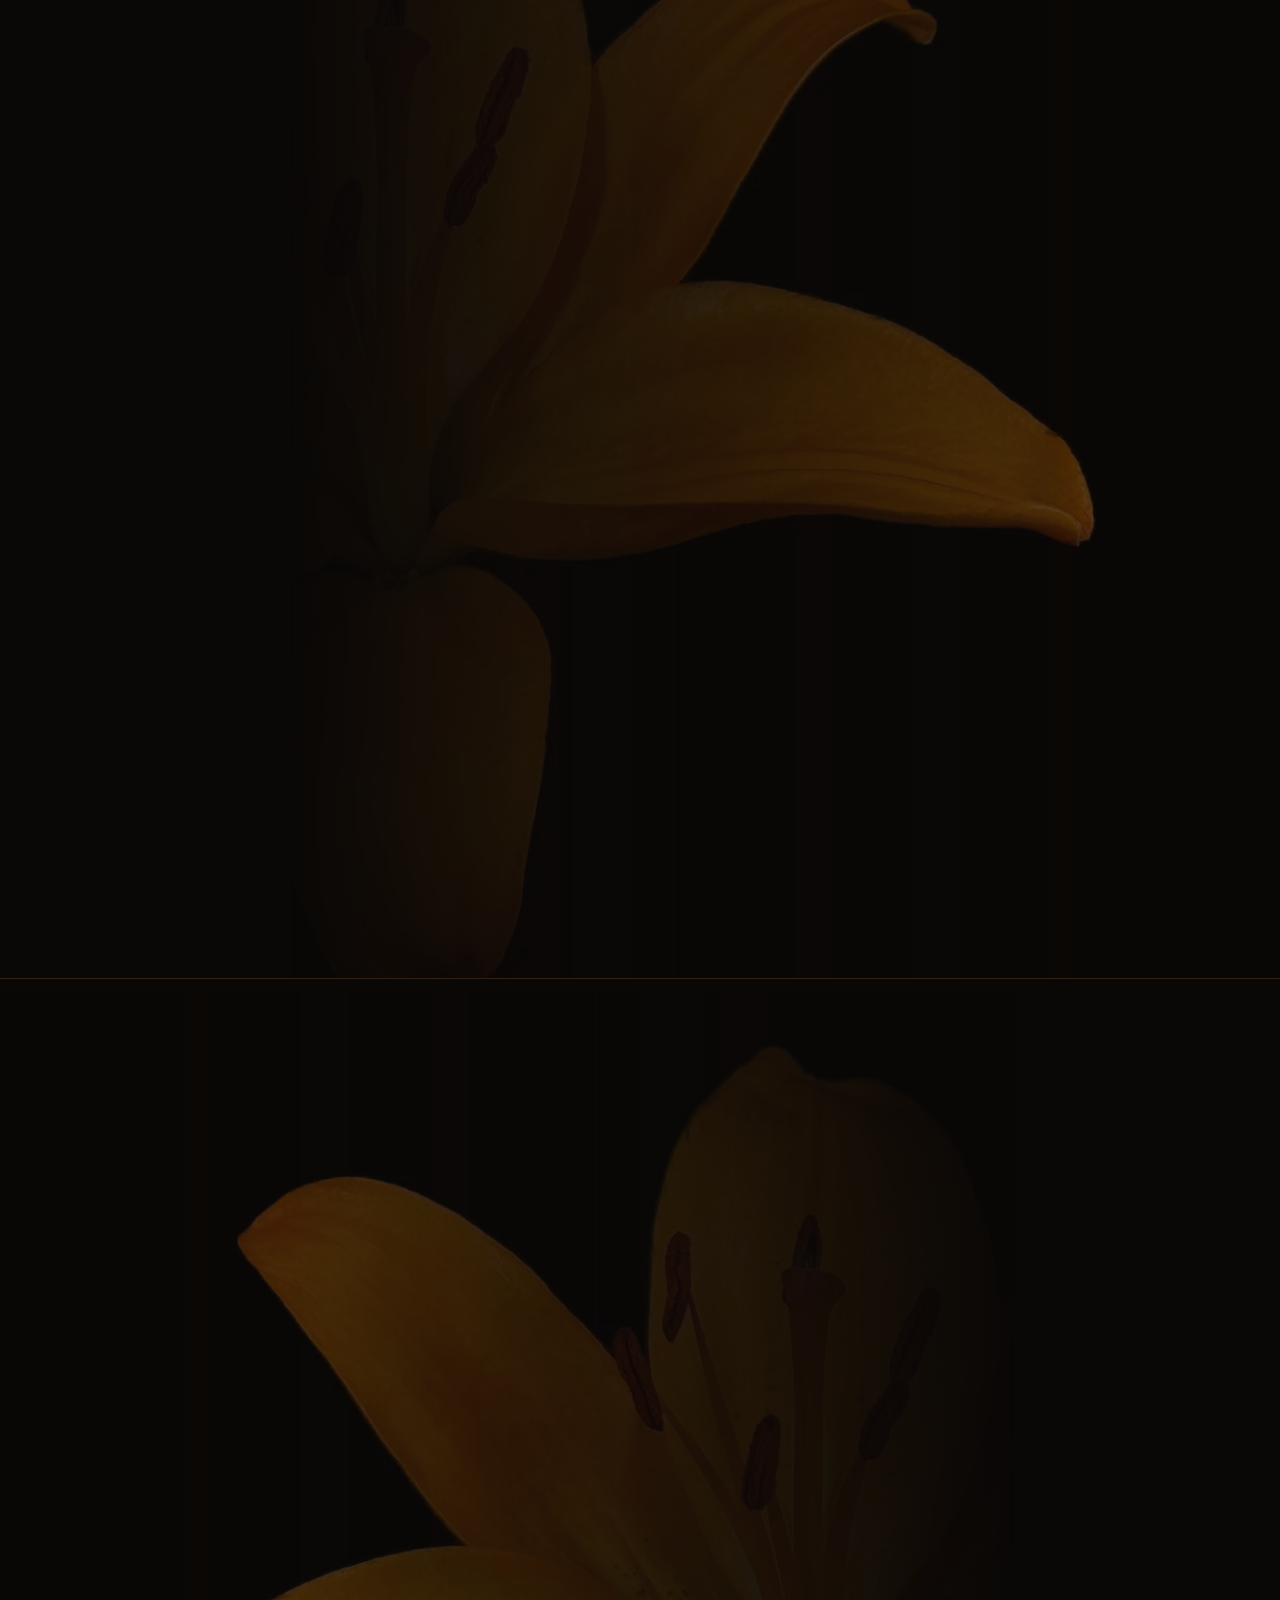
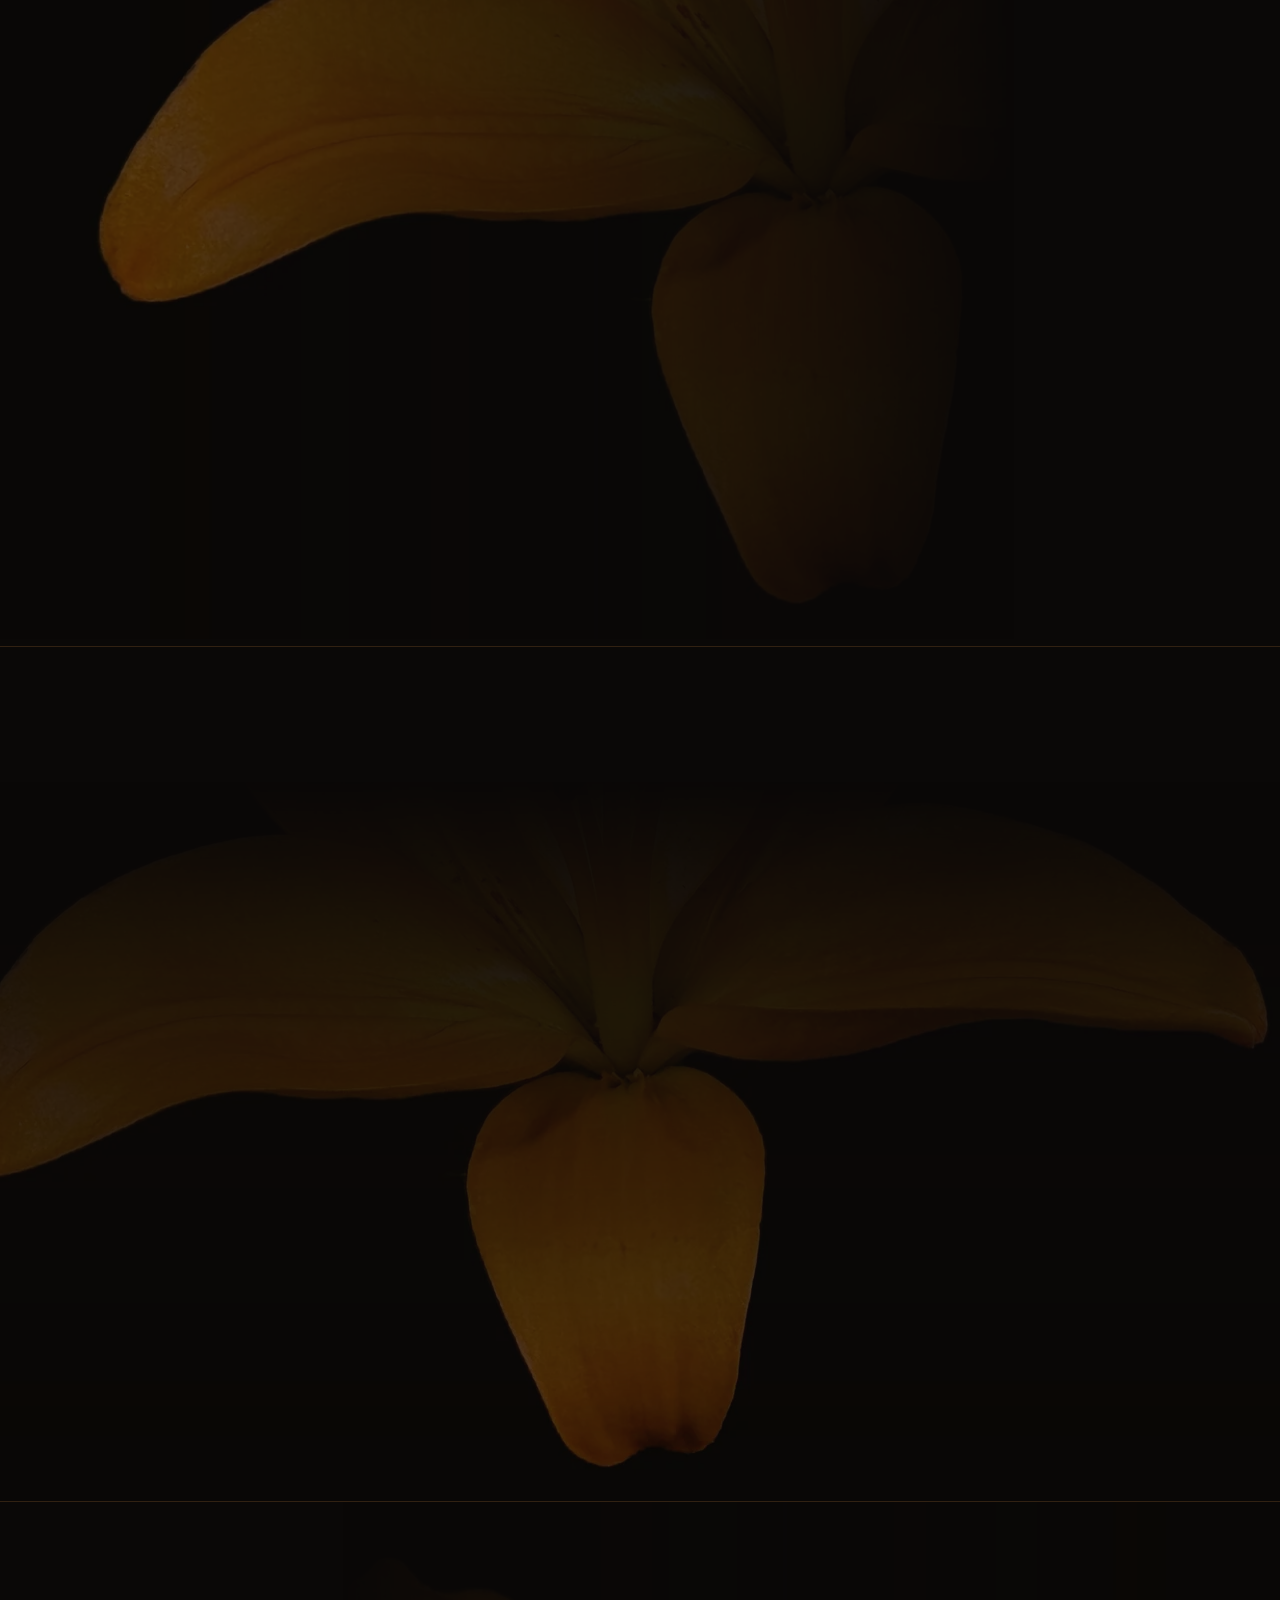
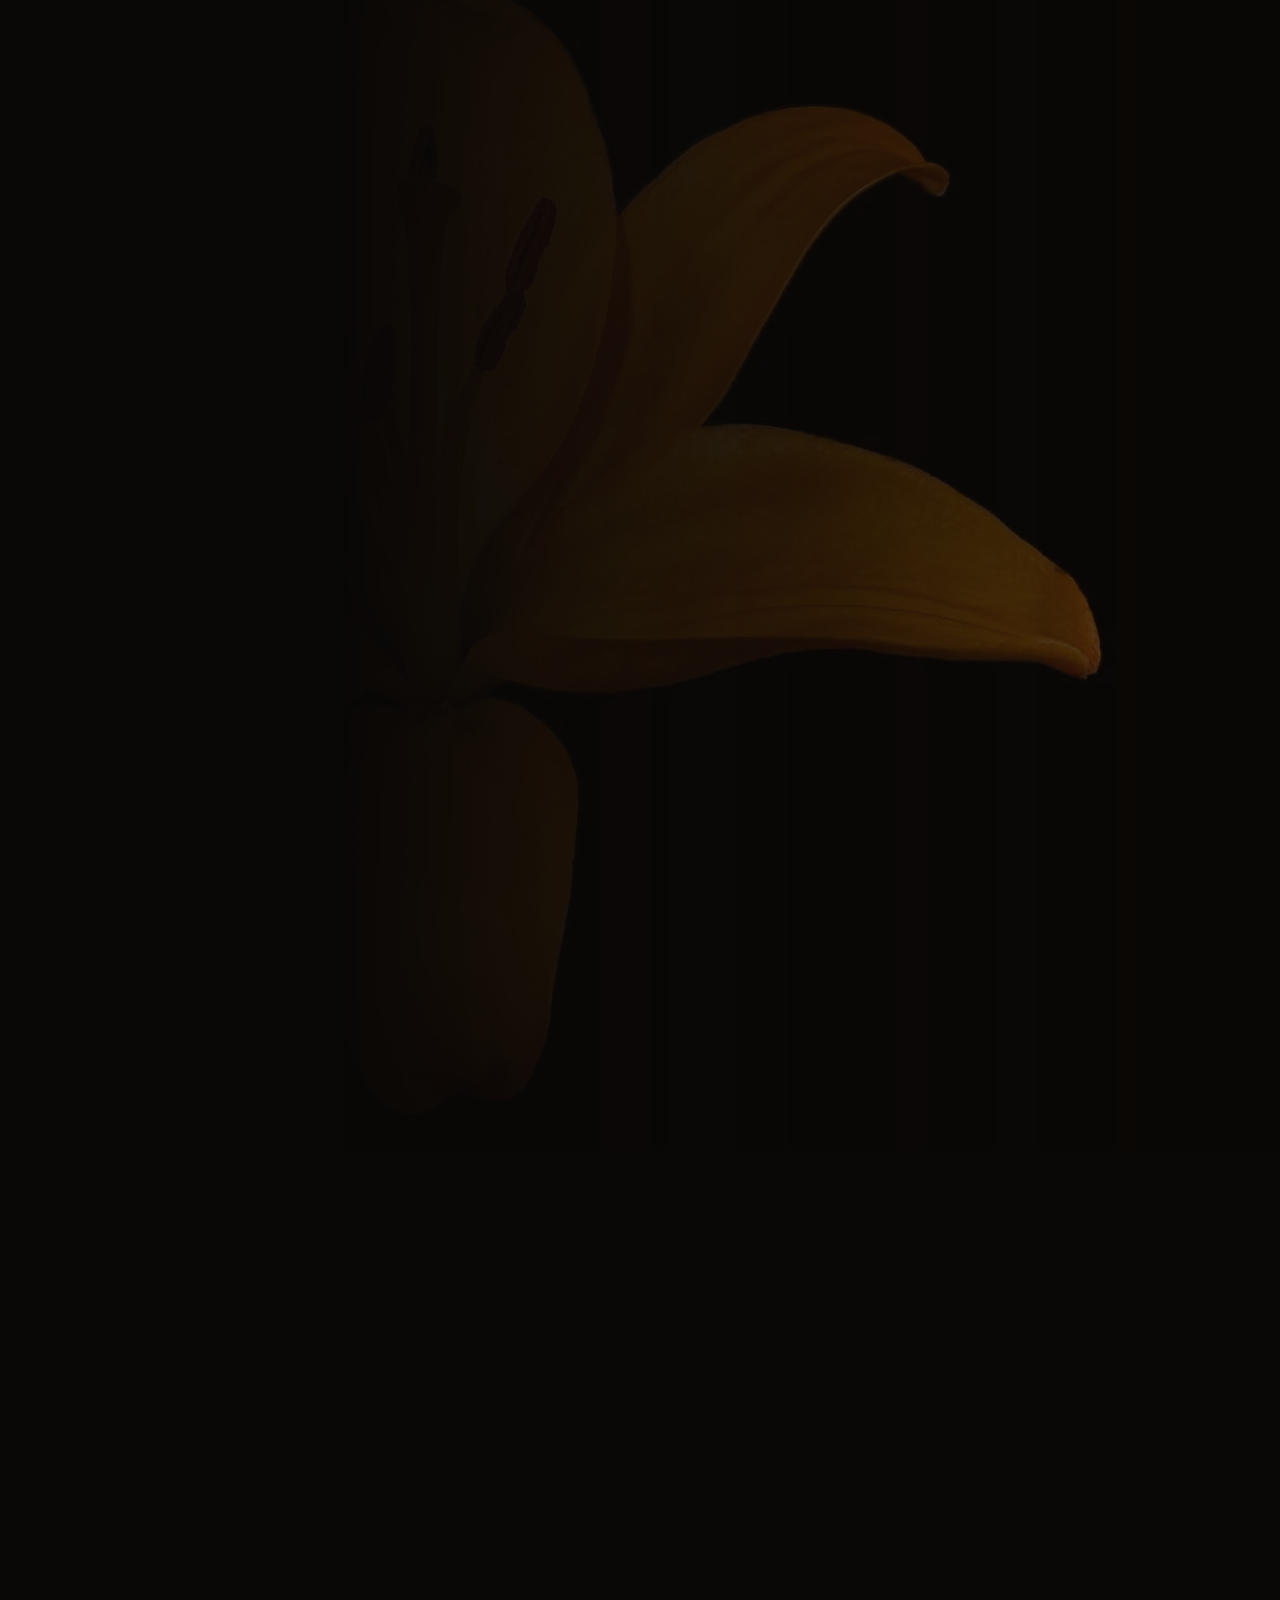
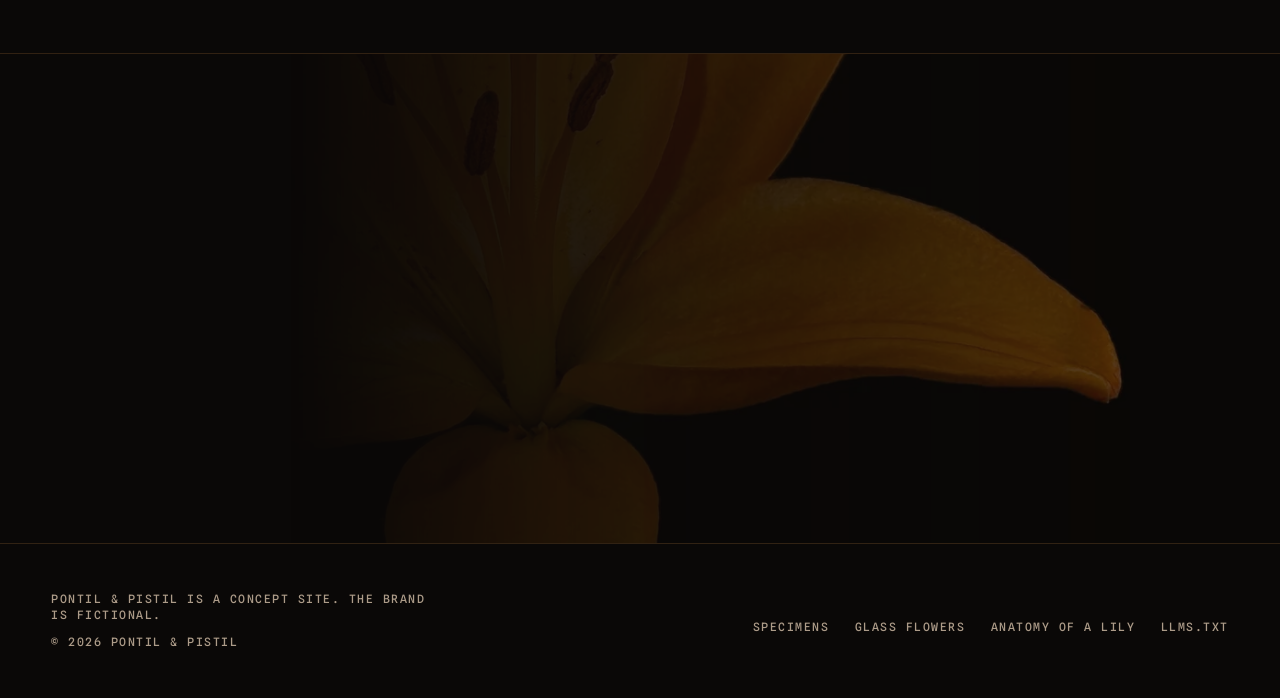
==== commit cfa67fc5: "Search Console: verification tag for the pages.dev property" ====
--- a/docs/index.html
+++ b/docs/index.html
@@ -9,7 +9,7 @@
 <meta name="description" content="Pontil &amp; Pistil makes scientifically exact glass flowers, each cast from a scan of one living bloom. See one lily as the flower, the scan and the glass.">
 <link rel="canonical" href="https://pontil-pistil.pages.dev/">
 <meta name="robots" content="index, follow, max-image-preview:large">
-<meta name="google-site-verification" content="9JlwGTD-2TguecZjIYsVTofFmZsxenMiHAPcy1tswW4">
+<meta name="google-site-verification" content="3eEUicYrn6jQ879omto5AQuPLi1-5-p7dmGEGn7CC4Y">
 <meta property="og:type" content="website">
 <meta property="og:site_name" content="Pontil &amp; Pistil">
 <meta property="og:title" content="Glass botanical models from living flowers">
--- a/docs/css/style.css
+++ b/docs/css/style.css
@@ -177,7 +177,7 @@
 .tilt-btn { position: absolute; z-index: 5; right: var(--gut); bottom: calc(max(1rem, env(safe-area-inset-bottom)) + 54px); display: none; font: 600 .68rem var(--mono); letter-spacing: .13em; text-transform: uppercase; color: var(--ink); background: transparent; border: 1px solid var(--line); padding: .85rem 1rem; min-height: 44px; cursor: pointer; }
 .tilt-btn[data-show] { display: block; }
 
-.cue { display: none; position: absolute; left: var(--gut); bottom: calc(max(1rem, env(safe-area-inset-bottom)) + 62px); color: var(--mute); display: flex; align-items: center; gap: .7rem; }
+.cue { position: absolute; left: var(--gut); bottom: calc(max(1rem, env(safe-area-inset-bottom)) + 62px); color: var(--mute); display: flex; align-items: center; gap: .7rem; }
 .cue::before { content: ''; width: 1px; height: 1.6rem; background: var(--line); }
 
 /* short portrait phones (iPhone SE class): tighter stack so the copy clears the switch */
